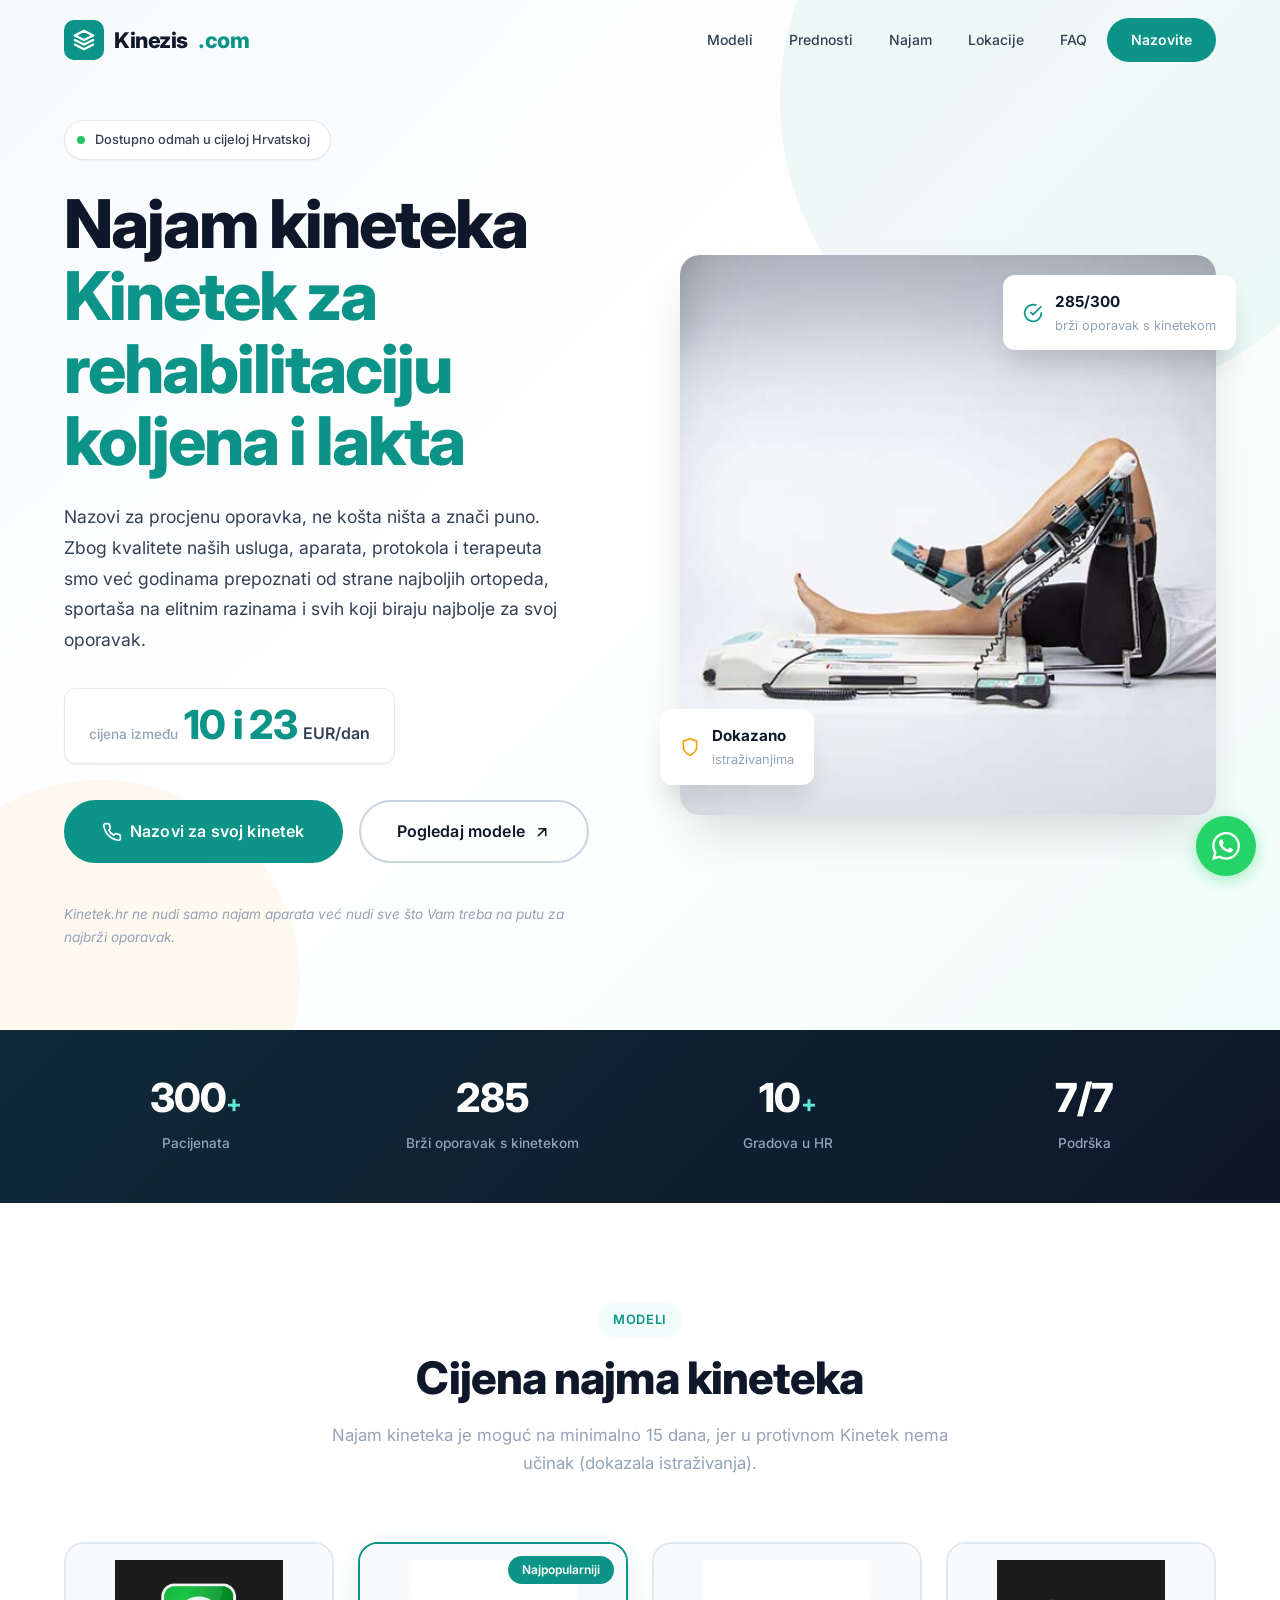
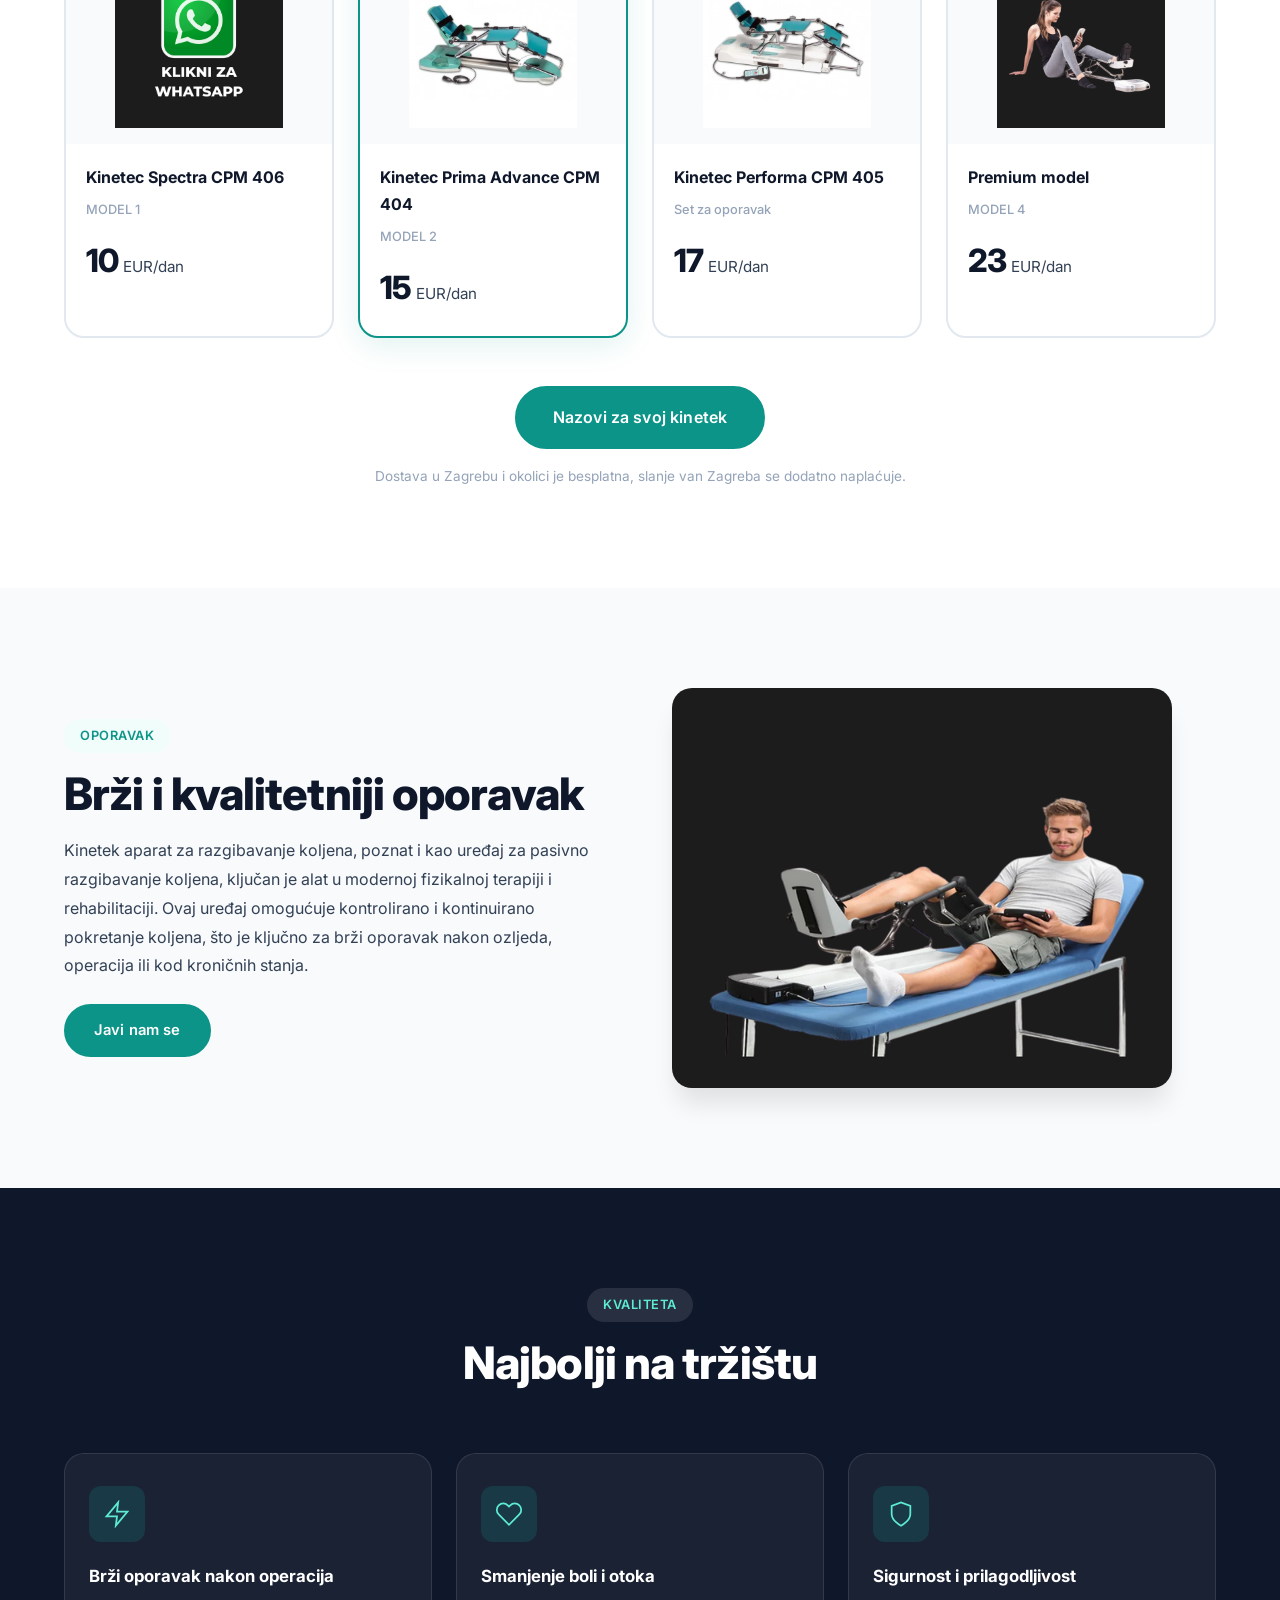
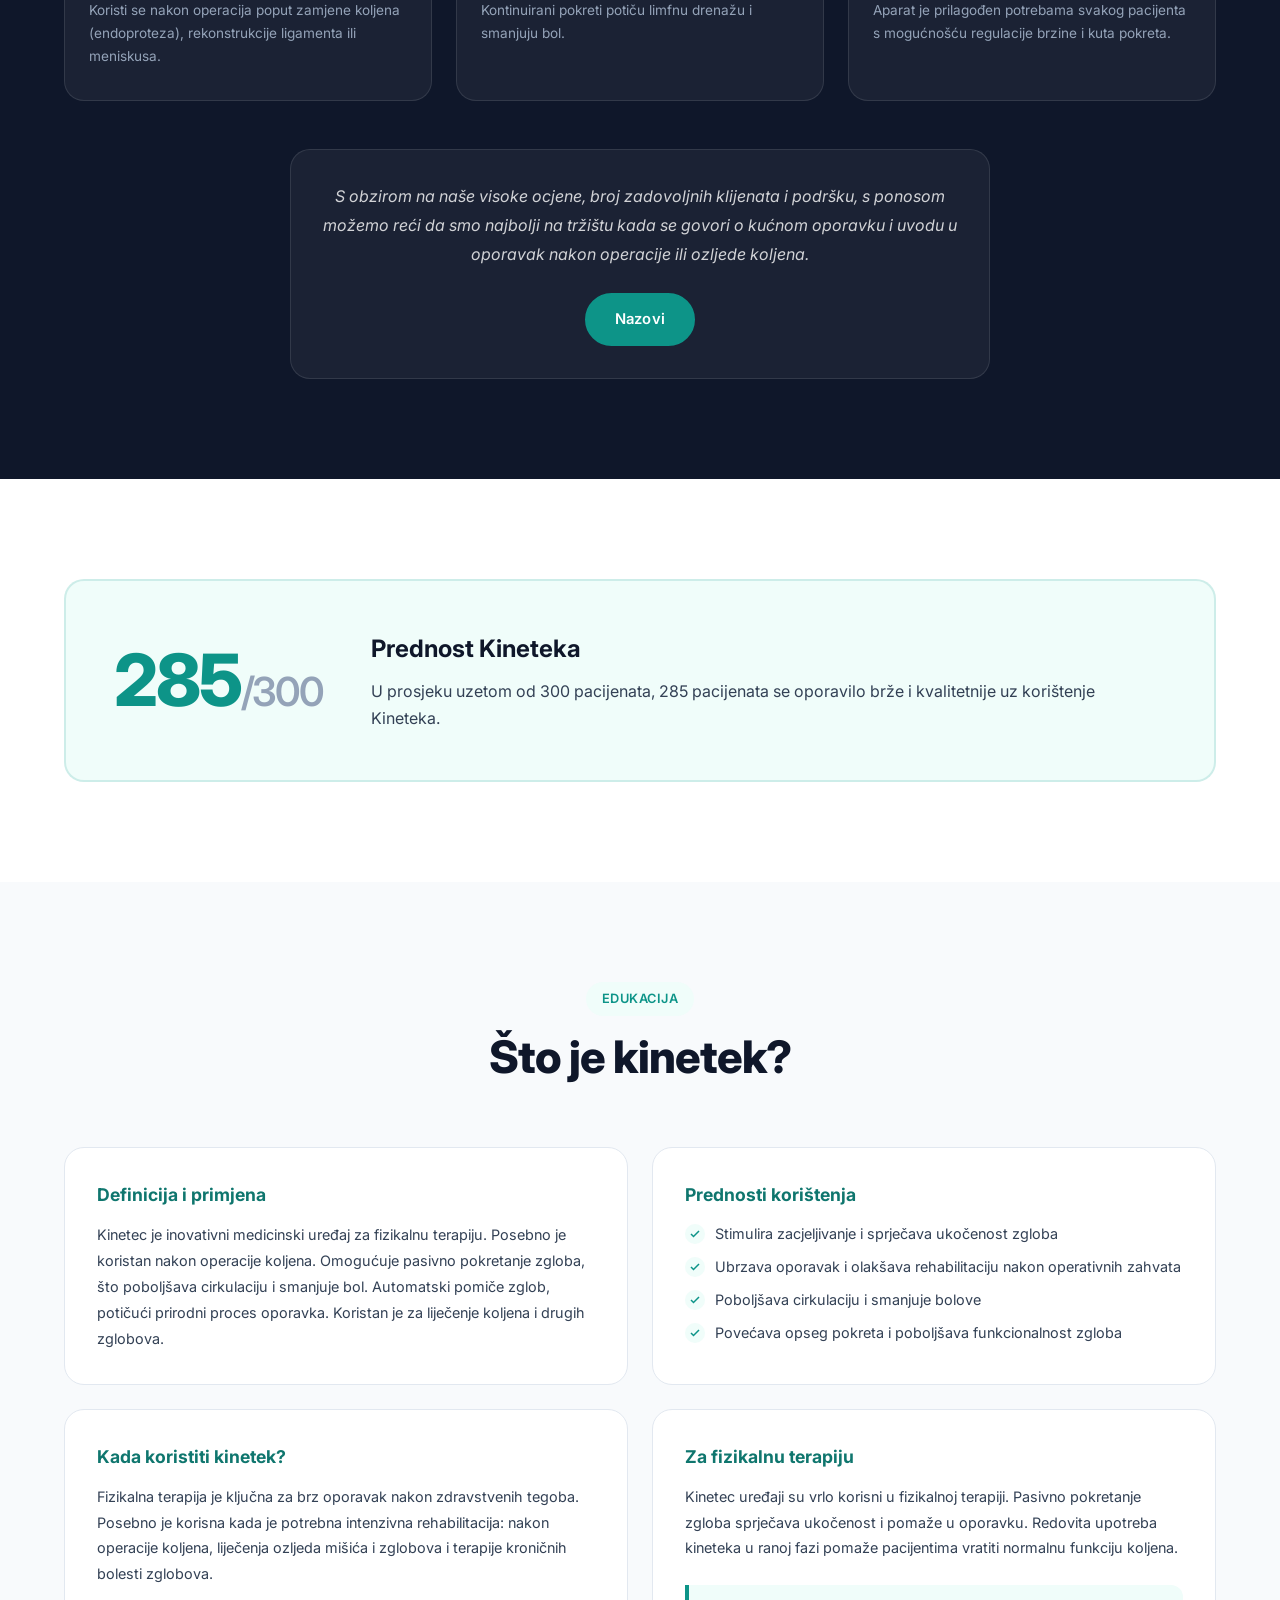
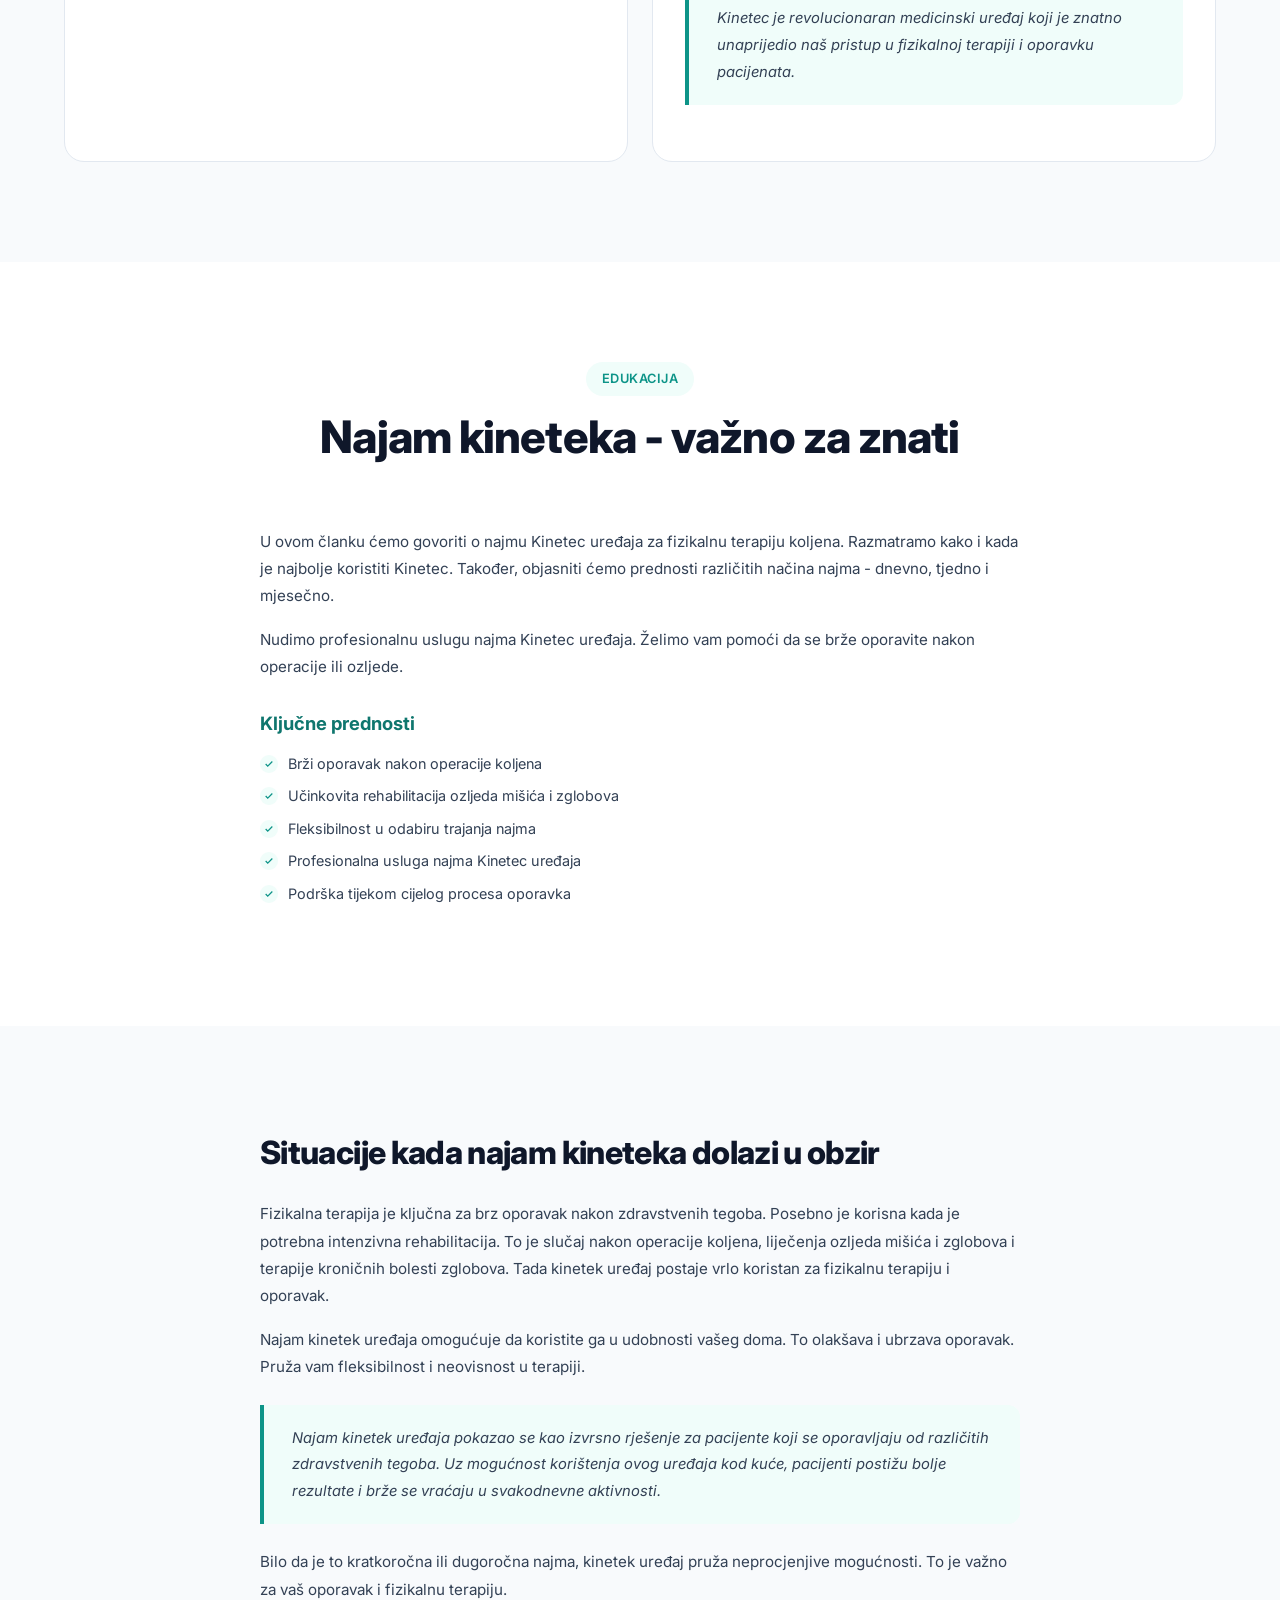
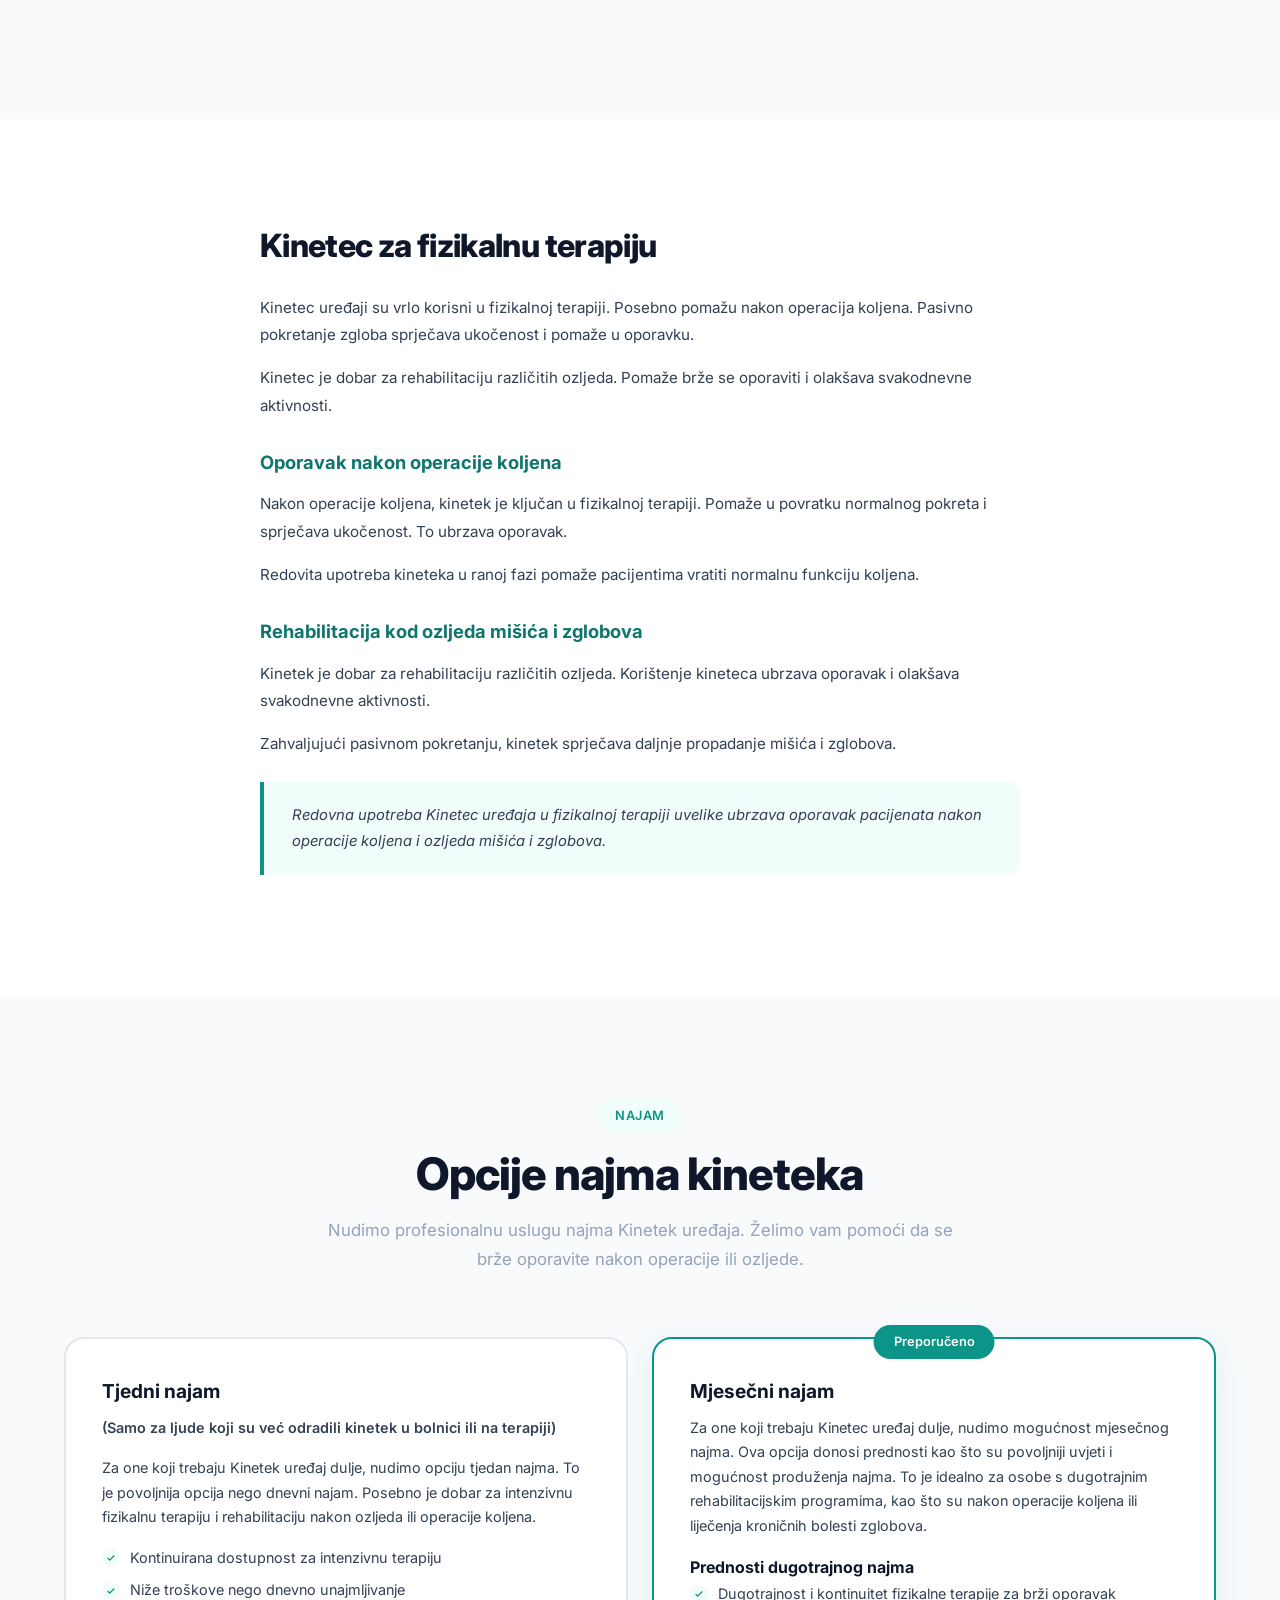
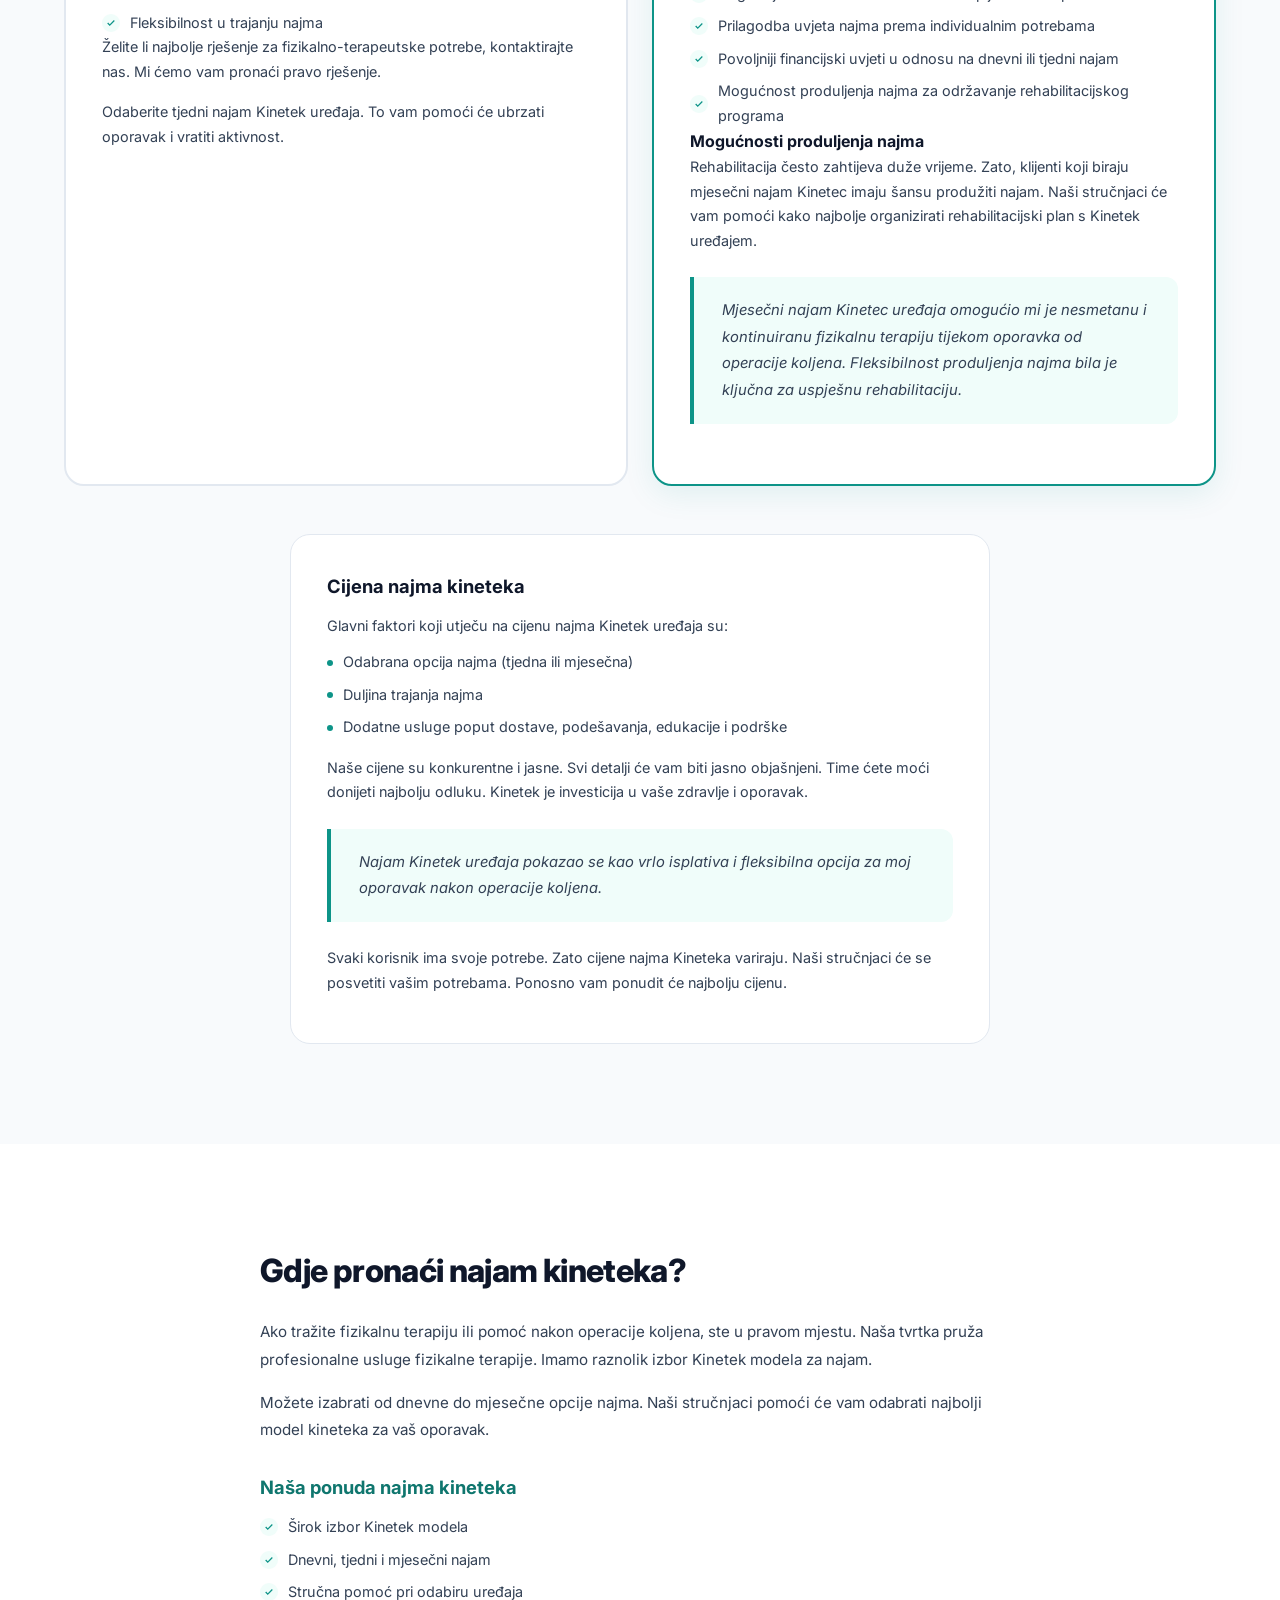
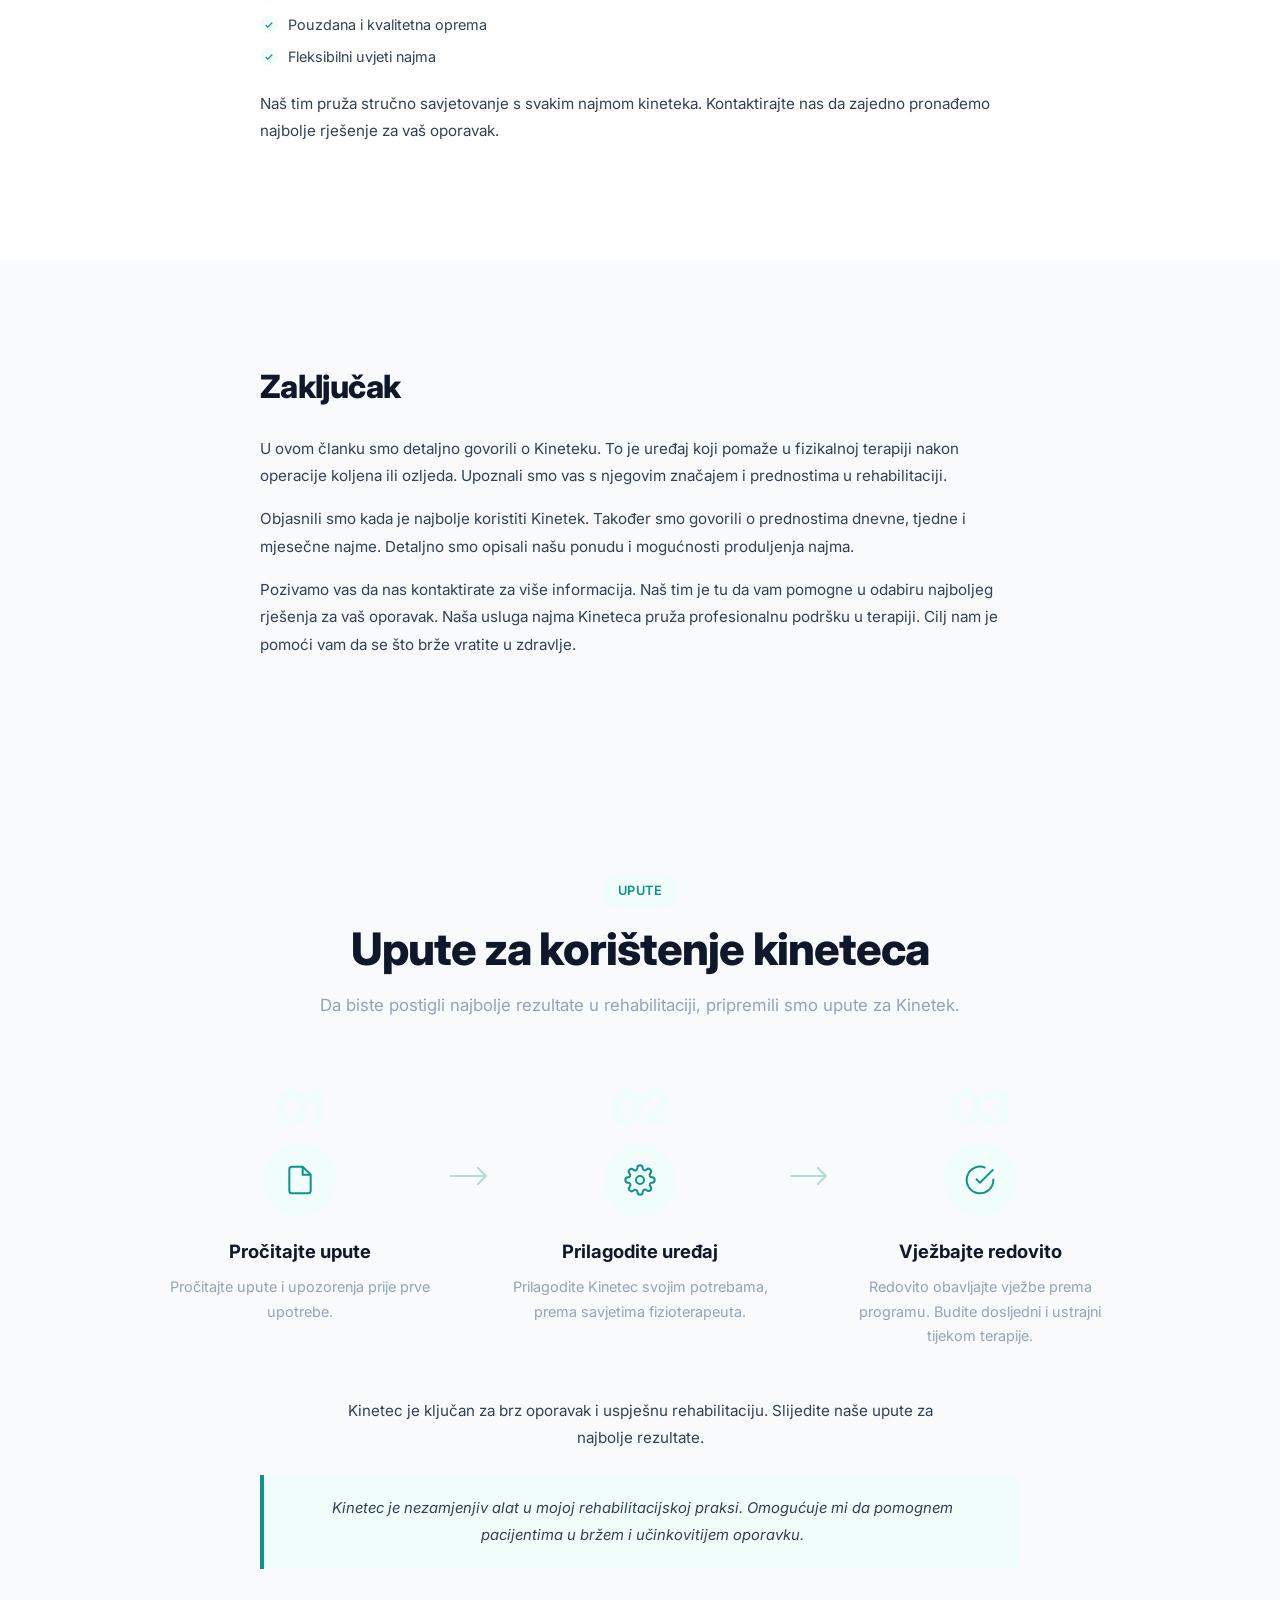
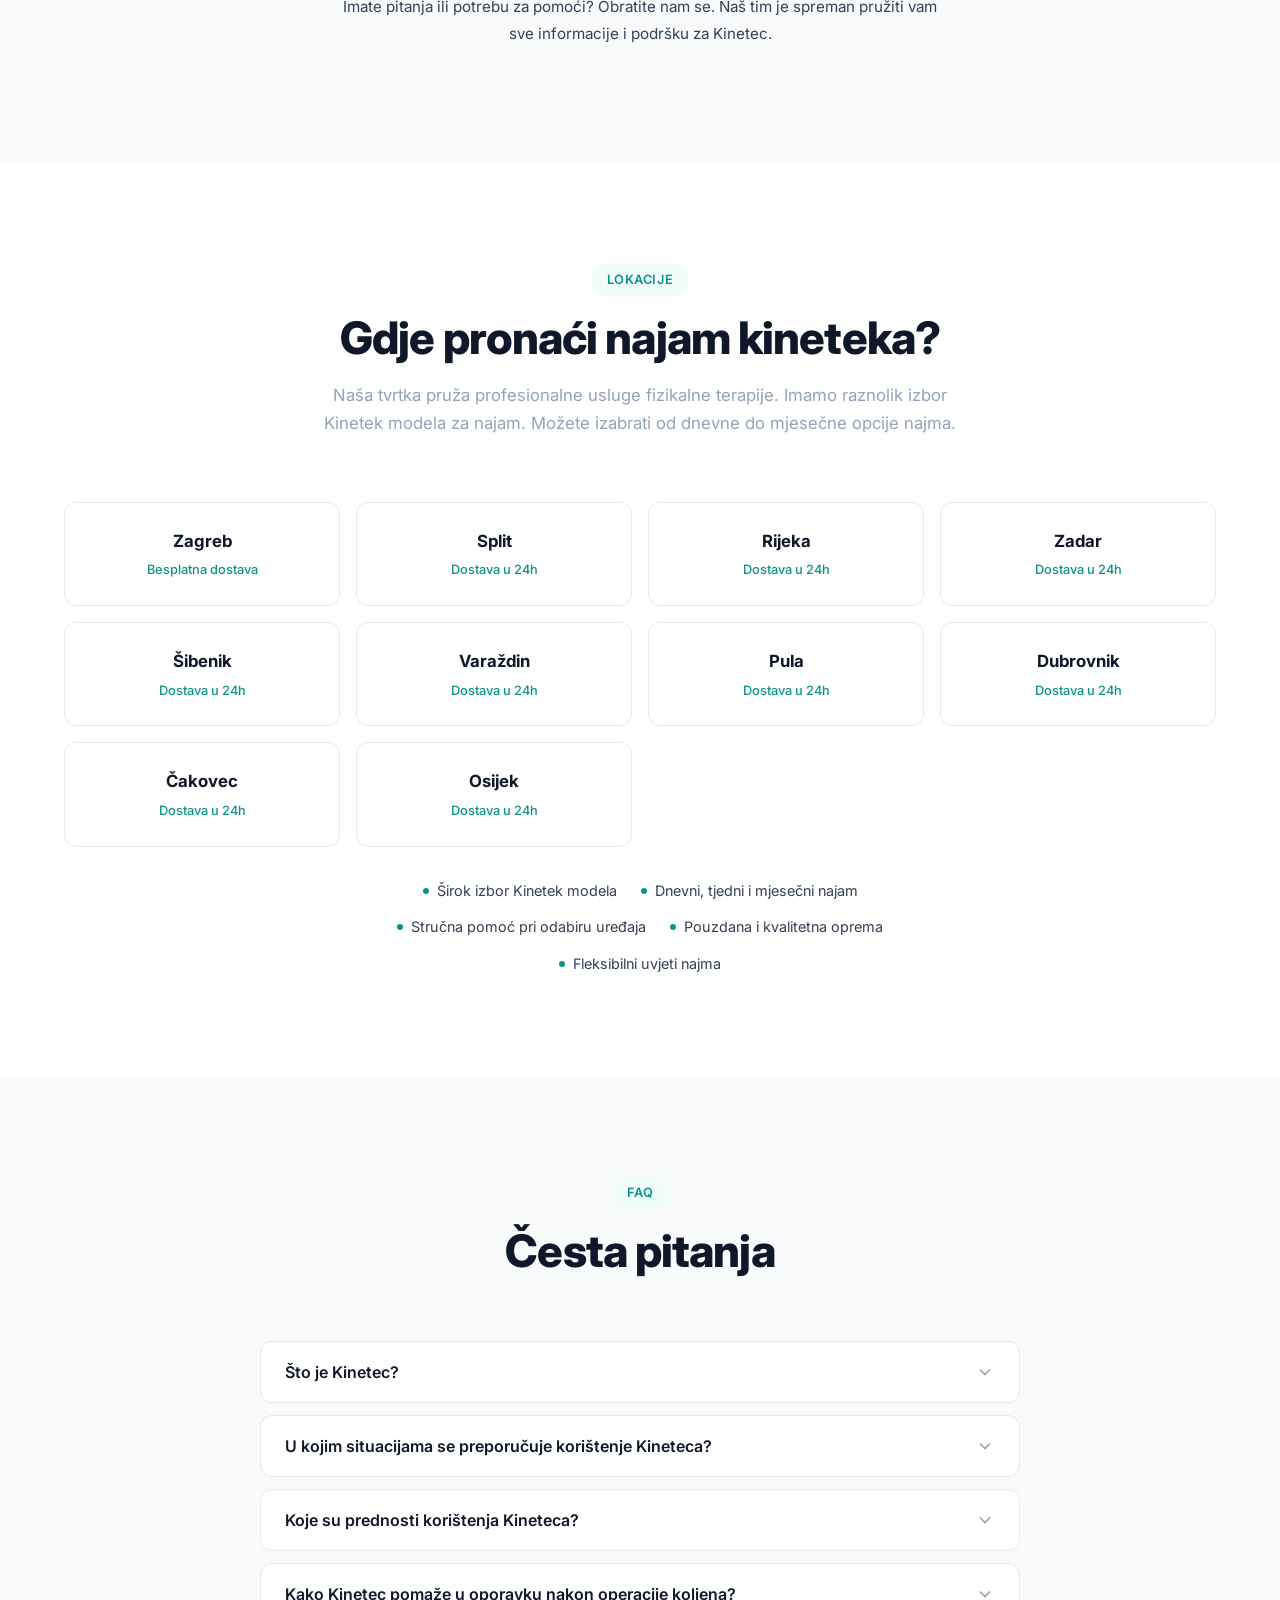
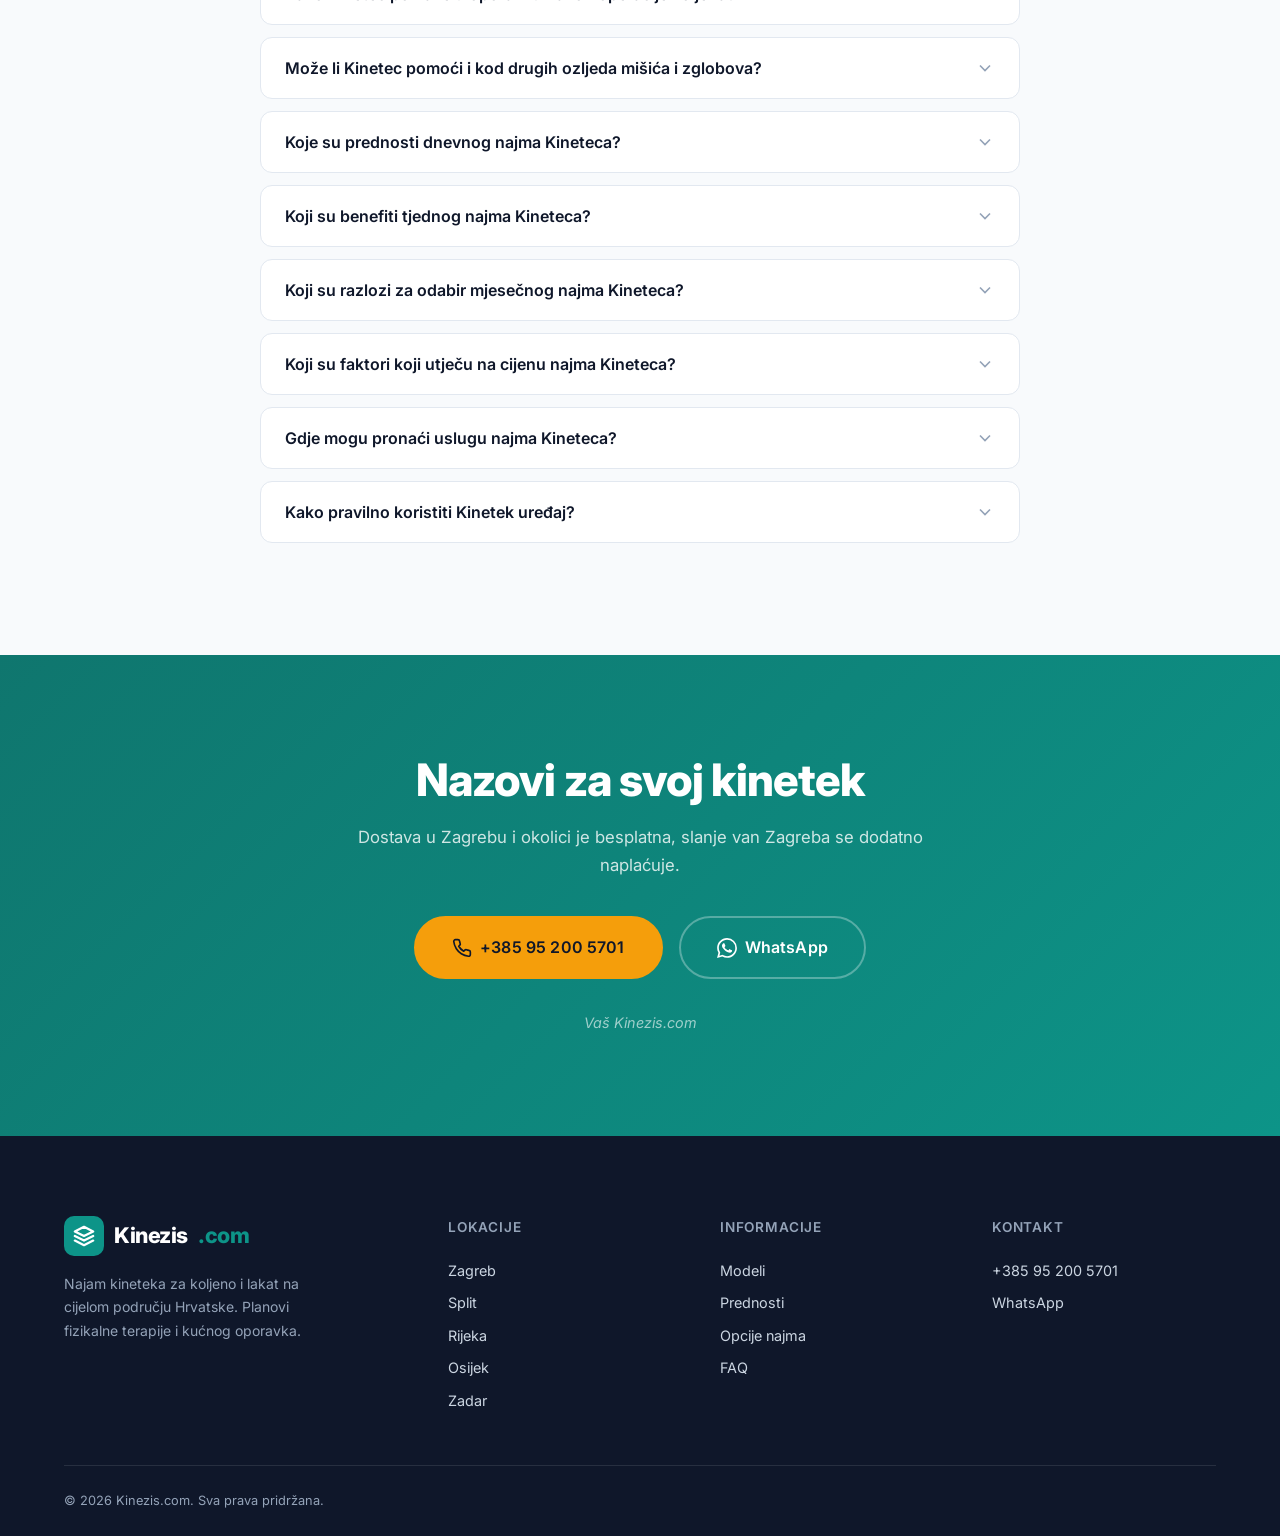
==== index.html @ 09c08151 "Kinezis.com - moderna kopija kinetek.hr: homepage, 10 gradskih stranica, FAQ, Schema markup" ====
<!DOCTYPE html>
<html lang="hr">
<head>
    <meta charset="UTF-8">
    <meta name="viewport" content="width=device-width, initial-scale=1.0">
    <title>Kinezis.com | Najam kineteka za koljeno i lakat po cijeloj Hrvatskoj</title>
    <meta name="description" content="Pronađite svoj kinetek za najam. Vršimo najam kineteka za koljeno i lakat na cijelom području republike Hrvatske. Uz najam kineteka radimo i planove fizikalne terapije i kućnog oporavka.">
    <meta name="keywords" content="kinetek, najam kineteka, CPM uređaj, rehabilitacija koljena, kinetek Zagreb, kinetek Split, kinetek Rijeka, najam kineteka cijena, fizikalna terapija">
    <meta name="robots" content="index, follow, max-snippet:-1, max-image-preview:large, max-video-preview:-1">
    <meta name="geo.region" content="HR">
    <meta name="geo.placename" content="Zagreb">
    <meta name="language" content="hr">
    <link rel="canonical" href="https://kinezis.com/">

    <meta property="og:type" content="website">
    <meta property="og:url" content="https://kinezis.com/">
    <meta property="og:title" content="Kinezis.com | Najam kineteka za koljeno i lakat po cijeloj Hrvatskoj">
    <meta property="og:description" content="Pronađite svoj kinetek za najam. Najam kineteka za koljeno i lakat na cijelom području Hrvatske. Planovi fizikalne terapije i kućnog oporavka.">
    <meta property="og:image" content="https://kinezis.com/assets/images/kinetek-hero.jpg">
    <meta property="og:locale" content="hr_HR">
    <meta property="og:site_name" content="Kinezis.com">

    <meta name="twitter:card" content="summary_large_image">
    <meta name="twitter:title" content="Kinezis.com | Najam kineteka za koljeno i lakat">
    <meta name="twitter:description" content="Najam kineteka za koljeno i lakat po cijeloj Hrvatskoj. Od 10 EUR/dan.">
    <meta name="twitter:image" content="https://kinezis.com/assets/images/kinetek-hero.jpg">

    <link rel="icon" type="image/svg+xml" href="/favicon.svg">
    <link rel="apple-touch-icon" href="/favicon.svg">

    <style>
        *,*::before,*::after{margin:0;padding:0;box-sizing:border-box}
        :root{--primary:#0d9488;--primary-dark:#0f766e;--primary-light:#5eead4;--primary-50:#f0fdfa;--accent:#f59e0b;--dark:#0f172a;--dark-600:#334155;--dark-400:#94a3b8;--gray-50:#f8fafc;--gray-100:#f1f5f9;--gray-200:#e2e8f0;--white:#fff;--font:'Inter',system-ui,sans-serif;--ease:cubic-bezier(.22,1,.36,1);--shadow-sm:0 1px 2px rgba(0,0,0,.05);--shadow-md:0 4px 6px -1px rgba(0,0,0,.1);--shadow-lg:0 20px 25px -5px rgba(0,0,0,.1);--shadow-xl:0 25px 50px -12px rgba(0,0,0,.15);--radius:12px;--radius-lg:20px;--radius-full:9999px}
        html{scroll-behavior:smooth;scroll-padding-top:80px}
        body{font-family:var(--font);color:var(--dark);line-height:1.7;background:var(--white);-webkit-font-smoothing:antialiased;overflow-x:hidden}
        a{text-decoration:none;color:inherit}img,video,svg{max-width:100%;display:block}
        .container{max-width:1200px;margin:0 auto;padding:0 24px}
        .header{position:fixed;top:0;left:0;right:0;z-index:1000;background:rgba(255,255,255,0);backdrop-filter:blur(0);transition:all .4s var(--ease)}
        .header.scrolled{background:rgba(255,255,255,.95);backdrop-filter:blur(16px);box-shadow:var(--shadow-sm)}
        .header__inner{display:flex;align-items:center;justify-content:space-between;height:80px}
        .logo{display:flex;align-items:center;gap:10px;font-weight:800;font-size:1.35rem;letter-spacing:-.02em}
        .logo__icon{width:40px;height:40px;background:var(--primary);border-radius:10px;display:flex;align-items:center;justify-content:center}
        .logo__icon svg{width:22px;height:22px}
        .logo span{color:var(--primary)}
        .nav{display:flex;align-items:center;gap:4px}
        .nav a{padding:8px 16px;border-radius:var(--radius-full);font-size:.875rem;font-weight:500;color:var(--dark-600);transition:all .2s}
        .nav a:hover{color:var(--primary);background:var(--gray-100)}
        .nav__cta{background:var(--primary)!important;color:var(--white)!important;padding:10px 24px!important;font-weight:600!important}
        .nav__cta:hover{background:var(--primary-dark)!important}
        .hamburger{display:none;flex-direction:column;gap:5px;background:none;border:none;cursor:pointer;padding:8px;z-index:1001}
        .hamburger span{display:block;width:22px;height:2px;background:var(--dark);border-radius:2px;transition:all .3s}
        .hero{position:relative;min-height:100vh;display:flex;align-items:center;padding:120px 0 80px;background:linear-gradient(135deg,var(--gray-50) 0%,var(--white) 50%,var(--primary-50) 100%);overflow:hidden}
        @media(max-width:768px){.nav{position:fixed;top:0;right:0;bottom:0;width:300px;background:var(--white);flex-direction:column;padding:100px 32px 32px;transform:translateX(100%);transition:transform .4s var(--ease);box-shadow:var(--shadow-xl);z-index:999}.nav.open{transform:translateX(0)}.nav a{padding:14px 20px;font-size:1rem;width:100%;border-radius:var(--radius)}.hamburger{display:flex}.hero{min-height:auto;padding:120px 0 60px}}
    </style>

    <link rel="preload" as="image" href="/assets/images/kinetek-hero.jpg">
    <link rel="preconnect" href="https://fonts.googleapis.com">
    <link rel="preconnect" href="https://fonts.gstatic.com" crossorigin>
    <link rel="preload" as="style" href="https://fonts.googleapis.com/css2?family=Inter:wght@400;500;600;700;800&display=swap" onload="this.onload=null;this.rel='stylesheet'">
    <noscript><link rel="stylesheet" href="https://fonts.googleapis.com/css2?family=Inter:wght@400;500;600;700;800&display=swap"></noscript>
    <link rel="stylesheet" href="/style.css" media="print" onload="this.media='all'">
    <noscript><link rel="stylesheet" href="/style.css"></noscript>

    <script type="application/ld+json">
    {"@context":"https://schema.org","@type":["MedicalBusiness","LocalBusiness"],"name":"Kinezis.com","description":"Najam kineteka za koljeno i lakat na cijelom području Hrvatske. Planovi fizikalne terapije i kućnog oporavka.","url":"https://kinezis.com","telephone":"+385952005701","address":{"@type":"PostalAddress","addressLocality":"Zagreb","addressCountry":"HR"},"areaServed":[{"@type":"Country","name":"Hrvatska"}],"priceRange":"10-23 EUR/dan","aggregateRating":{"@type":"AggregateRating","ratingValue":"4.9","reviewCount":"300","bestRating":"5"},"openingHoursSpecification":{"@type":"OpeningHoursSpecification","dayOfWeek":["Monday","Tuesday","Wednesday","Thursday","Friday","Saturday","Sunday"],"opens":"07:00","closes":"21:00"}}
    </script>
    <script type="application/ld+json">
    {"@context":"https://schema.org","@type":"FAQPage","mainEntity":[{"@type":"Question","name":"Što je Kinetec?","acceptedAnswer":{"@type":"Answer","text":"Kinetec je medicinski uređaj za fizikalnu terapiju. Posebno je koristan za koljeno. Pomaže u cirkulaciji krvi, smanjuje bol i poboljšava pokret."}},{"@type":"Question","name":"U kojim situacijama se preporučuje korištenje Kineteca?","acceptedAnswer":{"@type":"Answer","text":"Kinetec je koristan kada je potrebna intenzivna terapija. Posebno je dobar nakon operacije koljena ili kod ozljeda mišića i zglobova."}},{"@type":"Question","name":"Koje su prednosti korištenja Kineteca?","acceptedAnswer":{"@type":"Answer","text":"Kinetec stimulira zacjeljivanje i sprječava ukočenost. Pomaže u bržem oporavku i olakšava rehabilitaciju."}},{"@type":"Question","name":"Kako Kinetec pomaže u oporavku nakon operacije koljena?","acceptedAnswer":{"@type":"Answer","text":"Kinetec pomaže u povratku punog opsega pokreta. Sprječava ukočenost nakon operacije koljena."}},{"@type":"Question","name":"Može li Kinetec pomoći i kod drugih ozljeda mišića i zglobova?","acceptedAnswer":{"@type":"Answer","text":"Da, Kinetec je koristan i za druge ozljede. Pomaže u oporavku i olakšava svakodnevne aktivnosti."}},{"@type":"Question","name":"Koje su prednosti dnevnog najma Kineteca?","acceptedAnswer":{"@type":"Answer","text":"Dnevni najam omogućuje fleksibilnost. Prilagođen je vašim potrebama. Jednostavan je i prilagodljiv vašem rasporedu."}},{"@type":"Question","name":"Koji su benefiti tjednog najma Kineteca?","acceptedAnswer":{"@type":"Answer","text":"Tjedni najam je idealan za intenzivnu terapiju. Pogodan je za zahtjevnije ozljede ili nakon operacije koljena."}},{"@type":"Question","name":"Koji su razlozi za odabir mjesečnog najma Kineteca?","acceptedAnswer":{"@type":"Answer","text":"Mjesečni najam je dobar za dugotrajne rehabilitacijske planove. Nudi dodatne pogodnosti i povoljne uvjete."}},{"@type":"Question","name":"Koji su faktori koji utječu na cijenu najma Kineteca?","acceptedAnswer":{"@type":"Answer","text":"Cijena ovisi o opciji najma i duljini. Naši stručnjaci će vam pomoći pronaći najbolju opciju."}},{"@type":"Question","name":"Gdje mogu pronaći uslugu najma Kineteca?","acceptedAnswer":{"@type":"Answer","text":"Kinezis.com nudi Kinetek uređaje za najam. Imamo širok izbor modela i fleksibilne opcije najma."}},{"@type":"Question","name":"Kako pravilno koristiti Kinetek uređaj?","acceptedAnswer":{"@type":"Answer","text":"Pravilna upotreba Kineteca je ključna za dobre rezultate. Našim korisnicima pružamo upute i podršku."}}]}
    </script>
</head>
<body>

    <!-- HEADER -->
    <header class="header" id="header">
        <div class="container">
            <div class="header__inner">
                <a href="/" class="logo">
                    <div class="logo__icon"><svg viewBox="0 0 24 24" fill="none" stroke="white" stroke-width="2.5" stroke-linecap="round" stroke-linejoin="round"><path d="M12 2L2 7l10 5 10-5-10-5z"/><path d="M2 17l10 5 10-5"/><path d="M2 12l10 5 10-5"/></svg></div>
                    Kinezis<span>.com</span>
                </a>
                <nav class="nav" id="nav">
                    <a href="#modeli">Modeli</a>
                    <a href="#prednosti">Prednosti</a>
                    <a href="#najam">Najam</a>
                    <a href="#lokacije">Lokacije</a>
                    <a href="#faq">FAQ</a>
                    <a href="tel:+385952005701" class="nav__cta">Nazovite</a>
                </nav>
                <button class="hamburger" id="hamburger" aria-label="Izbornik"><span></span><span></span><span></span></button>
            </div>
        </div>
    </header>
    <div class="nav-overlay" id="navOverlay"></div>

    <!-- HERO -->
    <section class="hero" id="hero">
        <div class="hero__bg-shapes"><div class="hero__circle hero__circle--1"></div><div class="hero__circle hero__circle--2"></div></div>
        <div class="container">
            <div class="hero__grid">
                <div class="hero__content" data-animate="fade-right">
                    <div class="hero__badge"><span class="hero__badge-dot"></span>Dostupno odmah u cijeloj Hrvatskoj</div>
                    <h1 class="hero__title">Najam kineteka<br><span class="hero__title--accent">Kinetek za rehabilitaciju koljena i lakta</span></h1>
                    <p class="hero__subtitle">Nazovi za procjenu oporavka, ne košta ništa a znači puno. Zbog kvalitete naših usluga, aparata, protokola i terapeuta smo već godinama prepoznati od strane najboljih ortopeda, sportaša na elitnim razinama i svih koji biraju najbolje za svoj oporavak.</p>
                    <div class="hero__price">
                        <span class="hero__price-from">cijena između</span>
                        <span class="hero__price-amount">10 i 23</span>
                        <span class="hero__price-unit">EUR/dan</span>
                    </div>
                    <div class="hero__actions">
                        <a href="tel:+385952005701" class="btn btn--primary btn--lg">
                            <svg width="20" height="20" viewBox="0 0 24 24" fill="none" stroke="currentColor" stroke-width="2" stroke-linecap="round" stroke-linejoin="round"><path d="M22 16.92v3a2 2 0 01-2.18 2 19.79 19.79 0 01-8.63-3.07 19.5 19.5 0 01-6-6 19.79 19.79 0 01-3.07-8.67A2 2 0 014.11 2h3a2 2 0 012 1.72c.127.96.361 1.903.7 2.81a2 2 0 01-.45 2.11L8.09 9.91a16 16 0 006 6l1.27-1.27a2 2 0 012.11-.45c.907.339 1.85.573 2.81.7A2 2 0 0122 16.92z"/></svg>
                            Nazovi za svoj kinetek
                        </a>
                        <a href="#modeli" class="btn btn--outline btn--lg">Pogledaj modele <svg width="18" height="18" viewBox="0 0 24 24" fill="none" stroke="currentColor" stroke-width="2" stroke-linecap="round"><path d="M7 17l9.2-9.2M17 17V7.8H7.8"/></svg></a>
                    </div>
                    <p class="hero__note">Kinetek.hr ne nudi samo najam aparata već nudi sve što Vam treba na putu za najbrži oporavak.</p>
                </div>
                <div class="hero__visual" data-animate="fade-left">
                    <div class="hero__image-wrapper">
                        <img src="/assets/images/kinetek-hero.jpg" alt="Kinetek CPM uređaj za rehabilitaciju koljena" width="560" height="560" class="hero__image" fetchpriority="high">
                        <div class="hero__image-badge hero__image-badge--top">
                            <svg width="20" height="20" viewBox="0 0 24 24" fill="none" stroke="var(--primary)" stroke-width="2"><path d="M22 11.08V12a10 10 0 11-5.93-9.14"/><path d="M22 4L12 14.01l-3-3"/></svg>
                            <div><strong>285/300</strong><span>brži oporavak s kinetekom</span></div>
                        </div>
                        <div class="hero__image-badge hero__image-badge--bottom">
                            <svg width="20" height="20" viewBox="0 0 24 24" fill="none" stroke="var(--accent)" stroke-width="2"><path d="M12 22s8-4 8-10V5l-8-3-8 3v7c0 6 8 10 8 10z"/></svg>
                            <div><strong>Dokazano</strong><span>istraživanjima</span></div>
                        </div>
                    </div>
                </div>
            </div>
        </div>
    </section>

    <!-- STATS -->
    <section class="stats">
        <div class="container">
            <div class="stats__grid">
                <div class="stats__item" data-animate="fade-up"><span class="stats__number" data-count="300">0</span><span class="stats__plus">+</span><span class="stats__label">Pacijenata</span></div>
                <div class="stats__item" data-animate="fade-up"><span class="stats__number" data-count="285">0</span><span class="stats__plus"></span><span class="stats__label">Brži oporavak s kinetekom</span></div>
                <div class="stats__item" data-animate="fade-up"><span class="stats__number" data-count="10">0</span><span class="stats__plus">+</span><span class="stats__label">Gradova u HR</span></div>
                <div class="stats__item" data-animate="fade-up"><span class="stats__number">7/7</span><span class="stats__plus"></span><span class="stats__label">Podrška</span></div>
            </div>
        </div>
    </section>

    <!-- MODELI / CIJENE -->
    <section class="section" id="modeli">
        <div class="container">
            <div class="section__header" data-animate="fade-up">
                <span class="section__tag">Modeli</span>
                <h2 class="section__title">Cijena najma kineteka</h2>
                <p class="section__subtitle">Najam kineteka je moguć na minimalno 15 dana, jer u protivnom Kinetek nema učinak (dokazala istraživanja).</p>
            </div>
            <div class="models__grid" data-animate="fade-up">
                <div class="model__card">
                    <img src="/assets/images/kinetek-koljeno.png" alt="Kinetec Spectra CPM 406" width="400" height="300" loading="lazy">
                    <div class="model__info">
                        <h3>Kinetec Spectra CPM 406</h3>
                        <span class="model__label">MODEL 1</span>
                        <div class="model__price"><span>10</span> EUR/dan</div>
                    </div>
                </div>
                <div class="model__card model__card--popular">
                    <div class="model__badge">Najpopularniji</div>
                    <img src="/assets/images/model-prima.jpg" alt="Kinetec Prima Advance CPM 404" width="400" height="300" loading="lazy">
                    <div class="model__info">
                        <h3>Kinetec Prima Advance CPM 404</h3>
                        <span class="model__label">MODEL 2</span>
                        <div class="model__price"><span>15</span> EUR/dan</div>
                    </div>
                </div>
                <div class="model__card">
                    <img src="/assets/images/model-performa.jpg" alt="Kinetec Performa CPM 405" width="400" height="300" loading="lazy">
                    <div class="model__info">
                        <h3>Kinetec Performa CPM 405</h3>
                        <span class="model__label">Set za oporavak</span>
                        <div class="model__price"><span>17</span> EUR/dan</div>
                    </div>
                </div>
                <div class="model__card">
                    <img src="/assets/images/kinetek-web.png" alt="Kinetek Premium model" width="400" height="300" loading="lazy">
                    <div class="model__info">
                        <h3>Premium model</h3>
                        <span class="model__label">MODEL 4</span>
                        <div class="model__price"><span>23</span> EUR/dan</div>
                    </div>
                </div>
            </div>
            <div class="models__cta" data-animate="fade-up">
                <a href="tel:+385952005701" class="btn btn--primary btn--lg">Nazovi za svoj kinetek</a>
                <p class="models__note">Dostava u Zagrebu i okolici je besplatna, slanje van Zagreba se dodatno naplaćuje.</p>
            </div>
        </div>
    </section>

    <!-- BRŽI OPORAVAK -->
    <section class="section section--gray" id="prednosti">
        <div class="container">
            <div class="content__layout" data-animate="fade-up">
                <div class="content__text">
                    <span class="section__tag">Oporavak</span>
                    <h2 class="section__title">Brži i kvalitetniji oporavak</h2>
                    <p>Kinetek aparat za razgibavanje koljena, poznat i kao uređaj za pasivno razgibavanje koljena, ključan je alat u modernoj fizikalnoj terapiji i rehabilitaciji. Ovaj uređaj omogućuje kontrolirano i kontinuirano pokretanje koljena, što je ključno za brži oporavak nakon ozljeda, operacija ili kod kroničnih stanja.</p>
                    <a href="tel:+385952005701" class="btn btn--primary">Javi nam se</a>
                </div>
                <div class="content__visual">
                    <img src="/assets/images/kinetek-zagreb.png" alt="Kinetek uređaj za rehabilitaciju" width="500" height="400" loading="lazy">
                </div>
            </div>
        </div>
    </section>

    <!-- NAJBOLJI NA TRŽIŠTU -->
    <section class="section section--dark" id="najbolji">
        <div class="container">
            <div class="section__header" data-animate="fade-up">
                <span class="section__tag section__tag--light">Kvaliteta</span>
                <h2 class="section__title section__title--light">Najbolji na tržištu</h2>
            </div>
            <div class="benefits__grid" data-animate="fade-up">
                <div class="benefit__card">
                    <div class="benefit__icon"><svg width="28" height="28" viewBox="0 0 24 24" fill="none" stroke="currentColor" stroke-width="1.5"><path d="M13 2L3 14h9l-1 8 10-12h-9l1-8z"/></svg></div>
                    <h3>Brži oporavak nakon operacija</h3>
                    <p>Koristi se nakon operacija poput zamjene koljena (endoproteza), rekonstrukcije ligamenta ili meniskusa.</p>
                </div>
                <div class="benefit__card">
                    <div class="benefit__icon"><svg width="28" height="28" viewBox="0 0 24 24" fill="none" stroke="currentColor" stroke-width="1.5"><path d="M20.84 4.61a5.5 5.5 0 00-7.78 0L12 5.67l-1.06-1.06a5.5 5.5 0 00-7.78 7.78l1.06 1.06L12 21.23l7.78-7.78 1.06-1.06a5.5 5.5 0 000-7.78z"/></svg></div>
                    <h3>Smanjenje boli i otoka</h3>
                    <p>Kontinuirani pokreti potiču limfnu drenažu i smanjuju bol.</p>
                </div>
                <div class="benefit__card">
                    <div class="benefit__icon"><svg width="28" height="28" viewBox="0 0 24 24" fill="none" stroke="currentColor" stroke-width="1.5"><path d="M12 22s8-4 8-10V5l-8-3-8 3v7c0 6 8 10 8 10z"/></svg></div>
                    <h3>Sigurnost i prilagodljivost</h3>
                    <p>Aparat je prilagođen potrebama svakog pacijenta s mogućnošću regulacije brzine i kuta pokreta.</p>
                </div>
            </div>
            <div class="best__quote" data-animate="fade-up">
                <p>S obzirom na naše visoke ocjene, broj zadovoljnih klijenata i podršku, s ponosom možemo reći da smo najbolji na tržištu kada se govori o kućnom oporavku i uvodu u oporavak nakon operacije ili ozljede koljena.</p>
                <a href="tel:+385952005701" class="btn btn--primary">Nazovi</a>
            </div>
        </div>
    </section>

    <!-- PREDNOST KINETEKA -->
    <section class="section">
        <div class="container">
            <div class="highlight" data-animate="fade-up">
                <div class="highlight__number">285<span>/300</span></div>
                <div class="highlight__text">
                    <h2>Prednost Kineteka</h2>
                    <p>U prosjeku uzetom od 300 pacijenata, 285 pacijenata se oporavilo brže i kvalitetnije uz korištenje Kineteka.</p>
                </div>
            </div>
        </div>
    </section>

    <!-- ŠTO JE KINETEK -->
    <section class="section section--gray" id="sto-je">
        <div class="container">
            <div class="section__header" data-animate="fade-up">
                <span class="section__tag">Edukacija</span>
                <h2 class="section__title">Što je kinetek?</h2>
            </div>
            <div class="info__grid" data-animate="fade-up">
                <div class="info__card">
                    <h3>Definicija i primjena</h3>
                    <p>Kinetec je inovativni medicinski uređaj za fizikalnu terapiju. Posebno je koristan nakon operacije koljena. Omogućuje pasivno pokretanje zgloba, što poboljšava cirkulaciju i smanjuje bol. Automatski pomiče zglob, potičući prirodni proces oporavka. Koristan je za liječenje koljena i drugih zglobova.</p>
                </div>
                <div class="info__card">
                    <h3>Prednosti korištenja</h3>
                    <ul>
                        <li>Stimulira zacjeljivanje i sprječava ukočenost zgloba</li>
                        <li>Ubrzava oporavak i olakšava rehabilitaciju nakon operativnih zahvata</li>
                        <li>Poboljšava cirkulaciju i smanjuje bolove</li>
                        <li>Povećava opseg pokreta i poboljšava funkcionalnost zgloba</li>
                    </ul>
                </div>
                <div class="info__card">
                    <h3>Kada koristiti kinetek?</h3>
                    <p>Fizikalna terapija je ključna za brz oporavak nakon zdravstvenih tegoba. Posebno je korisna kada je potrebna intenzivna rehabilitacija: nakon operacije koljena, liječenja ozljeda mišića i zglobova i terapije kroničnih bolesti zglobova.</p>
                </div>
                <div class="info__card">
                    <h3>Za fizikalnu terapiju</h3>
                    <p>Kinetec uređaji su vrlo korisni u fizikalnoj terapiji. Pasivno pokretanje zgloba sprječava ukočenost i pomaže u oporavku. Redovita upotreba kineteka u ranoj fazi pomaže pacijentima vratiti normalnu funkciju koljena.</p>
                    <blockquote>Kinetec je revolucionaran medicinski uređaj koji je znatno unaprijedio naš pristup u fizikalnoj terapiji i oporavku pacijenata.</blockquote>
                </div>
            </div>
        </div>
    </section>

    <!-- VAŽNO ZA ZNATI - UVOD -->
    <section class="section" id="vazno">
        <div class="container">
            <div class="section__header" data-animate="fade-up">
                <span class="section__tag">Edukacija</span>
                <h2 class="section__title">Najam kineteka - važno za znati</h2>
            </div>
            <div class="article" data-animate="fade-up">
                <p>U ovom članku ćemo govoriti o najmu Kinetec uređaja za fizikalnu terapiju koljena. Razmatramo kako i kada je najbolje koristiti Kinetec. Također, objasniti ćemo prednosti različitih načina najma - dnevno, tjedno i mjesečno.</p>
                <p>Nudimo profesionalnu uslugu najma Kinetec uređaja. Želimo vam pomoći da se brže oporavite nakon operacije ili ozljede.</p>
                <h3>Ključne prednosti</h3>
                <ul>
                    <li>Brži oporavak nakon operacije koljena</li>
                    <li>Učinkovita rehabilitacija ozljeda mišića i zglobova</li>
                    <li>Fleksibilnost u odabiru trajanja najma</li>
                    <li>Profesionalna usluga najma Kinetec uređaja</li>
                    <li>Podrška tijekom cijelog procesa oporavka</li>
                </ul>
            </div>
        </div>
    </section>

    <!-- SITUACIJE KADA NAJAM DOLAZI U OBZIR -->
    <section class="section section--gray">
        <div class="container">
            <div class="article" data-animate="fade-up">
                <h2>Situacije kada najam kineteka dolazi u obzir</h2>
                <p>Fizikalna terapija je ključna za brz oporavak nakon zdravstvenih tegoba. Posebno je korisna kada je potrebna intenzivna rehabilitacija. To je slučaj nakon operacije koljena, liječenja ozljeda mišića i zglobova i terapije kroničnih bolesti zglobova. Tada kinetek uređaj postaje vrlo koristan za fizikalnu terapiju i oporavak.</p>
                <p>Najam kinetek uređaja omogućuje da koristite ga u udobnosti vašeg doma. To olakšava i ubrzava oporavak. Pruža vam fleksibilnost i neovisnost u terapiji.</p>
                <blockquote>Najam kinetek uređaja pokazao se kao izvrsno rješenje za pacijente koji se oporavljaju od različitih zdravstvenih tegoba. Uz mogućnost korištenja ovog uređaja kod kuće, pacijenti postižu bolje rezultate i brže se vraćaju u svakodnevne aktivnosti.</blockquote>
                <p>Bilo da je to kratkoročna ili dugoročna najma, kinetek uređaj pruža neprocjenjive mogućnosti. To je važno za vaš oporavak i fizikalnu terapiju.</p>
            </div>
        </div>
    </section>

    <!-- KINETEC ZA FIZIKALNU TERAPIJU -->
    <section class="section">
        <div class="container">
            <div class="article" data-animate="fade-up">
                <h2>Kinetec za fizikalnu terapiju</h2>
                <p>Kinetec uređaji su vrlo korisni u fizikalnoj terapiji. Posebno pomažu nakon operacija koljena. Pasivno pokretanje zgloba sprječava ukočenost i pomaže u oporavku.</p>
                <p>Kinetec je dobar za rehabilitaciju različitih ozljeda. Pomaže brže se oporaviti i olakšava svakodnevne aktivnosti.</p>
                <h3>Oporavak nakon operacije koljena</h3>
                <p>Nakon operacije koljena, kinetek je ključan u fizikalnoj terapiji. Pomaže u povratku normalnog pokreta i sprječava ukočenost. To ubrzava oporavak.</p>
                <p>Redovita upotreba kineteka u ranoj fazi pomaže pacijentima vratiti normalnu funkciju koljena.</p>
                <h3>Rehabilitacija kod ozljeda mišića i zglobova</h3>
                <p>Kinetek je dobar za rehabilitaciju različitih ozljeda. Korištenje kineteca ubrzava oporavak i olakšava svakodnevne aktivnosti.</p>
                <p>Zahvaljujući pasivnom pokretanju, kinetek sprječava daljnje propadanje mišića i zglobova.</p>
                <blockquote>Redovna upotreba Kinetec uređaja u fizikalnoj terapiji uvelike ubrzava oporavak pacijenata nakon operacije koljena i ozljeda mišića i zglobova.</blockquote>
            </div>
        </div>
    </section>

    <!-- OPCIJE NAJMA -->
    <section class="section section--gray" id="najam">
        <div class="container">
            <div class="section__header" data-animate="fade-up">
                <span class="section__tag">Najam</span>
                <h2 class="section__title">Opcije najma kineteka</h2>
                <p class="section__subtitle">Nudimo profesionalnu uslugu najma Kinetek uređaja. Želimo vam pomoći da se brže oporavite nakon operacije ili ozljede.</p>
            </div>
            <div class="rental__grid" data-animate="fade-up">
                <div class="rental__card">
                    <h3>Tjedni najam</h3>
                    <p class="rental__note">(Samo za ljude koji su već odradili kinetek u bolnici ili na terapiji)</p>
                    <p>Za one koji trebaju Kinetek uređaj dulje, nudimo opciju tjedan najma. To je povoljnija opcija nego dnevni najam. Posebno je dobar za intenzivnu fizikalnu terapiju i rehabilitaciju nakon ozljeda ili operacije koljena.</p>
                    <ul>
                        <li>Kontinuirana dostupnost za intenzivnu terapiju</li>
                        <li>Niže troškove nego dnevno unajmljivanje</li>
                        <li>Fleksibilnost u trajanju najma</li>
                    </ul>
                    <p>Želite li najbolje rješenje za fizikalno-terapeutske potrebe, kontaktirajte nas. Mi ćemo vam pronaći pravo rješenje.</p>
                    <p>Odaberite tjedni najam Kinetek uređaja. To vam pomoći će ubrzati oporavak i vratiti aktivnost.</p>
                </div>
                <div class="rental__card rental__card--popular">
                    <div class="rental__badge">Preporučeno</div>
                    <h3>Mjesečni najam</h3>
                    <p>Za one koji trebaju Kinetec uređaj dulje, nudimo mogućnost mjesečnog najma. Ova opcija donosi prednosti kao što su povoljniji uvjeti i mogućnost produženja najma. To je idealno za osobe s dugotrajnim rehabilitacijskim programima, kao što su nakon operacije koljena ili liječenja kroničnih bolesti zglobova.</p>
                    <h4>Prednosti dugotrajnog najma</h4>
                    <ul>
                        <li>Dugotrajnost i kontinuitet fizikalne terapije za brži oporavak</li>
                        <li>Prilagodba uvjeta najma prema individualnim potrebama</li>
                        <li>Povoljniji financijski uvjeti u odnosu na dnevni ili tjedni najam</li>
                        <li>Mogućnost produljenja najma za održavanje rehabilitacijskog programa</li>
                    </ul>
                    <h4>Mogućnosti produljenja najma</h4>
                    <p>Rehabilitacija često zahtijeva duže vrijeme. Zato, klijenti koji biraju mjesečni najam Kinetec imaju šansu produžiti najam. Naši stručnjaci će vam pomoći kako najbolje organizirati rehabilitacijski plan s Kinetek uređajem.</p>
                    <blockquote class="rental__quote">Mjesečni najam Kinetec uređaja omogućio mi je nesmetanu i kontinuiranu fizikalnu terapiju tijekom oporavka od operacije koljena. Fleksibilnost produljenja najma bila je ključna za uspješnu rehabilitaciju.</blockquote>
                </div>
            </div>
            <div class="rental__pricing" data-animate="fade-up">
                <h3>Cijena najma kineteka</h3>
                <p>Glavni faktori koji utječu na cijenu najma Kinetek uređaja su:</p>
                <ul>
                    <li>Odabrana opcija najma (tjedna ili mjesečna)</li>
                    <li>Duljina trajanja najma</li>
                    <li>Dodatne usluge poput dostave, podešavanja, edukacije i podrške</li>
                </ul>
                <p>Naše cijene su konkurentne i jasne. Svi detalji će vam biti jasno objašnjeni. Time ćete moći donijeti najbolju odluku. Kinetek je investicija u vaše zdravlje i oporavak.</p>
                <blockquote>Najam Kinetek uređaja pokazao se kao vrlo isplativa i fleksibilna opcija za moj oporavak nakon operacije koljena.</blockquote>
                <p>Svaki korisnik ima svoje potrebe. Zato cijene najma Kineteka variraju. Naši stručnjaci će se posvetiti vašim potrebama. Ponosno vam ponudit će najbolju cijenu.</p>
            </div>
        </div>
    </section>

    <!-- GDJE PRONAĆI -->
    <section class="section">
        <div class="container">
            <div class="article" data-animate="fade-up">
                <h2>Gdje pronaći najam kineteka?</h2>
                <p>Ako tražite fizikalnu terapiju ili pomoć nakon operacije koljena, ste u pravom mjestu. Naša tvrtka pruža profesionalne usluge fizikalne terapije. Imamo raznolik izbor Kinetek modela za najam.</p>
                <p>Možete izabrati od dnevne do mjesečne opcije najma. Naši stručnjaci pomoći će vam odabrati najbolji model kineteka za vaš oporavak.</p>
                <h3>Naša ponuda najma kineteka</h3>
                <ul>
                    <li>Širok izbor Kinetek modela</li>
                    <li>Dnevni, tjedni i mjesečni najam</li>
                    <li>Stručna pomoć pri odabiru uređaja</li>
                    <li>Pouzdana i kvalitetna oprema</li>
                    <li>Fleksibilni uvjeti najma</li>
                </ul>
                <p>Naš tim pruža stručno savjetovanje s svakim najmom kineteka. Kontaktirajte nas da zajedno pronađemo najbolje rješenje za vaš oporavak.</p>
            </div>
        </div>
    </section>

    <!-- ZAKLJUČAK -->
    <section class="section section--gray">
        <div class="container">
            <div class="article" data-animate="fade-up">
                <h2>Zaključak</h2>
                <p>U ovom članku smo detaljno govorili o Kineteku. To je uređaj koji pomaže u fizikalnoj terapiji nakon operacije koljena ili ozljeda. Upoznali smo vas s njegovim značajem i prednostima u rehabilitaciji.</p>
                <p>Objasnili smo kada je najbolje koristiti Kinetek. Također smo govorili o prednostima dnevne, tjedne i mjesečne najme. Detaljno smo opisali našu ponudu i mogućnosti produljenja najma.</p>
                <p>Pozivamo vas da nas kontaktirate za više informacija. Naš tim je tu da vam pomogne u odabiru najboljeg rješenja za vaš oporavak. Naša usluga najma Kineteca pruža profesionalnu podršku u terapiji. Cilj nam je pomoći vam da se što brže vratite u zdravlje.</p>
            </div>
        </div>
    </section>

    <!-- UPUTE -->
    <section class="section section--gray">
        <div class="container">
            <div class="section__header" data-animate="fade-up">
                <span class="section__tag">Upute</span>
                <h2 class="section__title">Upute za korištenje kineteca</h2>
                <p class="section__subtitle">Da biste postigli najbolje rezultate u rehabilitaciji, pripremili smo upute za Kinetek.</p>
            </div>
            <div class="steps__grid" data-animate="fade-up">
                <div class="step"><div class="step__number">01</div><div class="step__icon"><svg width="32" height="32" viewBox="0 0 24 24" fill="none" stroke="var(--primary)" stroke-width="1.5"><path d="M14 2H6a2 2 0 00-2 2v16a2 2 0 002 2h12a2 2 0 002-2V8z"/><path d="M14 2v6h6"/></svg></div><h3 class="step__title">Pročitajte upute</h3><p class="step__desc">Pročitajte upute i upozorenja prije prve upotrebe.</p></div>
                <div class="step__connector"><svg width="40" height="24" viewBox="0 0 40 24" fill="none"><path d="M0 12h36M28 4l8 8-8 8" stroke="var(--primary)" stroke-width="2" stroke-linecap="round" opacity="0.3"/></svg></div>
                <div class="step"><div class="step__number">02</div><div class="step__icon"><svg width="32" height="32" viewBox="0 0 24 24" fill="none" stroke="var(--primary)" stroke-width="1.5"><circle cx="12" cy="12" r="3"/><path d="M19.4 15a1.65 1.65 0 00.33 1.82l.06.06a2 2 0 010 2.83 2 2 0 01-2.83 0l-.06-.06a1.65 1.65 0 00-1.82-.33 1.65 1.65 0 00-1 1.51V21a2 2 0 01-4 0v-.09A1.65 1.65 0 009 19.4a1.65 1.65 0 00-1.82.33l-.06.06a2 2 0 01-2.83-2.83l.06-.06A1.65 1.65 0 004.68 15a1.65 1.65 0 00-1.51-1H3a2 2 0 010-4h.09A1.65 1.65 0 004.6 9a1.65 1.65 0 00-.33-1.82l-.06-.06a2 2 0 012.83-2.83l.06.06A1.65 1.65 0 009 4.68a1.65 1.65 0 001-1.51V3a2 2 0 014 0v.09a1.65 1.65 0 001 1.51 1.65 1.65 0 001.82-.33l.06-.06a2 2 0 012.83 2.83l-.06.06A1.65 1.65 0 0019.4 9a1.65 1.65 0 001.51 1H21a2 2 0 010 4h-.09a1.65 1.65 0 00-1.51 1z"/></svg></div><h3 class="step__title">Prilagodite uređaj</h3><p class="step__desc">Prilagodite Kinetec svojim potrebama, prema savjetima fizioterapeuta.</p></div>
                <div class="step__connector"><svg width="40" height="24" viewBox="0 0 40 24" fill="none"><path d="M0 12h36M28 4l8 8-8 8" stroke="var(--primary)" stroke-width="2" stroke-linecap="round" opacity="0.3"/></svg></div>
                <div class="step"><div class="step__number">03</div><div class="step__icon"><svg width="32" height="32" viewBox="0 0 24 24" fill="none" stroke="var(--primary)" stroke-width="1.5"><path d="M22 11.08V12a10 10 0 11-5.93-9.14"/><path d="M22 4L12 14.01l-3-3"/></svg></div><h3 class="step__title">Vježbajte redovito</h3><p class="step__desc">Redovito obavljajte vježbe prema programu. Budite dosljedni i ustrajni tijekom terapije.</p></div>
            </div>
            <div class="article article--center" data-animate="fade-up">
                <p>Kinetec je ključan za brz oporavak i uspješnu rehabilitaciju. Slijedite naše upute za najbolje rezultate.</p>
                <blockquote>Kinetec je nezamjenjiv alat u mojoj rehabilitacijskoj praksi. Omogućuje mi da pomognem pacijentima u bržem i učinkovitijem oporavku.</blockquote>
                <p>Imate pitanja ili potrebu za pomoći? Obratite nam se. Naš tim je spreman pružiti vam sve informacije i podršku za Kinetec.</p>
            </div>
        </div>
    </section>

    <!-- LOKACIJE -->
    <section class="section" id="lokacije">
        <div class="container">
            <div class="section__header" data-animate="fade-up">
                <span class="section__tag">Lokacije</span>
                <h2 class="section__title">Gdje pronaći najam kineteka?</h2>
                <p class="section__subtitle">Naša tvrtka pruža profesionalne usluge fizikalne terapije. Imamo raznolik izbor Kinetek modela za najam. Možete izabrati od dnevne do mjesečne opcije najma.</p>
            </div>
            <div class="cities__grid" data-animate="fade-up">
                <a href="/najam-kineteka-zagreb/" class="city__card"><span class="city__name">Zagreb</span><span class="city__delivery">Besplatna dostava</span></a>
                <a href="/najam-kineteka-split/" class="city__card"><span class="city__name">Split</span><span class="city__delivery">Dostava u 24h</span></a>
                <a href="/najam-kineteka-rijeka/" class="city__card"><span class="city__name">Rijeka</span><span class="city__delivery">Dostava u 24h</span></a>
                <a href="/najam-kineteka-zadar/" class="city__card"><span class="city__name">Zadar</span><span class="city__delivery">Dostava u 24h</span></a>
                <a href="/najam-kineteka-sibenik/" class="city__card"><span class="city__name">Šibenik</span><span class="city__delivery">Dostava u 24h</span></a>
                <a href="/najam-kineteka-varazdin/" class="city__card"><span class="city__name">Varaždin</span><span class="city__delivery">Dostava u 24h</span></a>
                <a href="/najam-kineteka-pula/" class="city__card"><span class="city__name">Pula</span><span class="city__delivery">Dostava u 24h</span></a>
                <a href="/najam-kineteka-dubrovnik/" class="city__card"><span class="city__name">Dubrovnik</span><span class="city__delivery">Dostava u 24h</span></a>
                <a href="/najam-kineteka-cakovec/" class="city__card"><span class="city__name">Čakovec</span><span class="city__delivery">Dostava u 24h</span></a>
                <a href="/najam-kineteka-osijek/" class="city__card"><span class="city__name">Osijek</span><span class="city__delivery">Dostava u 24h</span></a>
            </div>
            <div class="cities__features" data-animate="fade-up">
                <ul>
                    <li>Širok izbor Kinetek modela</li>
                    <li>Dnevni, tjedni i mjesečni najam</li>
                    <li>Stručna pomoć pri odabiru uređaja</li>
                    <li>Pouzdana i kvalitetna oprema</li>
                    <li>Fleksibilni uvjeti najma</li>
                </ul>
            </div>
        </div>
    </section>

    <!-- FAQ -->
    <section class="section section--gray" id="faq">
        <div class="container">
            <div class="section__header" data-animate="fade-up">
                <span class="section__tag">FAQ</span>
                <h2 class="section__title">Česta pitanja</h2>
            </div>
            <div class="faq__list" data-animate="fade-up">
                <div class="faq__item"><button class="faq__question"><span>Što je Kinetec?</span><svg width="20" height="20" viewBox="0 0 24 24" fill="none" stroke="currentColor" stroke-width="2"><path d="M6 9l6 6 6-6"/></svg></button><div class="faq__answer"><p>Kinetec je medicinski uređaj za fizikalnu terapiju. Posebno je koristan za koljeno. Pomaže u cirkulaciji krvi, smanjuje bol i poboljšava pokret.</p></div></div>
                <div class="faq__item"><button class="faq__question"><span>U kojim situacijama se preporučuje korištenje Kineteca?</span><svg width="20" height="20" viewBox="0 0 24 24" fill="none" stroke="currentColor" stroke-width="2"><path d="M6 9l6 6 6-6"/></svg></button><div class="faq__answer"><p>Kinetec je koristan kada je potrebna intenzivna terapija. Posebno je dobar nakon operacije koljena ili kod ozljeda mišića i zglobova.</p></div></div>
                <div class="faq__item"><button class="faq__question"><span>Koje su prednosti korištenja Kineteca?</span><svg width="20" height="20" viewBox="0 0 24 24" fill="none" stroke="currentColor" stroke-width="2"><path d="M6 9l6 6 6-6"/></svg></button><div class="faq__answer"><p>Kinetec stimulira zacjeljivanje i sprječava ukočenost. Pomaže u bržem oporavku i olakšava rehabilitaciju.</p></div></div>
                <div class="faq__item"><button class="faq__question"><span>Kako Kinetec pomaže u oporavku nakon operacije koljena?</span><svg width="20" height="20" viewBox="0 0 24 24" fill="none" stroke="currentColor" stroke-width="2"><path d="M6 9l6 6 6-6"/></svg></button><div class="faq__answer"><p>Kinetec pomaže u povratku punog opsega pokreta. Sprječava ukočenost nakon operacije koljena.</p></div></div>
                <div class="faq__item"><button class="faq__question"><span>Može li Kinetec pomoći i kod drugih ozljeda mišića i zglobova?</span><svg width="20" height="20" viewBox="0 0 24 24" fill="none" stroke="currentColor" stroke-width="2"><path d="M6 9l6 6 6-6"/></svg></button><div class="faq__answer"><p>Da, Kinetec je koristan i za druge ozljede. Pomaže u oporavku i olakšava svakodnevne aktivnosti.</p></div></div>
                <div class="faq__item"><button class="faq__question"><span>Koje su prednosti dnevnog najma Kineteca?</span><svg width="20" height="20" viewBox="0 0 24 24" fill="none" stroke="currentColor" stroke-width="2"><path d="M6 9l6 6 6-6"/></svg></button><div class="faq__answer"><p>Dnevni najam omogućuje fleksibilnost. Prilagođen je vašim potrebama. Jednostavan je i prilagodljiv vašem rasporedu.</p></div></div>
                <div class="faq__item"><button class="faq__question"><span>Koji su benefiti tjednog najma Kineteca?</span><svg width="20" height="20" viewBox="0 0 24 24" fill="none" stroke="currentColor" stroke-width="2"><path d="M6 9l6 6 6-6"/></svg></button><div class="faq__answer"><p>Tjedni najam je idealan za intenzivnu terapiju. Pogodan je za zahtjevnije ozljede ili nakon operacije koljena.</p></div></div>
                <div class="faq__item"><button class="faq__question"><span>Koji su razlozi za odabir mjesečnog najma Kineteca?</span><svg width="20" height="20" viewBox="0 0 24 24" fill="none" stroke="currentColor" stroke-width="2"><path d="M6 9l6 6 6-6"/></svg></button><div class="faq__answer"><p>Mjesečni najam je dobar za dugotrajne rehabilitacijske planove. Nudi dodatne pogodnosti i povoljne uvjete.</p></div></div>
                <div class="faq__item"><button class="faq__question"><span>Koji su faktori koji utječu na cijenu najma Kineteca?</span><svg width="20" height="20" viewBox="0 0 24 24" fill="none" stroke="currentColor" stroke-width="2"><path d="M6 9l6 6 6-6"/></svg></button><div class="faq__answer"><p>Cijena ovisi o opciji najma i duljini. Naši stručnjaci će vam pomoći pronaći najbolju opciju.</p></div></div>
                <div class="faq__item"><button class="faq__question"><span>Gdje mogu pronaći uslugu najma Kineteca?</span><svg width="20" height="20" viewBox="0 0 24 24" fill="none" stroke="currentColor" stroke-width="2"><path d="M6 9l6 6 6-6"/></svg></button><div class="faq__answer"><p>Kinezis.com nudi Kinetek uređaje za najam. Imamo širok izbor modela i fleksibilne opcije najma.</p></div></div>
                <div class="faq__item"><button class="faq__question"><span>Kako pravilno koristiti Kinetek uređaj?</span><svg width="20" height="20" viewBox="0 0 24 24" fill="none" stroke="currentColor" stroke-width="2"><path d="M6 9l6 6 6-6"/></svg></button><div class="faq__answer"><p>Pravilna upotreba Kineteca je ključna za dobre rezultate. Našim korisnicima pružamo upute i podršku.</p></div></div>
            </div>
        </div>
    </section>

    <!-- CTA / KONTAKT -->
    <section class="section section--primary" id="kontakt">
        <div class="container">
            <div class="cta__center" data-animate="fade-up">
                <h2 class="section__title section__title--light">Nazovi za svoj kinetek</h2>
                <p class="cta__subtitle">Dostava u Zagrebu i okolici je besplatna, slanje van Zagreba se dodatno naplaćuje.</p>
                <div class="cta__actions">
                    <a href="tel:+385952005701" class="btn btn--accent btn--lg">
                        <svg width="20" height="20" viewBox="0 0 24 24" fill="none" stroke="currentColor" stroke-width="2" stroke-linecap="round" stroke-linejoin="round"><path d="M22 16.92v3a2 2 0 01-2.18 2 19.79 19.79 0 01-8.63-3.07 19.5 19.5 0 01-6-6 19.79 19.79 0 01-3.07-8.67A2 2 0 014.11 2h3a2 2 0 012 1.72c.127.96.361 1.903.7 2.81a2 2 0 01-.45 2.11L8.09 9.91a16 16 0 006 6l1.27-1.27a2 2 0 012.11-.45c.907.339 1.85.573 2.81.7A2 2 0 0122 16.92z"/></svg>
                        +385 95 200 5701
                    </a>
                    <a href="https://wa.me/385923238233" class="btn btn--outline btn--lg" style="border-color:rgba(255,255,255,.3);color:white" target="_blank" rel="noopener">
                        <svg width="20" height="20" viewBox="0 0 24 24" fill="currentColor"><path d="M17.472 14.382c-.297-.149-1.758-.867-2.03-.967-.273-.099-.471-.148-.67.15-.197.297-.767.966-.94 1.164-.173.199-.347.223-.644.075-.297-.15-1.255-.463-2.39-1.475-.883-.788-1.48-1.761-1.653-2.059-.173-.297-.018-.458.13-.606.134-.133.298-.347.446-.52.149-.174.198-.298.298-.497.099-.198.05-.371-.025-.52-.075-.149-.669-1.612-.916-2.207-.242-.579-.487-.5-.669-.51-.173-.008-.371-.01-.57-.01-.198 0-.52.074-.792.372-.272.297-1.04 1.016-1.04 2.479 0 1.462 1.065 2.875 1.213 3.074.149.198 2.096 3.2 5.077 4.487.709.306 1.262.489 1.694.625.712.227 1.36.195 1.871.118.571-.085 1.758-.719 2.006-1.413.248-.694.248-1.289.173-1.413-.074-.124-.272-.198-.57-.347m-5.421 7.403h-.004a9.87 9.87 0 01-5.031-1.378l-.361-.214-3.741.982.998-3.648-.235-.374a9.86 9.86 0 01-1.51-5.26c.001-5.45 4.436-9.884 9.888-9.884 2.64 0 5.122 1.03 6.988 2.898a9.825 9.825 0 012.893 6.994c-.003 5.45-4.437 9.884-9.885 9.884m8.413-18.297A11.815 11.815 0 0012.05 0C5.495 0 .16 5.335.157 11.892c0 2.096.547 4.142 1.588 5.945L.057 24l6.305-1.654a11.882 11.882 0 005.683 1.448h.005c6.554 0 11.89-5.335 11.893-11.893a11.821 11.821 0 00-3.48-8.413z"/></svg>
                        WhatsApp
                    </a>
                </div>
                <p class="cta__sign">Vaš Kinezis.com</p>
            </div>
        </div>
    </section>

    <!-- FOOTER -->
    <footer class="footer">
        <div class="container">
            <div class="footer__grid">
                <div class="footer__brand">
                    <a href="/" class="logo"><div class="logo__icon"><svg viewBox="0 0 24 24" fill="none" stroke="white" stroke-width="2.5" stroke-linecap="round" stroke-linejoin="round"><path d="M12 2L2 7l10 5 10-5-10-5z"/><path d="M2 17l10 5 10-5"/><path d="M2 12l10 5 10-5"/></svg></div>Kinezis<span>.com</span></a>
                    <p>Najam kineteka za koljeno i lakat na cijelom području Hrvatske. Planovi fizikalne terapije i kućnog oporavka.</p>
                </div>
                <div class="footer__col"><h4>Lokacije</h4><a href="/najam-kineteka-zagreb/">Zagreb</a><a href="/najam-kineteka-split/">Split</a><a href="/najam-kineteka-rijeka/">Rijeka</a><a href="/najam-kineteka-osijek/">Osijek</a><a href="/najam-kineteka-zadar/">Zadar</a></div>
                <div class="footer__col"><h4>Informacije</h4><a href="#modeli">Modeli</a><a href="#prednosti">Prednosti</a><a href="#najam">Opcije najma</a><a href="#faq">FAQ</a></div>
                <div class="footer__col"><h4>Kontakt</h4><a href="tel:+385952005701">+385 95 200 5701</a><a href="https://wa.me/385923238233" target="_blank" rel="noopener">WhatsApp</a></div>
            </div>
            <div class="footer__bottom"><p>&copy; 2026 Kinezis.com. Sva prava pridržana.</p></div>
        </div>
    </footer>

    <!-- WHATSAPP FLOATING -->
    <a href="https://wa.me/385923238233" class="whatsapp-float" target="_blank" rel="noopener" aria-label="WhatsApp"><svg width="28" height="28" viewBox="0 0 24 24" fill="white"><path d="M17.472 14.382c-.297-.149-1.758-.867-2.03-.967-.273-.099-.471-.148-.67.15-.197.297-.767.966-.94 1.164-.173.199-.347.223-.644.075-.297-.15-1.255-.463-2.39-1.475-.883-.788-1.48-1.761-1.653-2.059-.173-.297-.018-.458.13-.606.134-.133.298-.347.446-.52.149-.174.198-.298.298-.497.099-.198.05-.371-.025-.52-.075-.149-.669-1.612-.916-2.207-.242-.579-.487-.5-.669-.51-.173-.008-.371-.01-.57-.01-.198 0-.52.074-.792.372-.272.297-1.04 1.016-1.04 2.479 0 1.462 1.065 2.875 1.213 3.074.149.198 2.096 3.2 5.077 4.487.709.306 1.262.489 1.694.625.712.227 1.36.195 1.871.118.571-.085 1.758-.719 2.006-1.413.248-.694.248-1.289.173-1.413-.074-.124-.272-.198-.57-.347m-5.421 7.403h-.004a9.87 9.87 0 01-5.031-1.378l-.361-.214-3.741.982.998-3.648-.235-.374a9.86 9.86 0 01-1.51-5.26c.001-5.45 4.436-9.884 9.888-9.884 2.64 0 5.122 1.03 6.988 2.898a9.825 9.825 0 012.893 6.994c-.003 5.45-4.437 9.884-9.885 9.884m8.413-18.297A11.815 11.815 0 0012.05 0C5.495 0 .16 5.335.157 11.892c0 2.096.547 4.142 1.588 5.945L.057 24l6.305-1.654a11.882 11.882 0 005.683 1.448h.005c6.554 0 11.89-5.335 11.893-11.893a11.821 11.821 0 00-3.48-8.413z"/></svg></a>
    <a href="tel:+385952005701" class="phone-float" aria-label="Nazovite"><svg width="24" height="24" viewBox="0 0 24 24" fill="none" stroke="white" stroke-width="2" stroke-linecap="round" stroke-linejoin="round"><path d="M22 16.92v3a2 2 0 01-2.18 2 19.79 19.79 0 01-8.63-3.07 19.5 19.5 0 01-6-6 19.79 19.79 0 01-3.07-8.67A2 2 0 014.11 2h3a2 2 0 012 1.72c.127.96.361 1.903.7 2.81a2 2 0 01-.45 2.11L8.09 9.91a16 16 0 006 6l1.27-1.27a2 2 0 012.11-.45c.907.339 1.85.573 2.81.7A2 2 0 0122 16.92z"/></svg></a>

    <script src="/script.js" defer></script>
</body>
</html>
---- style.css ----
/* ========== RESET & BASE ========== */
*,*::before,*::after{margin:0;padding:0;box-sizing:border-box}
:root{--primary:#0d9488;--primary-dark:#0f766e;--primary-light:#5eead4;--primary-50:#f0fdfa;--accent:#f59e0b;--accent-light:#fbbf24;--dark:#0f172a;--dark-600:#334155;--dark-400:#94a3b8;--gray-50:#f8fafc;--gray-100:#f1f5f9;--gray-200:#e2e8f0;--gray-300:#cbd5e1;--white:#ffffff;--font:'Inter',system-ui,-apple-system,sans-serif;--ease:cubic-bezier(.22,1,.36,1);--shadow-sm:0 1px 2px rgba(0,0,0,.05);--shadow-md:0 4px 6px -1px rgba(0,0,0,.1);--shadow-lg:0 20px 25px -5px rgba(0,0,0,.1);--shadow-xl:0 25px 50px -12px rgba(0,0,0,.15);--radius:12px;--radius-lg:20px;--radius-full:9999px}
html{scroll-behavior:smooth;scroll-padding-top:80px}
body{font-family:var(--font);color:var(--dark);line-height:1.7;background:var(--white);-webkit-font-smoothing:antialiased;overflow-x:hidden}
a{text-decoration:none;color:inherit;transition:color .2s}
img,video,svg{max-width:100%;display:block}
.container{max-width:1200px;margin:0 auto;padding:0 24px}

/* ========== BUTTONS ========== */
.btn{display:inline-flex;align-items:center;gap:8px;padding:12px 28px;border-radius:var(--radius-full);font-weight:600;font-size:.925rem;letter-spacing:.01em;cursor:pointer;transition:all .3s var(--ease);border:2px solid transparent;text-align:center;justify-content:center}
.btn--primary{background:var(--primary);color:var(--white);border-color:var(--primary)}
.btn--primary:hover{background:var(--primary-dark);border-color:var(--primary-dark);transform:translateY(-2px);box-shadow:0 8px 25px rgba(13,148,136,.3)}
.btn--outline{background:transparent;color:var(--dark);border-color:var(--gray-300)}
.btn--outline:hover{border-color:var(--primary);color:var(--primary);transform:translateY(-2px)}
.btn--accent{background:var(--accent);color:var(--dark);border-color:var(--accent)}
.btn--accent:hover{background:var(--accent-light);transform:translateY(-2px);box-shadow:0 8px 25px rgba(245,158,11,.3)}
.btn--lg{padding:16px 36px;font-size:1rem}
.btn--sm{padding:10px 20px;font-size:.85rem}
.btn--full{width:100%}

/* ========== HEADER ========== */
.header{position:fixed;top:0;left:0;right:0;z-index:1000;background:rgba(255,255,255,0);backdrop-filter:blur(0);transition:all .4s var(--ease)}
.header.scrolled{background:rgba(255,255,255,.95);backdrop-filter:blur(16px);box-shadow:var(--shadow-sm)}
.header__inner{display:flex;align-items:center;justify-content:space-between;height:80px}
.logo{display:flex;align-items:center;gap:10px;font-weight:800;font-size:1.35rem;letter-spacing:-.02em}
.logo__icon{width:40px;height:40px;background:var(--primary);border-radius:10px;display:flex;align-items:center;justify-content:center;flex-shrink:0}
.logo__icon svg{width:22px;height:22px}
.logo span{color:var(--primary)}
.nav{display:flex;align-items:center;gap:4px}
.nav a{padding:8px 16px;border-radius:var(--radius-full);font-size:.875rem;font-weight:500;color:var(--dark-600);transition:all .2s}
.nav a:hover{color:var(--primary);background:var(--gray-100)}
.nav__cta{background:var(--primary)!important;color:var(--white)!important;padding:10px 24px!important;font-weight:600!important}
.nav__cta:hover{background:var(--primary-dark)!important;transform:translateY(-1px)}
.hamburger{display:none;flex-direction:column;gap:5px;background:none;border:none;cursor:pointer;padding:8px;z-index:1001}
.hamburger span{display:block;width:22px;height:2px;background:var(--dark);border-radius:2px;transition:all .3s}
.hamburger.active span:nth-child(1){transform:rotate(45deg) translateY(5px)}
.hamburger.active span:nth-child(2){opacity:0}
.hamburger.active span:nth-child(3){transform:rotate(-45deg) translateY(-5px)}
.nav-overlay{position:fixed;inset:0;background:rgba(0,0,0,.4);z-index:998;opacity:0;pointer-events:none;transition:opacity .3s}
.nav-overlay.active{opacity:1;pointer-events:auto}

/* ========== HERO ========== */
.hero{position:relative;min-height:100vh;display:flex;align-items:center;padding:120px 0 80px;background:linear-gradient(135deg,var(--gray-50) 0%,var(--white) 50%,var(--primary-50) 100%);overflow:hidden}
.hero__bg-shapes{position:absolute;inset:0;pointer-events:none;overflow:hidden}
.hero__circle{position:absolute;border-radius:50%;opacity:.06}
.hero__circle--1{width:600px;height:600px;background:var(--primary);top:-200px;right:-100px}
.hero__circle--2{width:400px;height:400px;background:var(--accent);bottom:-150px;left:-100px}
.hero__grid{display:grid;grid-template-columns:1fr 1fr;gap:80px;align-items:center}
.hero__badge{display:inline-flex;align-items:center;gap:10px;padding:8px 20px 8px 12px;background:var(--white);border:1px solid var(--gray-200);border-radius:var(--radius-full);font-size:.8rem;font-weight:500;color:var(--dark-600);margin-bottom:28px;box-shadow:var(--shadow-sm)}
.hero__badge-dot{width:8px;height:8px;border-radius:50%;background:#22c55e;animation:pulse 2s infinite}
@keyframes pulse{0%,100%{opacity:1}50%{opacity:.5}}
.hero__title{font-size:clamp(2.5rem,5.5vw,4.2rem);font-weight:800;line-height:1.08;letter-spacing:-.03em;margin-bottom:24px}
.hero__title--accent{color:var(--primary)}
.hero__subtitle{font-size:1.1rem;color:var(--dark-600);line-height:1.75;margin-bottom:32px;max-width:500px}
.hero__price{display:flex;align-items:baseline;gap:6px;margin-bottom:36px;padding:16px 24px;background:var(--white);border:1px solid var(--gray-200);border-radius:var(--radius);display:inline-flex;box-shadow:var(--shadow-sm)}
.hero__price-from{font-size:.85rem;color:var(--dark-400);font-weight:500}
.hero__price-amount{font-size:2.5rem;font-weight:800;color:var(--primary);line-height:1;letter-spacing:-.02em}
.hero__price-unit{font-size:1rem;color:var(--dark-600);font-weight:600}
.hero__actions{display:flex;gap:16px;flex-wrap:wrap;margin-bottom:40px}
.hero__trust{display:flex;gap:24px;flex-wrap:wrap}
.hero__trust-item{display:flex;align-items:center;gap:6px;font-size:.85rem;color:var(--dark-600);font-weight:500}
.hero__visual{position:relative}
.hero__image-wrapper{position:relative}
.hero__image{width:100%;border-radius:var(--radius-lg);box-shadow:var(--shadow-xl)}
.hero__image-badge{position:absolute;display:flex;align-items:center;gap:12px;background:var(--white);padding:14px 20px;border-radius:var(--radius);box-shadow:var(--shadow-lg);font-size:.8rem}
.hero__image-badge strong{display:block;font-size:.95rem;color:var(--dark)}
.hero__image-badge span{color:var(--dark-400)}
.hero__image-badge--top{top:20px;right:-20px}
.hero__image-badge--bottom{bottom:30px;left:-20px}

/* ========== STATS ========== */
.stats{padding:48px 0;background:var(--dark);position:relative;overflow:hidden}
.stats::before{content:'';position:absolute;inset:0;background:linear-gradient(135deg,rgba(13,148,136,.15),transparent);pointer-events:none}
.stats__grid{display:grid;grid-template-columns:repeat(4,1fr);gap:32px;text-align:center;position:relative}
.stats__item{color:var(--white)}
.stats__number{font-size:2.5rem;font-weight:800;letter-spacing:-.02em;line-height:1}
.stats__plus{font-size:1.5rem;font-weight:700;color:var(--primary-light)}
.stats__label{display:block;margin-top:8px;font-size:.85rem;color:var(--dark-400);font-weight:500}

/* ========== SECTIONS ========== */
.section{padding:100px 0}
.section--gray{background:var(--gray-50)}
.section--dark{background:var(--dark);color:var(--white)}
.section--primary{background:linear-gradient(135deg,var(--primary-dark),var(--primary));color:var(--white)}
.section__header{text-align:center;max-width:640px;margin:0 auto 64px}
.section__tag{display:inline-block;padding:6px 16px;background:var(--primary-50);color:var(--primary);border-radius:var(--radius-full);font-size:.8rem;font-weight:600;letter-spacing:.04em;text-transform:uppercase;margin-bottom:16px}
.section__tag--light{background:rgba(255,255,255,.1);color:var(--primary-light)}
.section__title{font-size:clamp(1.8rem,4vw,2.8rem);font-weight:800;letter-spacing:-.02em;line-height:1.15;margin-bottom:16px}
.section__title--light{color:var(--white)}
.section__subtitle{font-size:1.05rem;color:var(--dark-400);line-height:1.7}

/* ========== BODY PART SELECTOR ========== */
.selector__grid{display:grid;grid-template-columns:1fr 1fr;gap:32px;max-width:800px;margin:0 auto}
.selector__card{display:flex;flex-direction:column;align-items:center;text-align:center;padding:48px 32px;background:var(--white);border:2px solid var(--gray-200);border-radius:var(--radius-lg);transition:all .4s var(--ease);cursor:pointer}
.selector__card:hover{border-color:var(--primary);transform:translateY(-4px);box-shadow:0 20px 40px rgba(13,148,136,.12)}
.selector__icon{width:120px;height:120px;margin-bottom:24px;color:var(--primary);transition:transform .4s var(--ease)}
.selector__card:hover .selector__icon{transform:scale(1.08)}
.selector__title{font-size:1.5rem;font-weight:700;margin-bottom:8px}
.selector__desc{color:var(--dark-400);font-size:.9rem;margin-bottom:20px}
.selector__link{display:inline-flex;align-items:center;gap:6px;color:var(--primary);font-weight:600;font-size:.9rem}

/* ========== STEPS ========== */
.steps__grid{display:flex;align-items:flex-start;justify-content:center;gap:0}
.step{flex:1;max-width:300px;text-align:center;padding:0 20px}
.step__number{font-size:3rem;font-weight:800;color:var(--primary-50);letter-spacing:-.03em;line-height:1;margin-bottom:12px}
.step__icon{width:72px;height:72px;background:var(--primary-50);border-radius:50%;display:flex;align-items:center;justify-content:center;margin:0 auto 20px}
.step__title{font-size:1.15rem;font-weight:700;margin-bottom:8px}
.step__desc{color:var(--dark-400);font-size:.9rem;line-height:1.7}
.step__connector{display:flex;align-items:center;padding-top:80px;flex-shrink:0}

/* ========== VIDEO ========== */
.video__layout{display:grid;grid-template-columns:1fr 1.2fr;gap:64px;align-items:center}
.video__features{list-style:none;margin-top:24px;display:flex;flex-direction:column;gap:14px}
.video__features li{display:flex;align-items:center;gap:12px;font-size:.95rem;color:var(--dark-600)}
.video__player{border-radius:var(--radius-lg);overflow:hidden;box-shadow:var(--shadow-xl)}
.video__player video{width:100%;display:block;border-radius:var(--radius-lg)}

/* ========== INDICATIONS ========== */
.indications__grid{display:grid;grid-template-columns:repeat(4,1fr);gap:24px}
.indication{padding:32px 24px;background:rgba(255,255,255,.05);border:1px solid rgba(255,255,255,.1);border-radius:var(--radius-lg);transition:all .3s}
.indication:hover{background:rgba(255,255,255,.1);transform:translateY(-2px)}
.indication__icon{width:56px;height:56px;background:rgba(13,148,136,.2);border-radius:var(--radius);display:flex;align-items:center;justify-content:center;margin-bottom:20px;color:var(--primary-light)}
.indication h3{font-size:1.05rem;font-weight:700;margin-bottom:8px}
.indication p{font-size:.85rem;color:var(--dark-400);line-height:1.7}

/* ========== PRICING ========== */
.calculator{max-width:560px;margin:0 auto 64px;background:var(--white);border:2px solid var(--gray-200);border-radius:var(--radius-lg);overflow:hidden}
.calculator__header{display:flex;align-items:center;gap:12px;padding:20px 28px;background:var(--gray-50);font-weight:600;font-size:1rem;border-bottom:1px solid var(--gray-200)}
.calculator__body{padding:28px}
.calculator__label{display:block;font-weight:600;margin-bottom:16px;font-size:.95rem}
.calculator__slider-wrap{position:relative;margin-bottom:24px}
.calculator__slider{width:100%;height:6px;border-radius:3px;outline:none;appearance:none;-webkit-appearance:none;background:var(--gray-200);cursor:pointer}
.calculator__slider::-webkit-slider-thumb{-webkit-appearance:none;width:24px;height:24px;border-radius:50%;background:var(--primary);cursor:pointer;box-shadow:0 2px 8px rgba(13,148,136,.3)}
.calculator__slider::-moz-range-thumb{width:24px;height:24px;border-radius:50%;background:var(--primary);cursor:pointer;border:none}
.calculator__days{text-align:center;margin-top:12px;font-size:1.1rem;font-weight:700;color:var(--primary)}
.calculator__result{padding:20px;background:var(--gray-50);border-radius:var(--radius);margin-bottom:20px}
.calculator__result-row{display:flex;justify-content:space-between;padding:8px 0;font-size:.95rem}
.calculator__result-row--total{border-top:1px solid var(--gray-200);margin-top:8px;padding-top:16px;font-size:1.15rem}

.pricing__grid{display:grid;grid-template-columns:repeat(3,1fr);gap:24px}
.pricing__card{background:var(--white);border:2px solid var(--gray-200);border-radius:var(--radius-lg);padding:40px 32px;text-align:center;transition:all .3s var(--ease);position:relative}
.pricing__card:hover{transform:translateY(-4px);box-shadow:var(--shadow-lg)}
.pricing__card--popular{border-color:var(--primary);box-shadow:0 8px 30px rgba(13,148,136,.15)}
.pricing__badge{position:absolute;top:-14px;left:50%;transform:translateX(-50%);background:var(--primary);color:var(--white);padding:6px 20px;border-radius:var(--radius-full);font-size:.8rem;font-weight:600;white-space:nowrap}
.pricing__duration{font-size:1.1rem;font-weight:600;color:var(--dark-400);margin-bottom:12px}
.pricing__price{font-size:1rem;color:var(--dark-600);margin-bottom:4px}
.pricing__price span{font-size:3rem;font-weight:800;color:var(--dark);letter-spacing:-.03em}
.pricing__total{font-size:.9rem;color:var(--dark-400);margin-bottom:28px;padding-bottom:28px;border-bottom:1px solid var(--gray-200)}
.pricing__features{list-style:none;margin-bottom:32px;text-align:left}
.pricing__features li{padding:8px 0;font-size:.9rem;color:var(--dark-600);display:flex;align-items:center;gap:10px}
.pricing__features li::before{content:'';width:20px;height:20px;background:var(--primary-50);border-radius:50%;flex-shrink:0;background-image:url("data:image/svg+xml,%3Csvg width='12' height='12' viewBox='0 0 24 24' fill='none' stroke='%230d9488' stroke-width='3' xmlns='http://www.w3.org/2000/svg'%3E%3Cpath d='M20 6L9 17l-5-5'/%3E%3C/svg%3E");background-repeat:no-repeat;background-position:center;background-size:12px}

/* ========== HZZO INFO ========== */
.hzzo-info{display:flex;gap:20px;align-items:flex-start;padding:24px 28px;background:var(--primary-50);border:1px solid rgba(13,148,136,.15);border-radius:var(--radius);margin-top:48px}
.hzzo-info__icon{flex-shrink:0;margin-top:2px}
.hzzo-info strong{display:block;margin-bottom:4px;font-size:.95rem}
.hzzo-info p{font-size:.875rem;color:var(--dark-600);line-height:1.7}

/* ========== TESTIMONIALS ========== */
.testimonials__grid{display:grid;grid-template-columns:repeat(2,1fr);gap:24px}
.testimonial{background:var(--white);border:1px solid var(--gray-200);border-radius:var(--radius-lg);padding:32px;transition:all .3s}
.testimonial:hover{box-shadow:var(--shadow-md);transform:translateY(-2px)}
.testimonial__stars{display:flex;gap:2px;margin-bottom:16px}
.testimonial__text{font-size:.95rem;color:var(--dark-600);line-height:1.75;margin-bottom:20px;font-style:italic}
.testimonial__author{display:flex;align-items:center;gap:12px}
.testimonial__avatar{width:44px;height:44px;border-radius:50%;background:var(--primary);color:var(--white);display:flex;align-items:center;justify-content:center;font-weight:700;font-size:.85rem;flex-shrink:0}
.testimonial__author strong{display:block;font-size:.9rem}
.testimonial__author span{font-size:.8rem;color:var(--dark-400)}

/* ========== COLLAB ========== */
.collab__grid{display:grid;grid-template-columns:repeat(3,1fr);gap:24px}
.collab__card{background:var(--white);border:1px solid var(--gray-200);border-radius:var(--radius-lg);padding:40px 28px;text-align:center;transition:all .3s}
.collab__card:hover{border-color:var(--primary);box-shadow:var(--shadow-md);transform:translateY(-2px)}
.collab__icon{width:64px;height:64px;background:var(--primary-50);border-radius:50%;display:flex;align-items:center;justify-content:center;margin:0 auto 20px}
.collab__card h3{font-size:1.1rem;font-weight:700;margin-bottom:10px}
.collab__card p{font-size:.875rem;color:var(--dark-400);line-height:1.7;margin-bottom:20px}

/* ========== FAQ ========== */
.faq__list{max-width:760px;margin:0 auto}
.faq__item{border:1px solid var(--gray-200);border-radius:var(--radius);margin-bottom:12px;overflow:hidden;background:var(--white);transition:all .3s}
.faq__item.active{border-color:var(--primary);box-shadow:0 4px 12px rgba(13,148,136,.08)}
.faq__question{width:100%;display:flex;align-items:center;justify-content:space-between;padding:20px 24px;background:none;border:none;cursor:pointer;font-size:1rem;font-weight:600;color:var(--dark);text-align:left;font-family:var(--font);gap:16px}
.faq__question svg{flex-shrink:0;transition:transform .3s;color:var(--dark-400)}
.faq__item.active .faq__question svg{transform:rotate(180deg);color:var(--primary)}
.faq__answer{max-height:0;overflow:hidden;transition:max-height .4s var(--ease)}
.faq__answer p{padding:0 24px 20px;font-size:.925rem;color:var(--dark-600);line-height:1.75}

/* ========== CITIES ========== */
.cities__grid{display:grid;grid-template-columns:repeat(4,1fr);gap:16px}
.city__card{display:flex;flex-direction:column;align-items:center;padding:24px 16px;background:var(--white);border:1px solid var(--gray-200);border-radius:var(--radius);transition:all .3s;text-align:center}
.city__card:hover{border-color:var(--primary);box-shadow:var(--shadow-md);transform:translateY(-2px)}
.city__name{font-weight:700;font-size:1.05rem;margin-bottom:4px}
.city__delivery{font-size:.8rem;color:var(--primary);font-weight:500}

/* ========== CONTACT ========== */
.contact__grid{display:grid;grid-template-columns:1fr 1fr;gap:64px;align-items:start}
.contact__subtitle{color:rgba(255,255,255,.8);font-size:1.05rem;margin-top:16px;margin-bottom:36px;line-height:1.7}
.contact__methods{display:flex;flex-direction:column;gap:16px}
.contact__method{display:flex;align-items:center;gap:16px;padding:16px 20px;background:rgba(255,255,255,.1);border:1px solid rgba(255,255,255,.15);border-radius:var(--radius);transition:all .3s;color:var(--white)}
.contact__method:hover{background:rgba(255,255,255,.15);transform:translateX(4px)}
.contact__method-icon{width:48px;height:48px;background:rgba(255,255,255,.1);border-radius:var(--radius);display:flex;align-items:center;justify-content:center;flex-shrink:0}
.contact__method-icon--whatsapp{background:#25D366}
.contact__method strong{display:block;font-size:1rem}
.contact__method span{font-size:.8rem;opacity:.7}
.contact__form-wrap{background:var(--white);border-radius:var(--radius-lg);padding:36px;box-shadow:var(--shadow-xl)}
.contact__form{display:flex;flex-direction:column;gap:16px}
.form__input{width:100%;padding:14px 18px;border:2px solid var(--gray-200);border-radius:var(--radius);font-family:var(--font);font-size:.925rem;color:var(--dark);transition:border-color .2s;background:var(--white)}
.form__input:focus{outline:none;border-color:var(--primary)}
.form__input::placeholder{color:var(--dark-400)}
select.form__input{appearance:none;background-image:url("data:image/svg+xml,%3Csvg width='12' height='12' viewBox='0 0 24 24' fill='none' stroke='%2394a3b8' stroke-width='2' xmlns='http://www.w3.org/2000/svg'%3E%3Cpath d='M6 9l6 6 6-6'/%3E%3C/svg%3E");background-repeat:no-repeat;background-position:right 16px center}
textarea.form__input{resize:vertical;min-height:80px}

/* ========== FOOTER ========== */
.footer{background:var(--dark);color:var(--white);padding:80px 0 0}
.footer__grid{display:grid;grid-template-columns:1.5fr 1fr 1fr 1fr;gap:48px;padding-bottom:48px;border-bottom:1px solid rgba(255,255,255,.1)}
.footer__brand p{color:var(--dark-400);font-size:.875rem;margin-top:16px;line-height:1.7;max-width:280px}
.footer__col h4{font-size:.85rem;font-weight:600;text-transform:uppercase;letter-spacing:.06em;color:var(--dark-400);margin-bottom:16px}
.footer__col a{display:block;padding:4px 0;font-size:.9rem;color:var(--gray-300);transition:color .2s}
.footer__col a:hover{color:var(--primary-light)}
.footer__bottom{display:flex;align-items:center;justify-content:space-between;padding:24px 0;font-size:.8rem;color:var(--dark-400)}
.footer__links{display:flex;gap:24px}
.footer__links a{color:var(--dark-400);transition:color .2s}
.footer__links a:hover{color:var(--white)}

/* ========== FLOATING BUTTONS ========== */
.whatsapp-float{position:fixed;bottom:24px;right:24px;width:60px;height:60px;background:#25D366;border-radius:50%;display:flex;align-items:center;justify-content:center;box-shadow:0 4px 16px rgba(37,211,102,.4);z-index:900;transition:all .3s}
.whatsapp-float:hover{transform:scale(1.1);box-shadow:0 6px 20px rgba(37,211,102,.5)}
.phone-float{display:none;position:fixed;bottom:24px;left:24px;width:56px;height:56px;background:var(--primary);border-radius:50%;align-items:center;justify-content:center;box-shadow:0 4px 16px rgba(13,148,136,.4);z-index:900;transition:all .3s}
.phone-float:hover{transform:scale(1.1)}

/* ========== ANIMATIONS ========== */
[data-animate]{opacity:0;transform:translateY(30px);transition:opacity .7s var(--ease),transform .7s var(--ease)}
[data-animate="fade-right"]{transform:translateX(-30px)}
[data-animate="fade-left"]{transform:translateX(30px)}
[data-animate].animated{opacity:1;transform:translate(0)}

/* ========== RESPONSIVE ========== */
@media(max-width:1024px){
    .hero__grid{gap:48px}
    .hero__image-badge--top{right:10px}
    .hero__image-badge--bottom{left:10px}
    .indications__grid{grid-template-columns:repeat(2,1fr)}
    .pricing__grid{grid-template-columns:repeat(3,1fr);gap:16px}
    .pricing__card{padding:32px 20px}
}

@media(max-width:768px){
    .nav{position:fixed;top:0;right:0;bottom:0;width:300px;background:var(--white);flex-direction:column;padding:100px 32px 32px;transform:translateX(100%);transition:transform .4s var(--ease);box-shadow:var(--shadow-xl);z-index:999}
    .nav.open{transform:translateX(0)}
    .nav a{padding:14px 20px;font-size:1rem;width:100%;border-radius:var(--radius)}
    .hamburger{display:flex}
    .hero{min-height:auto;padding:120px 0 60px}
    .hero__grid{grid-template-columns:1fr;gap:48px;text-align:center}
    .hero__subtitle{margin-left:auto;margin-right:auto}
    .hero__price{margin-left:auto;margin-right:auto}
    .hero__actions{justify-content:center}
    .hero__trust{justify-content:center}
    .hero__image-wrapper{max-width:400px;margin:0 auto}
    .hero__image-badge{display:none}
    .stats__grid{grid-template-columns:repeat(2,1fr);gap:24px}
    .section{padding:72px 0}
    .section__header{margin-bottom:48px}
    .selector__grid{grid-template-columns:1fr;max-width:400px}
    .steps__grid{flex-direction:column;gap:32px;align-items:center}
    .step__connector{display:none}
    .video__layout{grid-template-columns:1fr}
    .indications__grid{grid-template-columns:1fr}
    .pricing__grid{grid-template-columns:1fr;max-width:400px;margin:0 auto}
    .testimonials__grid{grid-template-columns:1fr}
    .collab__grid{grid-template-columns:1fr}
    .cities__grid{grid-template-columns:repeat(2,1fr)}
    .contact__grid{grid-template-columns:1fr}
    .footer__grid{grid-template-columns:1fr 1fr;gap:32px}
    .footer__bottom{flex-direction:column;gap:12px;text-align:center}
    .phone-float{display:flex}
    .whatsapp-float{bottom:90px}
}

/* ========== MODELS GRID ========== */
.models__grid{display:grid;grid-template-columns:repeat(4,1fr);gap:24px}
.model__card{background:var(--white);border:2px solid var(--gray-200);border-radius:var(--radius-lg);overflow:hidden;transition:all .3s var(--ease);position:relative}
.model__card:hover{transform:translateY(-4px);box-shadow:var(--shadow-lg);border-color:var(--primary)}
.model__card--popular{border-color:var(--primary);box-shadow:0 8px 30px rgba(13,148,136,.12)}
.model__badge{position:absolute;top:12px;right:12px;background:var(--primary);color:var(--white);padding:4px 14px;border-radius:var(--radius-full);font-size:.75rem;font-weight:600;z-index:1}
.model__card img{width:100%;height:200px;object-fit:contain;padding:16px;background:var(--gray-50)}
.model__info{padding:20px}
.model__info h3{font-size:1rem;font-weight:700;margin-bottom:4px}
.model__label{font-size:.8rem;color:var(--dark-400);font-weight:500}
.model__price{margin-top:12px;font-size:.95rem;color:var(--dark-600)}
.model__price span{font-size:2rem;font-weight:800;color:var(--dark);letter-spacing:-.02em}
.models__cta{text-align:center;margin-top:48px}
.models__note{margin-top:16px;font-size:.85rem;color:var(--dark-400)}

/* ========== CONTENT LAYOUT ========== */
.content__layout{display:grid;grid-template-columns:1fr 1fr;gap:64px;align-items:center}
.content__text p{color:var(--dark-600);margin-bottom:24px;line-height:1.8}
.content__visual img{border-radius:var(--radius-lg);box-shadow:var(--shadow-lg)}

/* ========== BENEFITS GRID (dark) ========== */
.benefits__grid{display:grid;grid-template-columns:repeat(3,1fr);gap:24px;margin-bottom:48px}
.benefit__card{padding:32px 24px;background:rgba(255,255,255,.05);border:1px solid rgba(255,255,255,.1);border-radius:var(--radius-lg);transition:all .3s}
.benefit__card:hover{background:rgba(255,255,255,.1);transform:translateY(-2px)}
.benefit__icon{width:56px;height:56px;background:rgba(13,148,136,.2);border-radius:var(--radius);display:flex;align-items:center;justify-content:center;margin-bottom:20px;color:var(--primary-light)}
.benefit__card h3{font-size:1.05rem;font-weight:700;margin-bottom:8px;color:var(--white)}
.benefit__card p{font-size:.85rem;color:var(--dark-400);line-height:1.7}
.best__quote{text-align:center;max-width:700px;margin:0 auto;padding:32px;background:rgba(255,255,255,.05);border-radius:var(--radius-lg);border:1px solid rgba(255,255,255,.1)}
.best__quote p{color:rgba(255,255,255,.8);font-size:1rem;line-height:1.8;margin-bottom:24px;font-style:italic}

/* ========== HIGHLIGHT ========== */
.highlight{display:flex;align-items:center;gap:48px;padding:48px;background:var(--primary-50);border:2px solid rgba(13,148,136,.15);border-radius:var(--radius-lg)}
.highlight__number{font-size:4.5rem;font-weight:800;color:var(--primary);line-height:1;flex-shrink:0;letter-spacing:-.03em}
.highlight__number span{font-size:2.5rem;color:var(--dark-400);font-weight:600}
.highlight__text h2{font-size:1.5rem;font-weight:700;margin-bottom:8px}
.highlight__text p{color:var(--dark-600);font-size:1rem;line-height:1.7}

/* ========== INFO GRID ========== */
.info__grid{display:grid;grid-template-columns:repeat(2,1fr);gap:24px}
.info__card{background:var(--white);border:1px solid var(--gray-200);border-radius:var(--radius-lg);padding:32px;transition:all .3s}
.info__card:hover{box-shadow:var(--shadow-md);transform:translateY(-2px)}
.info__card h3{font-size:1.1rem;font-weight:700;margin-bottom:12px;color:var(--primary-dark)}
.info__card p{color:var(--dark-600);font-size:.9rem;line-height:1.8}
.info__card ul{list-style:none;display:flex;flex-direction:column;gap:10px}
.info__card li{display:flex;align-items:flex-start;gap:10px;font-size:.9rem;color:var(--dark-600);line-height:1.6}
.info__card li::before{content:'';width:20px;height:20px;flex-shrink:0;margin-top:2px;background:var(--primary-50);border-radius:50%;background-image:url("data:image/svg+xml,%3Csvg width='12' height='12' viewBox='0 0 24 24' fill='none' stroke='%230d9488' stroke-width='3' xmlns='http://www.w3.org/2000/svg'%3E%3Cpath d='M20 6L9 17l-5-5'/%3E%3C/svg%3E");background-repeat:no-repeat;background-position:center;background-size:12px}

/* ========== RENTAL GRID ========== */
.rental__grid{display:grid;grid-template-columns:repeat(2,1fr);gap:24px;margin-bottom:48px}
.rental__card{background:var(--white);border:2px solid var(--gray-200);border-radius:var(--radius-lg);padding:36px;position:relative;transition:all .3s}
.rental__card:hover{transform:translateY(-2px);box-shadow:var(--shadow-md)}
.rental__card--popular{border-color:var(--primary);box-shadow:0 8px 30px rgba(13,148,136,.1)}
.rental__badge{position:absolute;top:-14px;left:50%;transform:translateX(-50%);background:var(--primary);color:var(--white);padding:6px 20px;border-radius:var(--radius-full);font-size:.8rem;font-weight:600;white-space:nowrap}
.rental__card h3{font-size:1.2rem;font-weight:700;margin-bottom:8px}
.rental__note{font-size:.8rem;color:var(--accent);font-weight:600;margin-bottom:12px}
.rental__card p{color:var(--dark-600);font-size:.9rem;line-height:1.7;margin-bottom:16px}
.rental__card ul{list-style:none;display:flex;flex-direction:column;gap:8px}
.rental__card li{display:flex;align-items:center;gap:10px;font-size:.9rem;color:var(--dark-600)}
.rental__card li::before{content:'';width:18px;height:18px;flex-shrink:0;background:var(--primary-50);border-radius:50%;background-image:url("data:image/svg+xml,%3Csvg width='10' height='10' viewBox='0 0 24 24' fill='none' stroke='%230d9488' stroke-width='3' xmlns='http://www.w3.org/2000/svg'%3E%3Cpath d='M20 6L9 17l-5-5'/%3E%3C/svg%3E");background-repeat:no-repeat;background-position:center;background-size:10px}
.rental__pricing{max-width:700px;margin:0 auto;padding:36px;background:var(--white);border:1px solid var(--gray-200);border-radius:var(--radius-lg)}
.rental__pricing h3{font-size:1.15rem;font-weight:700;margin-bottom:12px}
.rental__pricing p{color:var(--dark-600);font-size:.9rem;line-height:1.7;margin-bottom:12px}
.rental__pricing ul{list-style:none;display:flex;flex-direction:column;gap:8px;margin-bottom:16px}
.rental__pricing li{display:flex;align-items:center;gap:10px;font-size:.9rem;color:var(--dark-600)}
.rental__pricing li::before{content:'';width:6px;height:6px;background:var(--primary);border-radius:50%;flex-shrink:0}

/* ========== CITIES FEATURES ========== */
.cities__features{max-width:600px;margin:32px auto 0;text-align:center}
.cities__features ul{list-style:none;display:flex;flex-wrap:wrap;justify-content:center;gap:12px 24px}
.cities__features li{font-size:.9rem;color:var(--dark-600);display:flex;align-items:center;gap:8px}
.cities__features li::before{content:'';width:6px;height:6px;background:var(--primary);border-radius:50%}

/* ========== CTA CENTER ========== */
.cta__center{text-align:center;max-width:600px;margin:0 auto}
.cta__subtitle{color:rgba(255,255,255,.8);font-size:1.05rem;margin-top:16px;margin-bottom:36px}
.cta__actions{display:flex;gap:16px;justify-content:center;flex-wrap:wrap;margin-bottom:32px}
.cta__sign{color:rgba(255,255,255,.6);font-size:.9rem;font-style:italic}

/* ========== ARTICLE ========== */
.article{max-width:760px;margin:0 auto}
.article h2{font-size:clamp(1.5rem,3vw,2rem);font-weight:800;letter-spacing:-.02em;margin-bottom:20px;color:var(--dark)}
.article h3{font-size:1.15rem;font-weight:700;margin:28px 0 12px;color:var(--primary-dark)}
.article h4{font-size:1rem;font-weight:700;margin:20px 0 8px;color:var(--dark)}
.article p{color:var(--dark-600);font-size:.95rem;line-height:1.8;margin-bottom:16px}
.article ul{list-style:none;display:flex;flex-direction:column;gap:8px;margin-bottom:20px;padding-left:0}
.article li{display:flex;align-items:flex-start;gap:10px;font-size:.9rem;color:var(--dark-600);line-height:1.7}
.article li::before{content:'';width:18px;height:18px;flex-shrink:0;margin-top:3px;background:var(--primary-50);border-radius:50%;background-image:url("data:image/svg+xml,%3Csvg width='10' height='10' viewBox='0 0 24 24' fill='none' stroke='%230d9488' stroke-width='3' xmlns='http://www.w3.org/2000/svg'%3E%3Cpath d='M20 6L9 17l-5-5'/%3E%3C/svg%3E");background-repeat:no-repeat;background-position:center;background-size:10px}
.article--center{text-align:center;margin-top:48px}
.article--center p{margin-left:auto;margin-right:auto;max-width:600px}
blockquote,.rental__quote{position:relative;padding:20px 28px;margin:24px 0;background:var(--primary-50);border-left:4px solid var(--primary);border-radius:0 var(--radius) var(--radius) 0;font-style:italic;color:var(--dark-600);font-size:.925rem;line-height:1.8}

/* ========== HERO NOTE ========== */
.hero__note{font-size:.85rem;color:var(--dark-400);margin-top:16px;font-style:italic}

/* ========== RESPONSIVE KINEZIS ========== */
@media(max-width:1024px){
    .models__grid{grid-template-columns:repeat(2,1fr)}
    .benefits__grid{grid-template-columns:repeat(2,1fr)}
}
@media(max-width:768px){
    .models__grid{grid-template-columns:1fr;max-width:400px;margin:0 auto}
    .content__layout{grid-template-columns:1fr}
    .benefits__grid{grid-template-columns:1fr}
    .info__grid{grid-template-columns:1fr}
    .rental__grid{grid-template-columns:1fr}
    .highlight{flex-direction:column;text-align:center;gap:24px;padding:32px}
    .highlight__number{font-size:3.5rem}
    .cities__grid{grid-template-columns:repeat(2,1fr)}
}
@media(max-width:480px){
    .container{padding:0 16px}
    .hero__title{font-size:2rem}
    .stats__grid{grid-template-columns:repeat(2,1fr)}
    .stats__number{font-size:2rem}
    .cities__grid{grid-template-columns:1fr 1fr}
    .footer__grid{grid-template-columns:1fr}
}
---- style.css ----
/* ========== RESET & BASE ========== */
*,*::before,*::after{margin:0;padding:0;box-sizing:border-box}
:root{--primary:#0d9488;--primary-dark:#0f766e;--primary-light:#5eead4;--primary-50:#f0fdfa;--accent:#f59e0b;--accent-light:#fbbf24;--dark:#0f172a;--dark-600:#334155;--dark-400:#94a3b8;--gray-50:#f8fafc;--gray-100:#f1f5f9;--gray-200:#e2e8f0;--gray-300:#cbd5e1;--white:#ffffff;--font:'Inter',system-ui,-apple-system,sans-serif;--ease:cubic-bezier(.22,1,.36,1);--shadow-sm:0 1px 2px rgba(0,0,0,.05);--shadow-md:0 4px 6px -1px rgba(0,0,0,.1);--shadow-lg:0 20px 25px -5px rgba(0,0,0,.1);--shadow-xl:0 25px 50px -12px rgba(0,0,0,.15);--radius:12px;--radius-lg:20px;--radius-full:9999px}
html{scroll-behavior:smooth;scroll-padding-top:80px}
body{font-family:var(--font);color:var(--dark);line-height:1.7;background:var(--white);-webkit-font-smoothing:antialiased;overflow-x:hidden}
a{text-decoration:none;color:inherit;transition:color .2s}
img,video,svg{max-width:100%;display:block}
.container{max-width:1200px;margin:0 auto;padding:0 24px}

/* ========== BUTTONS ========== */
.btn{display:inline-flex;align-items:center;gap:8px;padding:12px 28px;border-radius:var(--radius-full);font-weight:600;font-size:.925rem;letter-spacing:.01em;cursor:pointer;transition:all .3s var(--ease);border:2px solid transparent;text-align:center;justify-content:center}
.btn--primary{background:var(--primary);color:var(--white);border-color:var(--primary)}
.btn--primary:hover{background:var(--primary-dark);border-color:var(--primary-dark);transform:translateY(-2px);box-shadow:0 8px 25px rgba(13,148,136,.3)}
.btn--outline{background:transparent;color:var(--dark);border-color:var(--gray-300)}
.btn--outline:hover{border-color:var(--primary);color:var(--primary);transform:translateY(-2px)}
.btn--accent{background:var(--accent);color:var(--dark);border-color:var(--accent)}
.btn--accent:hover{background:var(--accent-light);transform:translateY(-2px);box-shadow:0 8px 25px rgba(245,158,11,.3)}
.btn--lg{padding:16px 36px;font-size:1rem}
.btn--sm{padding:10px 20px;font-size:.85rem}
.btn--full{width:100%}

/* ========== HEADER ========== */
.header{position:fixed;top:0;left:0;right:0;z-index:1000;background:rgba(255,255,255,0);backdrop-filter:blur(0);transition:all .4s var(--ease)}
.header.scrolled{background:rgba(255,255,255,.95);backdrop-filter:blur(16px);box-shadow:var(--shadow-sm)}
.header__inner{display:flex;align-items:center;justify-content:space-between;height:80px}
.logo{display:flex;align-items:center;gap:10px;font-weight:800;font-size:1.35rem;letter-spacing:-.02em}
.logo__icon{width:40px;height:40px;background:var(--primary);border-radius:10px;display:flex;align-items:center;justify-content:center;flex-shrink:0}
.logo__icon svg{width:22px;height:22px}
.logo span{color:var(--primary)}
.nav{display:flex;align-items:center;gap:4px}
.nav a{padding:8px 16px;border-radius:var(--radius-full);font-size:.875rem;font-weight:500;color:var(--dark-600);transition:all .2s}
.nav a:hover{color:var(--primary);background:var(--gray-100)}
.nav__cta{background:var(--primary)!important;color:var(--white)!important;padding:10px 24px!important;font-weight:600!important}
.nav__cta:hover{background:var(--primary-dark)!important;transform:translateY(-1px)}
.hamburger{display:none;flex-direction:column;gap:5px;background:none;border:none;cursor:pointer;padding:8px;z-index:1001}
.hamburger span{display:block;width:22px;height:2px;background:var(--dark);border-radius:2px;transition:all .3s}
.hamburger.active span:nth-child(1){transform:rotate(45deg) translateY(5px)}
.hamburger.active span:nth-child(2){opacity:0}
.hamburger.active span:nth-child(3){transform:rotate(-45deg) translateY(-5px)}
.nav-overlay{position:fixed;inset:0;background:rgba(0,0,0,.4);z-index:998;opacity:0;pointer-events:none;transition:opacity .3s}
.nav-overlay.active{opacity:1;pointer-events:auto}

/* ========== HERO ========== */
.hero{position:relative;min-height:100vh;display:flex;align-items:center;padding:120px 0 80px;background:linear-gradient(135deg,var(--gray-50) 0%,var(--white) 50%,var(--primary-50) 100%);overflow:hidden}
.hero__bg-shapes{position:absolute;inset:0;pointer-events:none;overflow:hidden}
.hero__circle{position:absolute;border-radius:50%;opacity:.06}
.hero__circle--1{width:600px;height:600px;background:var(--primary);top:-200px;right:-100px}
.hero__circle--2{width:400px;height:400px;background:var(--accent);bottom:-150px;left:-100px}
.hero__grid{display:grid;grid-template-columns:1fr 1fr;gap:80px;align-items:center}
.hero__badge{display:inline-flex;align-items:center;gap:10px;padding:8px 20px 8px 12px;background:var(--white);border:1px solid var(--gray-200);border-radius:var(--radius-full);font-size:.8rem;font-weight:500;color:var(--dark-600);margin-bottom:28px;box-shadow:var(--shadow-sm)}
.hero__badge-dot{width:8px;height:8px;border-radius:50%;background:#22c55e;animation:pulse 2s infinite}
@keyframes pulse{0%,100%{opacity:1}50%{opacity:.5}}
.hero__title{font-size:clamp(2.5rem,5.5vw,4.2rem);font-weight:800;line-height:1.08;letter-spacing:-.03em;margin-bottom:24px}
.hero__title--accent{color:var(--primary)}
.hero__subtitle{font-size:1.1rem;color:var(--dark-600);line-height:1.75;margin-bottom:32px;max-width:500px}
.hero__price{display:flex;align-items:baseline;gap:6px;margin-bottom:36px;padding:16px 24px;background:var(--white);border:1px solid var(--gray-200);border-radius:var(--radius);display:inline-flex;box-shadow:var(--shadow-sm)}
.hero__price-from{font-size:.85rem;color:var(--dark-400);font-weight:500}
.hero__price-amount{font-size:2.5rem;font-weight:800;color:var(--primary);line-height:1;letter-spacing:-.02em}
.hero__price-unit{font-size:1rem;color:var(--dark-600);font-weight:600}
.hero__actions{display:flex;gap:16px;flex-wrap:wrap;margin-bottom:40px}
.hero__trust{display:flex;gap:24px;flex-wrap:wrap}
.hero__trust-item{display:flex;align-items:center;gap:6px;font-size:.85rem;color:var(--dark-600);font-weight:500}
.hero__visual{position:relative}
.hero__image-wrapper{position:relative}
.hero__image{width:100%;border-radius:var(--radius-lg);box-shadow:var(--shadow-xl)}
.hero__image-badge{position:absolute;display:flex;align-items:center;gap:12px;background:var(--white);padding:14px 20px;border-radius:var(--radius);box-shadow:var(--shadow-lg);font-size:.8rem}
.hero__image-badge strong{display:block;font-size:.95rem;color:var(--dark)}
.hero__image-badge span{color:var(--dark-400)}
.hero__image-badge--top{top:20px;right:-20px}
.hero__image-badge--bottom{bottom:30px;left:-20px}

/* ========== STATS ========== */
.stats{padding:48px 0;background:var(--dark);position:relative;overflow:hidden}
.stats::before{content:'';position:absolute;inset:0;background:linear-gradient(135deg,rgba(13,148,136,.15),transparent);pointer-events:none}
.stats__grid{display:grid;grid-template-columns:repeat(4,1fr);gap:32px;text-align:center;position:relative}
.stats__item{color:var(--white)}
.stats__number{font-size:2.5rem;font-weight:800;letter-spacing:-.02em;line-height:1}
.stats__plus{font-size:1.5rem;font-weight:700;color:var(--primary-light)}
.stats__label{display:block;margin-top:8px;font-size:.85rem;color:var(--dark-400);font-weight:500}

/* ========== SECTIONS ========== */
.section{padding:100px 0}
.section--gray{background:var(--gray-50)}
.section--dark{background:var(--dark);color:var(--white)}
.section--primary{background:linear-gradient(135deg,var(--primary-dark),var(--primary));color:var(--white)}
.section__header{text-align:center;max-width:640px;margin:0 auto 64px}
.section__tag{display:inline-block;padding:6px 16px;background:var(--primary-50);color:var(--primary);border-radius:var(--radius-full);font-size:.8rem;font-weight:600;letter-spacing:.04em;text-transform:uppercase;margin-bottom:16px}
.section__tag--light{background:rgba(255,255,255,.1);color:var(--primary-light)}
.section__title{font-size:clamp(1.8rem,4vw,2.8rem);font-weight:800;letter-spacing:-.02em;line-height:1.15;margin-bottom:16px}
.section__title--light{color:var(--white)}
.section__subtitle{font-size:1.05rem;color:var(--dark-400);line-height:1.7}

/* ========== BODY PART SELECTOR ========== */
.selector__grid{display:grid;grid-template-columns:1fr 1fr;gap:32px;max-width:800px;margin:0 auto}
.selector__card{display:flex;flex-direction:column;align-items:center;text-align:center;padding:48px 32px;background:var(--white);border:2px solid var(--gray-200);border-radius:var(--radius-lg);transition:all .4s var(--ease);cursor:pointer}
.selector__card:hover{border-color:var(--primary);transform:translateY(-4px);box-shadow:0 20px 40px rgba(13,148,136,.12)}
.selector__icon{width:120px;height:120px;margin-bottom:24px;color:var(--primary);transition:transform .4s var(--ease)}
.selector__card:hover .selector__icon{transform:scale(1.08)}
.selector__title{font-size:1.5rem;font-weight:700;margin-bottom:8px}
.selector__desc{color:var(--dark-400);font-size:.9rem;margin-bottom:20px}
.selector__link{display:inline-flex;align-items:center;gap:6px;color:var(--primary);font-weight:600;font-size:.9rem}

/* ========== STEPS ========== */
.steps__grid{display:flex;align-items:flex-start;justify-content:center;gap:0}
.step{flex:1;max-width:300px;text-align:center;padding:0 20px}
.step__number{font-size:3rem;font-weight:800;color:var(--primary-50);letter-spacing:-.03em;line-height:1;margin-bottom:12px}
.step__icon{width:72px;height:72px;background:var(--primary-50);border-radius:50%;display:flex;align-items:center;justify-content:center;margin:0 auto 20px}
.step__title{font-size:1.15rem;font-weight:700;margin-bottom:8px}
.step__desc{color:var(--dark-400);font-size:.9rem;line-height:1.7}
.step__connector{display:flex;align-items:center;padding-top:80px;flex-shrink:0}

/* ========== VIDEO ========== */
.video__layout{display:grid;grid-template-columns:1fr 1.2fr;gap:64px;align-items:center}
.video__features{list-style:none;margin-top:24px;display:flex;flex-direction:column;gap:14px}
.video__features li{display:flex;align-items:center;gap:12px;font-size:.95rem;color:var(--dark-600)}
.video__player{border-radius:var(--radius-lg);overflow:hidden;box-shadow:var(--shadow-xl)}
.video__player video{width:100%;display:block;border-radius:var(--radius-lg)}

/* ========== INDICATIONS ========== */
.indications__grid{display:grid;grid-template-columns:repeat(4,1fr);gap:24px}
.indication{padding:32px 24px;background:rgba(255,255,255,.05);border:1px solid rgba(255,255,255,.1);border-radius:var(--radius-lg);transition:all .3s}
.indication:hover{background:rgba(255,255,255,.1);transform:translateY(-2px)}
.indication__icon{width:56px;height:56px;background:rgba(13,148,136,.2);border-radius:var(--radius);display:flex;align-items:center;justify-content:center;margin-bottom:20px;color:var(--primary-light)}
.indication h3{font-size:1.05rem;font-weight:700;margin-bottom:8px}
.indication p{font-size:.85rem;color:var(--dark-400);line-height:1.7}

/* ========== PRICING ========== */
.calculator{max-width:560px;margin:0 auto 64px;background:var(--white);border:2px solid var(--gray-200);border-radius:var(--radius-lg);overflow:hidden}
.calculator__header{display:flex;align-items:center;gap:12px;padding:20px 28px;background:var(--gray-50);font-weight:600;font-size:1rem;border-bottom:1px solid var(--gray-200)}
.calculator__body{padding:28px}
.calculator__label{display:block;font-weight:600;margin-bottom:16px;font-size:.95rem}
.calculator__slider-wrap{position:relative;margin-bottom:24px}
.calculator__slider{width:100%;height:6px;border-radius:3px;outline:none;appearance:none;-webkit-appearance:none;background:var(--gray-200);cursor:pointer}
.calculator__slider::-webkit-slider-thumb{-webkit-appearance:none;width:24px;height:24px;border-radius:50%;background:var(--primary);cursor:pointer;box-shadow:0 2px 8px rgba(13,148,136,.3)}
.calculator__slider::-moz-range-thumb{width:24px;height:24px;border-radius:50%;background:var(--primary);cursor:pointer;border:none}
.calculator__days{text-align:center;margin-top:12px;font-size:1.1rem;font-weight:700;color:var(--primary)}
.calculator__result{padding:20px;background:var(--gray-50);border-radius:var(--radius);margin-bottom:20px}
.calculator__result-row{display:flex;justify-content:space-between;padding:8px 0;font-size:.95rem}
.calculator__result-row--total{border-top:1px solid var(--gray-200);margin-top:8px;padding-top:16px;font-size:1.15rem}

.pricing__grid{display:grid;grid-template-columns:repeat(3,1fr);gap:24px}
.pricing__card{background:var(--white);border:2px solid var(--gray-200);border-radius:var(--radius-lg);padding:40px 32px;text-align:center;transition:all .3s var(--ease);position:relative}
.pricing__card:hover{transform:translateY(-4px);box-shadow:var(--shadow-lg)}
.pricing__card--popular{border-color:var(--primary);box-shadow:0 8px 30px rgba(13,148,136,.15)}
.pricing__badge{position:absolute;top:-14px;left:50%;transform:translateX(-50%);background:var(--primary);color:var(--white);padding:6px 20px;border-radius:var(--radius-full);font-size:.8rem;font-weight:600;white-space:nowrap}
.pricing__duration{font-size:1.1rem;font-weight:600;color:var(--dark-400);margin-bottom:12px}
.pricing__price{font-size:1rem;color:var(--dark-600);margin-bottom:4px}
.pricing__price span{font-size:3rem;font-weight:800;color:var(--dark);letter-spacing:-.03em}
.pricing__total{font-size:.9rem;color:var(--dark-400);margin-bottom:28px;padding-bottom:28px;border-bottom:1px solid var(--gray-200)}
.pricing__features{list-style:none;margin-bottom:32px;text-align:left}
.pricing__features li{padding:8px 0;font-size:.9rem;color:var(--dark-600);display:flex;align-items:center;gap:10px}
.pricing__features li::before{content:'';width:20px;height:20px;background:var(--primary-50);border-radius:50%;flex-shrink:0;background-image:url("data:image/svg+xml,%3Csvg width='12' height='12' viewBox='0 0 24 24' fill='none' stroke='%230d9488' stroke-width='3' xmlns='http://www.w3.org/2000/svg'%3E%3Cpath d='M20 6L9 17l-5-5'/%3E%3C/svg%3E");background-repeat:no-repeat;background-position:center;background-size:12px}

/* ========== HZZO INFO ========== */
.hzzo-info{display:flex;gap:20px;align-items:flex-start;padding:24px 28px;background:var(--primary-50);border:1px solid rgba(13,148,136,.15);border-radius:var(--radius);margin-top:48px}
.hzzo-info__icon{flex-shrink:0;margin-top:2px}
.hzzo-info strong{display:block;margin-bottom:4px;font-size:.95rem}
.hzzo-info p{font-size:.875rem;color:var(--dark-600);line-height:1.7}

/* ========== TESTIMONIALS ========== */
.testimonials__grid{display:grid;grid-template-columns:repeat(2,1fr);gap:24px}
.testimonial{background:var(--white);border:1px solid var(--gray-200);border-radius:var(--radius-lg);padding:32px;transition:all .3s}
.testimonial:hover{box-shadow:var(--shadow-md);transform:translateY(-2px)}
.testimonial__stars{display:flex;gap:2px;margin-bottom:16px}
.testimonial__text{font-size:.95rem;color:var(--dark-600);line-height:1.75;margin-bottom:20px;font-style:italic}
.testimonial__author{display:flex;align-items:center;gap:12px}
.testimonial__avatar{width:44px;height:44px;border-radius:50%;background:var(--primary);color:var(--white);display:flex;align-items:center;justify-content:center;font-weight:700;font-size:.85rem;flex-shrink:0}
.testimonial__author strong{display:block;font-size:.9rem}
.testimonial__author span{font-size:.8rem;color:var(--dark-400)}

/* ========== COLLAB ========== */
.collab__grid{display:grid;grid-template-columns:repeat(3,1fr);gap:24px}
.collab__card{background:var(--white);border:1px solid var(--gray-200);border-radius:var(--radius-lg);padding:40px 28px;text-align:center;transition:all .3s}
.collab__card:hover{border-color:var(--primary);box-shadow:var(--shadow-md);transform:translateY(-2px)}
.collab__icon{width:64px;height:64px;background:var(--primary-50);border-radius:50%;display:flex;align-items:center;justify-content:center;margin:0 auto 20px}
.collab__card h3{font-size:1.1rem;font-weight:700;margin-bottom:10px}
.collab__card p{font-size:.875rem;color:var(--dark-400);line-height:1.7;margin-bottom:20px}

/* ========== FAQ ========== */
.faq__list{max-width:760px;margin:0 auto}
.faq__item{border:1px solid var(--gray-200);border-radius:var(--radius);margin-bottom:12px;overflow:hidden;background:var(--white);transition:all .3s}
.faq__item.active{border-color:var(--primary);box-shadow:0 4px 12px rgba(13,148,136,.08)}
.faq__question{width:100%;display:flex;align-items:center;justify-content:space-between;padding:20px 24px;background:none;border:none;cursor:pointer;font-size:1rem;font-weight:600;color:var(--dark);text-align:left;font-family:var(--font);gap:16px}
.faq__question svg{flex-shrink:0;transition:transform .3s;color:var(--dark-400)}
.faq__item.active .faq__question svg{transform:rotate(180deg);color:var(--primary)}
.faq__answer{max-height:0;overflow:hidden;transition:max-height .4s var(--ease)}
.faq__answer p{padding:0 24px 20px;font-size:.925rem;color:var(--dark-600);line-height:1.75}

/* ========== CITIES ========== */
.cities__grid{display:grid;grid-template-columns:repeat(4,1fr);gap:16px}
.city__card{display:flex;flex-direction:column;align-items:center;padding:24px 16px;background:var(--white);border:1px solid var(--gray-200);border-radius:var(--radius);transition:all .3s;text-align:center}
.city__card:hover{border-color:var(--primary);box-shadow:var(--shadow-md);transform:translateY(-2px)}
.city__name{font-weight:700;font-size:1.05rem;margin-bottom:4px}
.city__delivery{font-size:.8rem;color:var(--primary);font-weight:500}

/* ========== CONTACT ========== */
.contact__grid{display:grid;grid-template-columns:1fr 1fr;gap:64px;align-items:start}
.contact__subtitle{color:rgba(255,255,255,.8);font-size:1.05rem;margin-top:16px;margin-bottom:36px;line-height:1.7}
.contact__methods{display:flex;flex-direction:column;gap:16px}
.contact__method{display:flex;align-items:center;gap:16px;padding:16px 20px;background:rgba(255,255,255,.1);border:1px solid rgba(255,255,255,.15);border-radius:var(--radius);transition:all .3s;color:var(--white)}
.contact__method:hover{background:rgba(255,255,255,.15);transform:translateX(4px)}
.contact__method-icon{width:48px;height:48px;background:rgba(255,255,255,.1);border-radius:var(--radius);display:flex;align-items:center;justify-content:center;flex-shrink:0}
.contact__method-icon--whatsapp{background:#25D366}
.contact__method strong{display:block;font-size:1rem}
.contact__method span{font-size:.8rem;opacity:.7}
.contact__form-wrap{background:var(--white);border-radius:var(--radius-lg);padding:36px;box-shadow:var(--shadow-xl)}
.contact__form{display:flex;flex-direction:column;gap:16px}
.form__input{width:100%;padding:14px 18px;border:2px solid var(--gray-200);border-radius:var(--radius);font-family:var(--font);font-size:.925rem;color:var(--dark);transition:border-color .2s;background:var(--white)}
.form__input:focus{outline:none;border-color:var(--primary)}
.form__input::placeholder{color:var(--dark-400)}
select.form__input{appearance:none;background-image:url("data:image/svg+xml,%3Csvg width='12' height='12' viewBox='0 0 24 24' fill='none' stroke='%2394a3b8' stroke-width='2' xmlns='http://www.w3.org/2000/svg'%3E%3Cpath d='M6 9l6 6 6-6'/%3E%3C/svg%3E");background-repeat:no-repeat;background-position:right 16px center}
textarea.form__input{resize:vertical;min-height:80px}

/* ========== FOOTER ========== */
.footer{background:var(--dark);color:var(--white);padding:80px 0 0}
.footer__grid{display:grid;grid-template-columns:1.5fr 1fr 1fr 1fr;gap:48px;padding-bottom:48px;border-bottom:1px solid rgba(255,255,255,.1)}
.footer__brand p{color:var(--dark-400);font-size:.875rem;margin-top:16px;line-height:1.7;max-width:280px}
.footer__col h4{font-size:.85rem;font-weight:600;text-transform:uppercase;letter-spacing:.06em;color:var(--dark-400);margin-bottom:16px}
.footer__col a{display:block;padding:4px 0;font-size:.9rem;color:var(--gray-300);transition:color .2s}
.footer__col a:hover{color:var(--primary-light)}
.footer__bottom{display:flex;align-items:center;justify-content:space-between;padding:24px 0;font-size:.8rem;color:var(--dark-400)}
.footer__links{display:flex;gap:24px}
.footer__links a{color:var(--dark-400);transition:color .2s}
.footer__links a:hover{color:var(--white)}

/* ========== FLOATING BUTTONS ========== */
.whatsapp-float{position:fixed;bottom:24px;right:24px;width:60px;height:60px;background:#25D366;border-radius:50%;display:flex;align-items:center;justify-content:center;box-shadow:0 4px 16px rgba(37,211,102,.4);z-index:900;transition:all .3s}
.whatsapp-float:hover{transform:scale(1.1);box-shadow:0 6px 20px rgba(37,211,102,.5)}
.phone-float{display:none;position:fixed;bottom:24px;left:24px;width:56px;height:56px;background:var(--primary);border-radius:50%;align-items:center;justify-content:center;box-shadow:0 4px 16px rgba(13,148,136,.4);z-index:900;transition:all .3s}
.phone-float:hover{transform:scale(1.1)}

/* ========== ANIMATIONS ========== */
[data-animate]{opacity:0;transform:translateY(30px);transition:opacity .7s var(--ease),transform .7s var(--ease)}
[data-animate="fade-right"]{transform:translateX(-30px)}
[data-animate="fade-left"]{transform:translateX(30px)}
[data-animate].animated{opacity:1;transform:translate(0)}

/* ========== RESPONSIVE ========== */
@media(max-width:1024px){
    .hero__grid{gap:48px}
    .hero__image-badge--top{right:10px}
    .hero__image-badge--bottom{left:10px}
    .indications__grid{grid-template-columns:repeat(2,1fr)}
    .pricing__grid{grid-template-columns:repeat(3,1fr);gap:16px}
    .pricing__card{padding:32px 20px}
}

@media(max-width:768px){
    .nav{position:fixed;top:0;right:0;bottom:0;width:300px;background:var(--white);flex-direction:column;padding:100px 32px 32px;transform:translateX(100%);transition:transform .4s var(--ease);box-shadow:var(--shadow-xl);z-index:999}
    .nav.open{transform:translateX(0)}
    .nav a{padding:14px 20px;font-size:1rem;width:100%;border-radius:var(--radius)}
    .hamburger{display:flex}
    .hero{min-height:auto;padding:120px 0 60px}
    .hero__grid{grid-template-columns:1fr;gap:48px;text-align:center}
    .hero__subtitle{margin-left:auto;margin-right:auto}
    .hero__price{margin-left:auto;margin-right:auto}
    .hero__actions{justify-content:center}
    .hero__trust{justify-content:center}
    .hero__image-wrapper{max-width:400px;margin:0 auto}
    .hero__image-badge{display:none}
    .stats__grid{grid-template-columns:repeat(2,1fr);gap:24px}
    .section{padding:72px 0}
    .section__header{margin-bottom:48px}
    .selector__grid{grid-template-columns:1fr;max-width:400px}
    .steps__grid{flex-direction:column;gap:32px;align-items:center}
    .step__connector{display:none}
    .video__layout{grid-template-columns:1fr}
    .indications__grid{grid-template-columns:1fr}
    .pricing__grid{grid-template-columns:1fr;max-width:400px;margin:0 auto}
    .testimonials__grid{grid-template-columns:1fr}
    .collab__grid{grid-template-columns:1fr}
    .cities__grid{grid-template-columns:repeat(2,1fr)}
    .contact__grid{grid-template-columns:1fr}
    .footer__grid{grid-template-columns:1fr 1fr;gap:32px}
    .footer__bottom{flex-direction:column;gap:12px;text-align:center}
    .phone-float{display:flex}
    .whatsapp-float{bottom:90px}
}

/* ========== MODELS GRID ========== */
.models__grid{display:grid;grid-template-columns:repeat(4,1fr);gap:24px}
.model__card{background:var(--white);border:2px solid var(--gray-200);border-radius:var(--radius-lg);overflow:hidden;transition:all .3s var(--ease);position:relative}
.model__card:hover{transform:translateY(-4px);box-shadow:var(--shadow-lg);border-color:var(--primary)}
.model__card--popular{border-color:var(--primary);box-shadow:0 8px 30px rgba(13,148,136,.12)}
.model__badge{position:absolute;top:12px;right:12px;background:var(--primary);color:var(--white);padding:4px 14px;border-radius:var(--radius-full);font-size:.75rem;font-weight:600;z-index:1}
.model__card img{width:100%;height:200px;object-fit:contain;padding:16px;background:var(--gray-50)}
.model__info{padding:20px}
.model__info h3{font-size:1rem;font-weight:700;margin-bottom:4px}
.model__label{font-size:.8rem;color:var(--dark-400);font-weight:500}
.model__price{margin-top:12px;font-size:.95rem;color:var(--dark-600)}
.model__price span{font-size:2rem;font-weight:800;color:var(--dark);letter-spacing:-.02em}
.models__cta{text-align:center;margin-top:48px}
.models__note{margin-top:16px;font-size:.85rem;color:var(--dark-400)}

/* ========== CONTENT LAYOUT ========== */
.content__layout{display:grid;grid-template-columns:1fr 1fr;gap:64px;align-items:center}
.content__text p{color:var(--dark-600);margin-bottom:24px;line-height:1.8}
.content__visual img{border-radius:var(--radius-lg);box-shadow:var(--shadow-lg)}

/* ========== BENEFITS GRID (dark) ========== */
.benefits__grid{display:grid;grid-template-columns:repeat(3,1fr);gap:24px;margin-bottom:48px}
.benefit__card{padding:32px 24px;background:rgba(255,255,255,.05);border:1px solid rgba(255,255,255,.1);border-radius:var(--radius-lg);transition:all .3s}
.benefit__card:hover{background:rgba(255,255,255,.1);transform:translateY(-2px)}
.benefit__icon{width:56px;height:56px;background:rgba(13,148,136,.2);border-radius:var(--radius);display:flex;align-items:center;justify-content:center;margin-bottom:20px;color:var(--primary-light)}
.benefit__card h3{font-size:1.05rem;font-weight:700;margin-bottom:8px;color:var(--white)}
.benefit__card p{font-size:.85rem;color:var(--dark-400);line-height:1.7}
.best__quote{text-align:center;max-width:700px;margin:0 auto;padding:32px;background:rgba(255,255,255,.05);border-radius:var(--radius-lg);border:1px solid rgba(255,255,255,.1)}
.best__quote p{color:rgba(255,255,255,.8);font-size:1rem;line-height:1.8;margin-bottom:24px;font-style:italic}

/* ========== HIGHLIGHT ========== */
.highlight{display:flex;align-items:center;gap:48px;padding:48px;background:var(--primary-50);border:2px solid rgba(13,148,136,.15);border-radius:var(--radius-lg)}
.highlight__number{font-size:4.5rem;font-weight:800;color:var(--primary);line-height:1;flex-shrink:0;letter-spacing:-.03em}
.highlight__number span{font-size:2.5rem;color:var(--dark-400);font-weight:600}
.highlight__text h2{font-size:1.5rem;font-weight:700;margin-bottom:8px}
.highlight__text p{color:var(--dark-600);font-size:1rem;line-height:1.7}

/* ========== INFO GRID ========== */
.info__grid{display:grid;grid-template-columns:repeat(2,1fr);gap:24px}
.info__card{background:var(--white);border:1px solid var(--gray-200);border-radius:var(--radius-lg);padding:32px;transition:all .3s}
.info__card:hover{box-shadow:var(--shadow-md);transform:translateY(-2px)}
.info__card h3{font-size:1.1rem;font-weight:700;margin-bottom:12px;color:var(--primary-dark)}
.info__card p{color:var(--dark-600);font-size:.9rem;line-height:1.8}
.info__card ul{list-style:none;display:flex;flex-direction:column;gap:10px}
.info__card li{display:flex;align-items:flex-start;gap:10px;font-size:.9rem;color:var(--dark-600);line-height:1.6}
.info__card li::before{content:'';width:20px;height:20px;flex-shrink:0;margin-top:2px;background:var(--primary-50);border-radius:50%;background-image:url("data:image/svg+xml,%3Csvg width='12' height='12' viewBox='0 0 24 24' fill='none' stroke='%230d9488' stroke-width='3' xmlns='http://www.w3.org/2000/svg'%3E%3Cpath d='M20 6L9 17l-5-5'/%3E%3C/svg%3E");background-repeat:no-repeat;background-position:center;background-size:12px}

/* ========== RENTAL GRID ========== */
.rental__grid{display:grid;grid-template-columns:repeat(2,1fr);gap:24px;margin-bottom:48px}
.rental__card{background:var(--white);border:2px solid var(--gray-200);border-radius:var(--radius-lg);padding:36px;position:relative;transition:all .3s}
.rental__card:hover{transform:translateY(-2px);box-shadow:var(--shadow-md)}
.rental__card--popular{border-color:var(--primary);box-shadow:0 8px 30px rgba(13,148,136,.1)}
.rental__badge{position:absolute;top:-14px;left:50%;transform:translateX(-50%);background:var(--primary);color:var(--white);padding:6px 20px;border-radius:var(--radius-full);font-size:.8rem;font-weight:600;white-space:nowrap}
.rental__card h3{font-size:1.2rem;font-weight:700;margin-bottom:8px}
.rental__note{font-size:.8rem;color:var(--accent);font-weight:600;margin-bottom:12px}
.rental__card p{color:var(--dark-600);font-size:.9rem;line-height:1.7;margin-bottom:16px}
.rental__card ul{list-style:none;display:flex;flex-direction:column;gap:8px}
.rental__card li{display:flex;align-items:center;gap:10px;font-size:.9rem;color:var(--dark-600)}
.rental__card li::before{content:'';width:18px;height:18px;flex-shrink:0;background:var(--primary-50);border-radius:50%;background-image:url("data:image/svg+xml,%3Csvg width='10' height='10' viewBox='0 0 24 24' fill='none' stroke='%230d9488' stroke-width='3' xmlns='http://www.w3.org/2000/svg'%3E%3Cpath d='M20 6L9 17l-5-5'/%3E%3C/svg%3E");background-repeat:no-repeat;background-position:center;background-size:10px}
.rental__pricing{max-width:700px;margin:0 auto;padding:36px;background:var(--white);border:1px solid var(--gray-200);border-radius:var(--radius-lg)}
.rental__pricing h3{font-size:1.15rem;font-weight:700;margin-bottom:12px}
.rental__pricing p{color:var(--dark-600);font-size:.9rem;line-height:1.7;margin-bottom:12px}
.rental__pricing ul{list-style:none;display:flex;flex-direction:column;gap:8px;margin-bottom:16px}
.rental__pricing li{display:flex;align-items:center;gap:10px;font-size:.9rem;color:var(--dark-600)}
.rental__pricing li::before{content:'';width:6px;height:6px;background:var(--primary);border-radius:50%;flex-shrink:0}

/* ========== CITIES FEATURES ========== */
.cities__features{max-width:600px;margin:32px auto 0;text-align:center}
.cities__features ul{list-style:none;display:flex;flex-wrap:wrap;justify-content:center;gap:12px 24px}
.cities__features li{font-size:.9rem;color:var(--dark-600);display:flex;align-items:center;gap:8px}
.cities__features li::before{content:'';width:6px;height:6px;background:var(--primary);border-radius:50%}

/* ========== CTA CENTER ========== */
.cta__center{text-align:center;max-width:600px;margin:0 auto}
.cta__subtitle{color:rgba(255,255,255,.8);font-size:1.05rem;margin-top:16px;margin-bottom:36px}
.cta__actions{display:flex;gap:16px;justify-content:center;flex-wrap:wrap;margin-bottom:32px}
.cta__sign{color:rgba(255,255,255,.6);font-size:.9rem;font-style:italic}

/* ========== ARTICLE ========== */
.article{max-width:760px;margin:0 auto}
.article h2{font-size:clamp(1.5rem,3vw,2rem);font-weight:800;letter-spacing:-.02em;margin-bottom:20px;color:var(--dark)}
.article h3{font-size:1.15rem;font-weight:700;margin:28px 0 12px;color:var(--primary-dark)}
.article h4{font-size:1rem;font-weight:700;margin:20px 0 8px;color:var(--dark)}
.article p{color:var(--dark-600);font-size:.95rem;line-height:1.8;margin-bottom:16px}
.article ul{list-style:none;display:flex;flex-direction:column;gap:8px;margin-bottom:20px;padding-left:0}
.article li{display:flex;align-items:flex-start;gap:10px;font-size:.9rem;color:var(--dark-600);line-height:1.7}
.article li::before{content:'';width:18px;height:18px;flex-shrink:0;margin-top:3px;background:var(--primary-50);border-radius:50%;background-image:url("data:image/svg+xml,%3Csvg width='10' height='10' viewBox='0 0 24 24' fill='none' stroke='%230d9488' stroke-width='3' xmlns='http://www.w3.org/2000/svg'%3E%3Cpath d='M20 6L9 17l-5-5'/%3E%3C/svg%3E");background-repeat:no-repeat;background-position:center;background-size:10px}
.article--center{text-align:center;margin-top:48px}
.article--center p{margin-left:auto;margin-right:auto;max-width:600px}
blockquote,.rental__quote{position:relative;padding:20px 28px;margin:24px 0;background:var(--primary-50);border-left:4px solid var(--primary);border-radius:0 var(--radius) var(--radius) 0;font-style:italic;color:var(--dark-600);font-size:.925rem;line-height:1.8}

/* ========== HERO NOTE ========== */
.hero__note{font-size:.85rem;color:var(--dark-400);margin-top:16px;font-style:italic}

/* ========== RESPONSIVE KINEZIS ========== */
@media(max-width:1024px){
    .models__grid{grid-template-columns:repeat(2,1fr)}
    .benefits__grid{grid-template-columns:repeat(2,1fr)}
}
@media(max-width:768px){
    .models__grid{grid-template-columns:1fr;max-width:400px;margin:0 auto}
    .content__layout{grid-template-columns:1fr}
    .benefits__grid{grid-template-columns:1fr}
    .info__grid{grid-template-columns:1fr}
    .rental__grid{grid-template-columns:1fr}
    .highlight{flex-direction:column;text-align:center;gap:24px;padding:32px}
    .highlight__number{font-size:3.5rem}
    .cities__grid{grid-template-columns:repeat(2,1fr)}
}
@media(max-width:480px){
    .container{padding:0 16px}
    .hero__title{font-size:2rem}
    .stats__grid{grid-template-columns:repeat(2,1fr)}
    .stats__number{font-size:2rem}
    .cities__grid{grid-template-columns:1fr 1fr}
    .footer__grid{grid-template-columns:1fr}
}
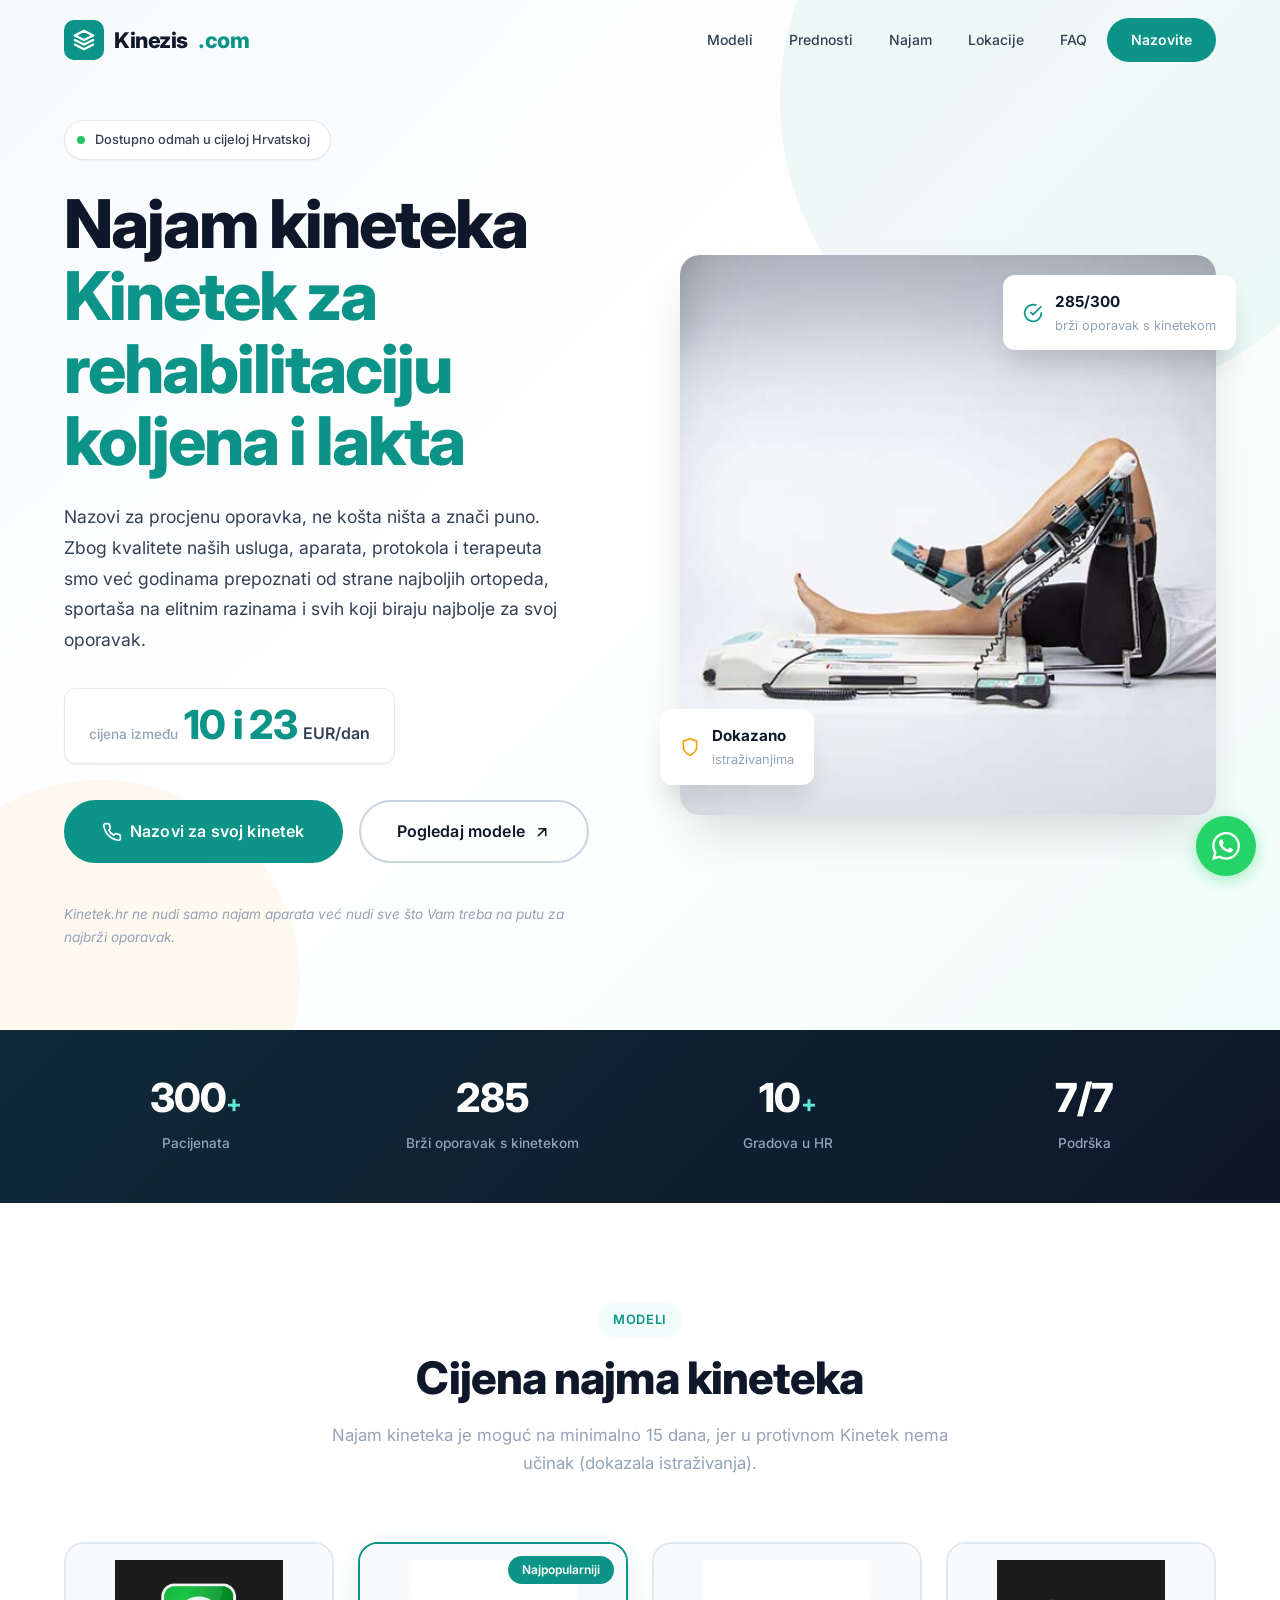
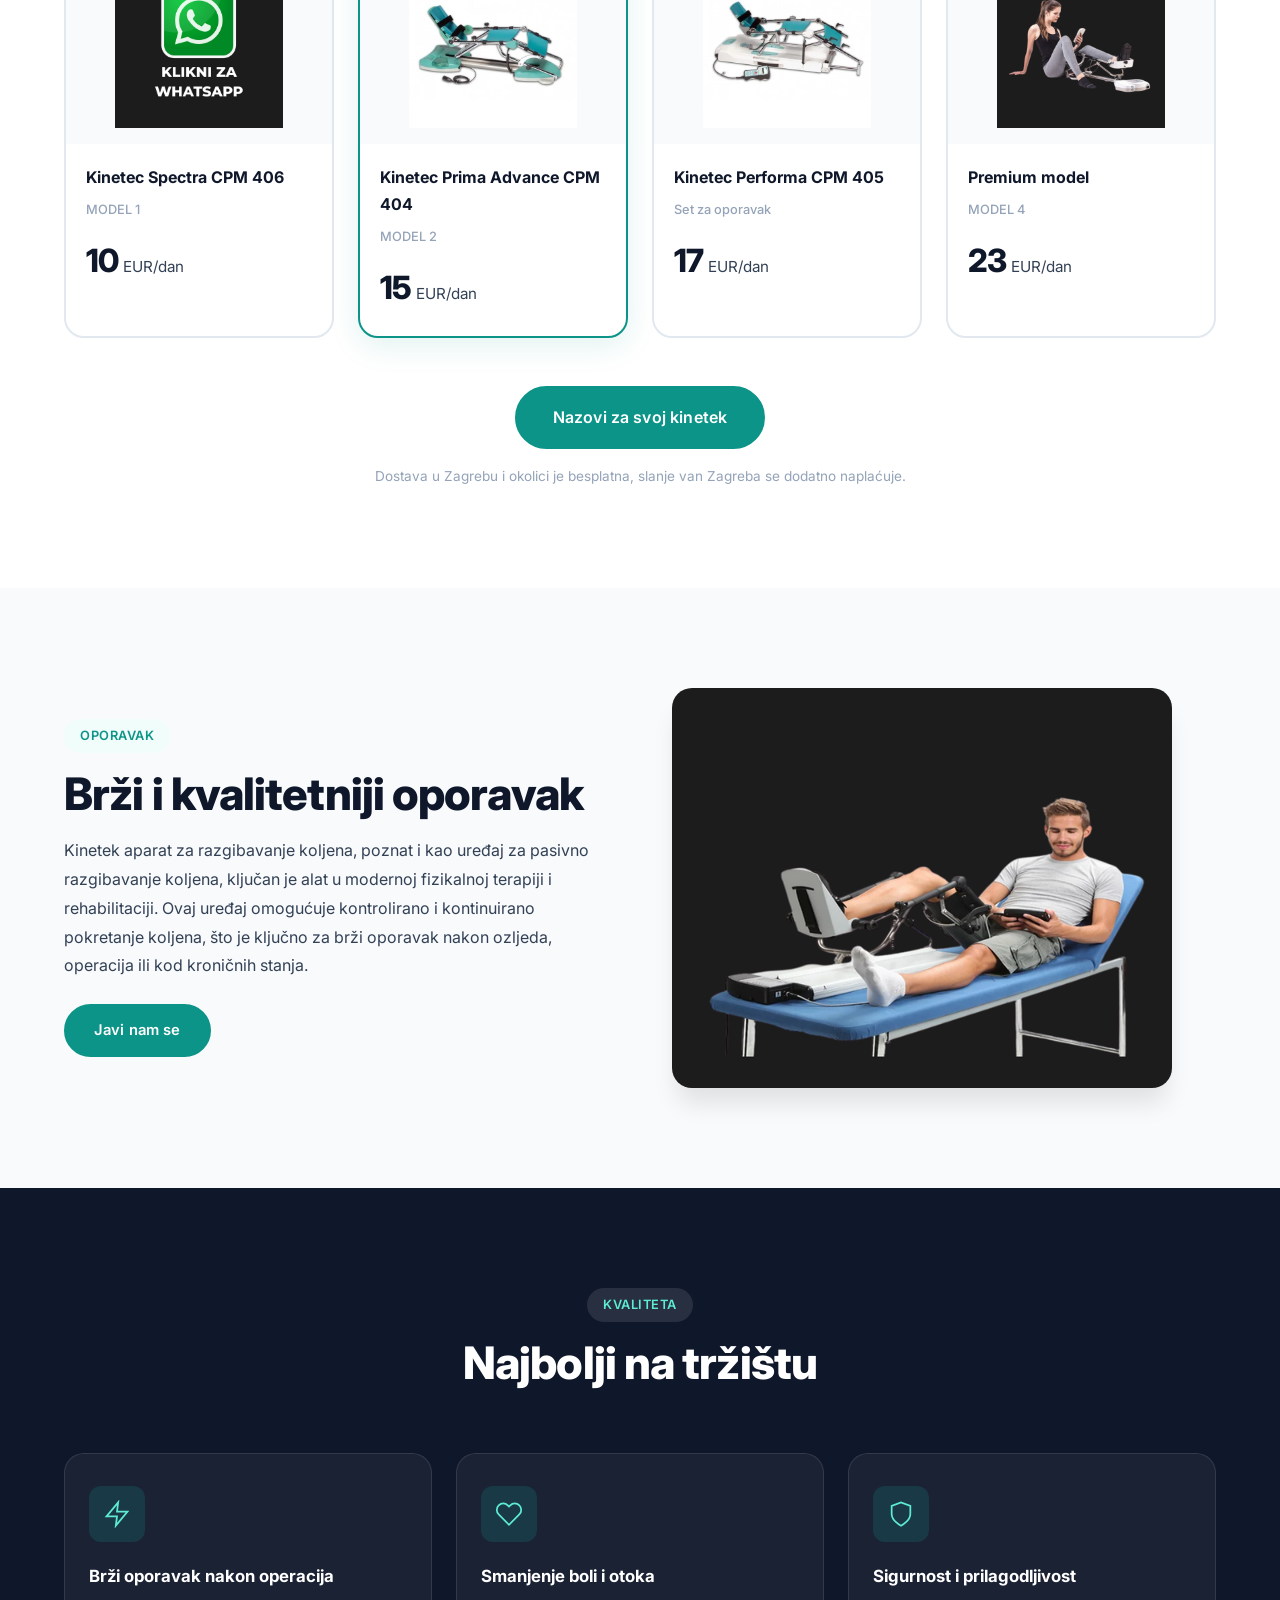
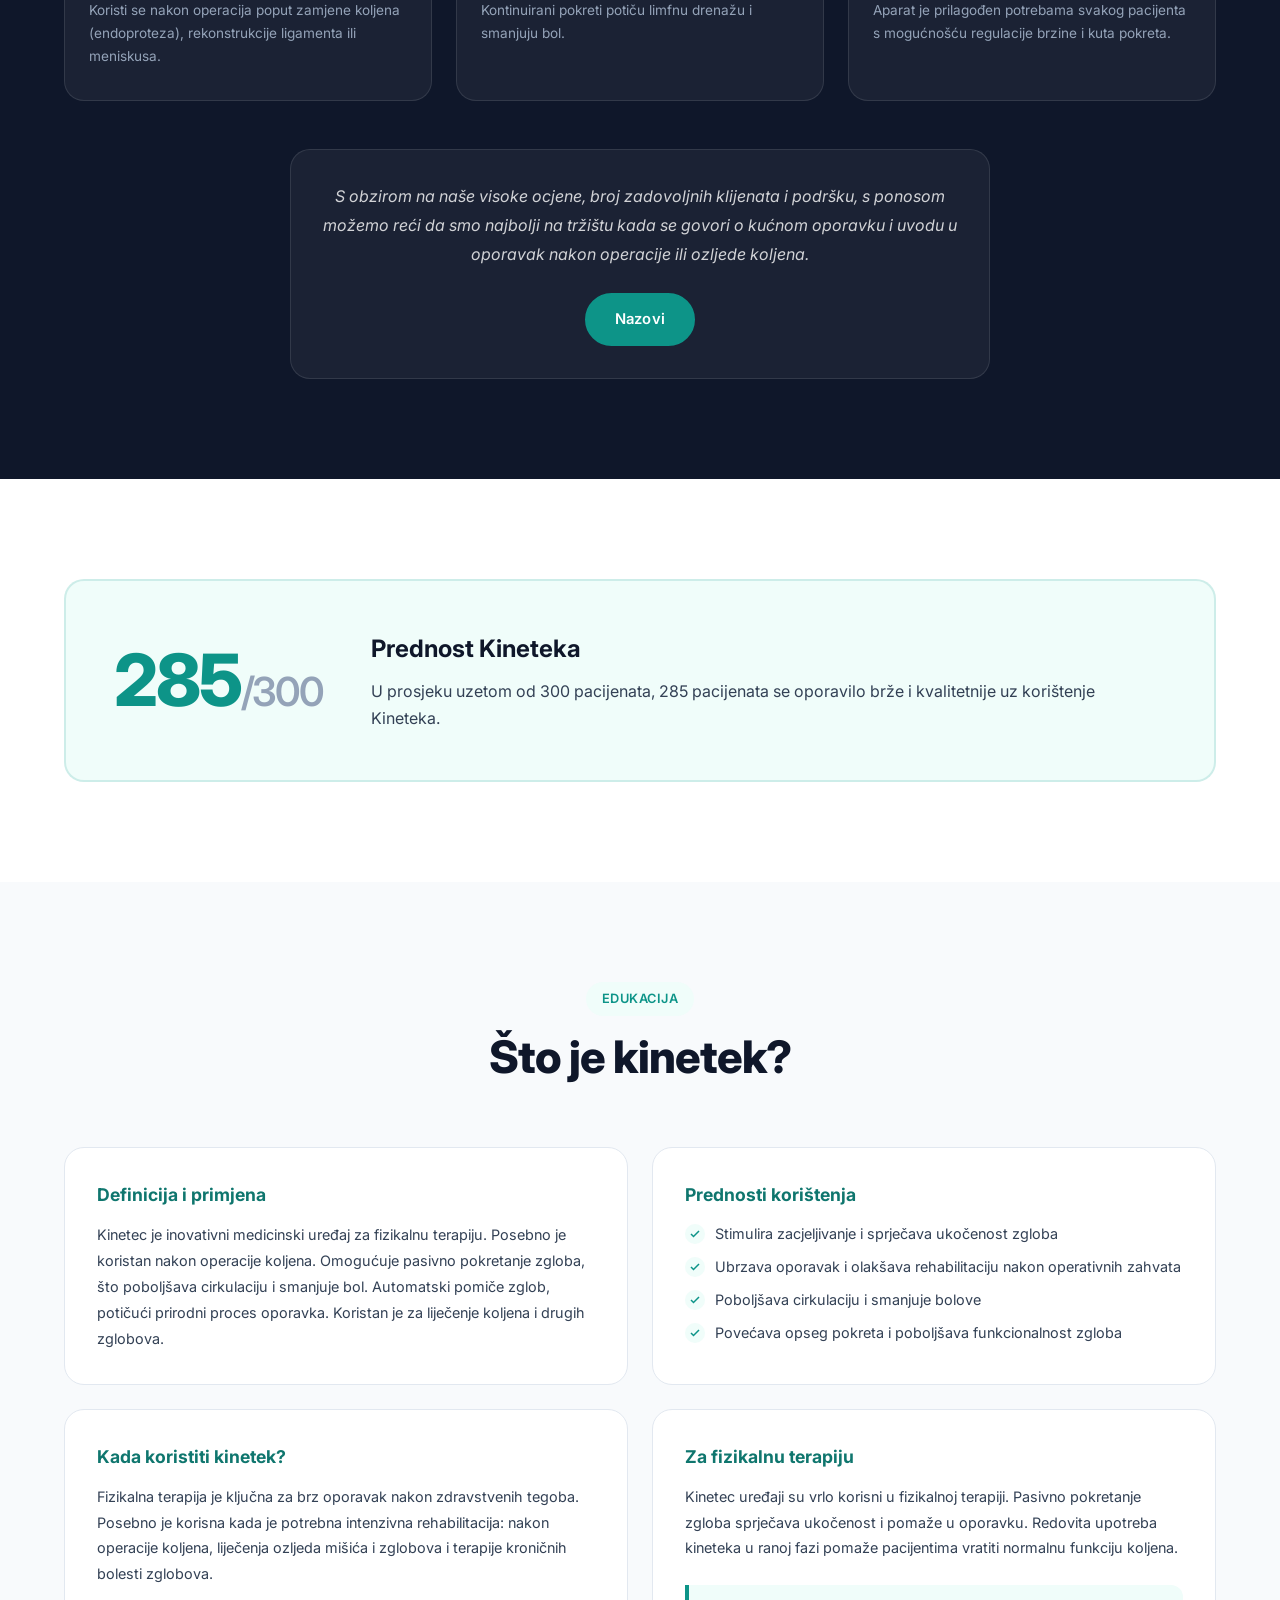
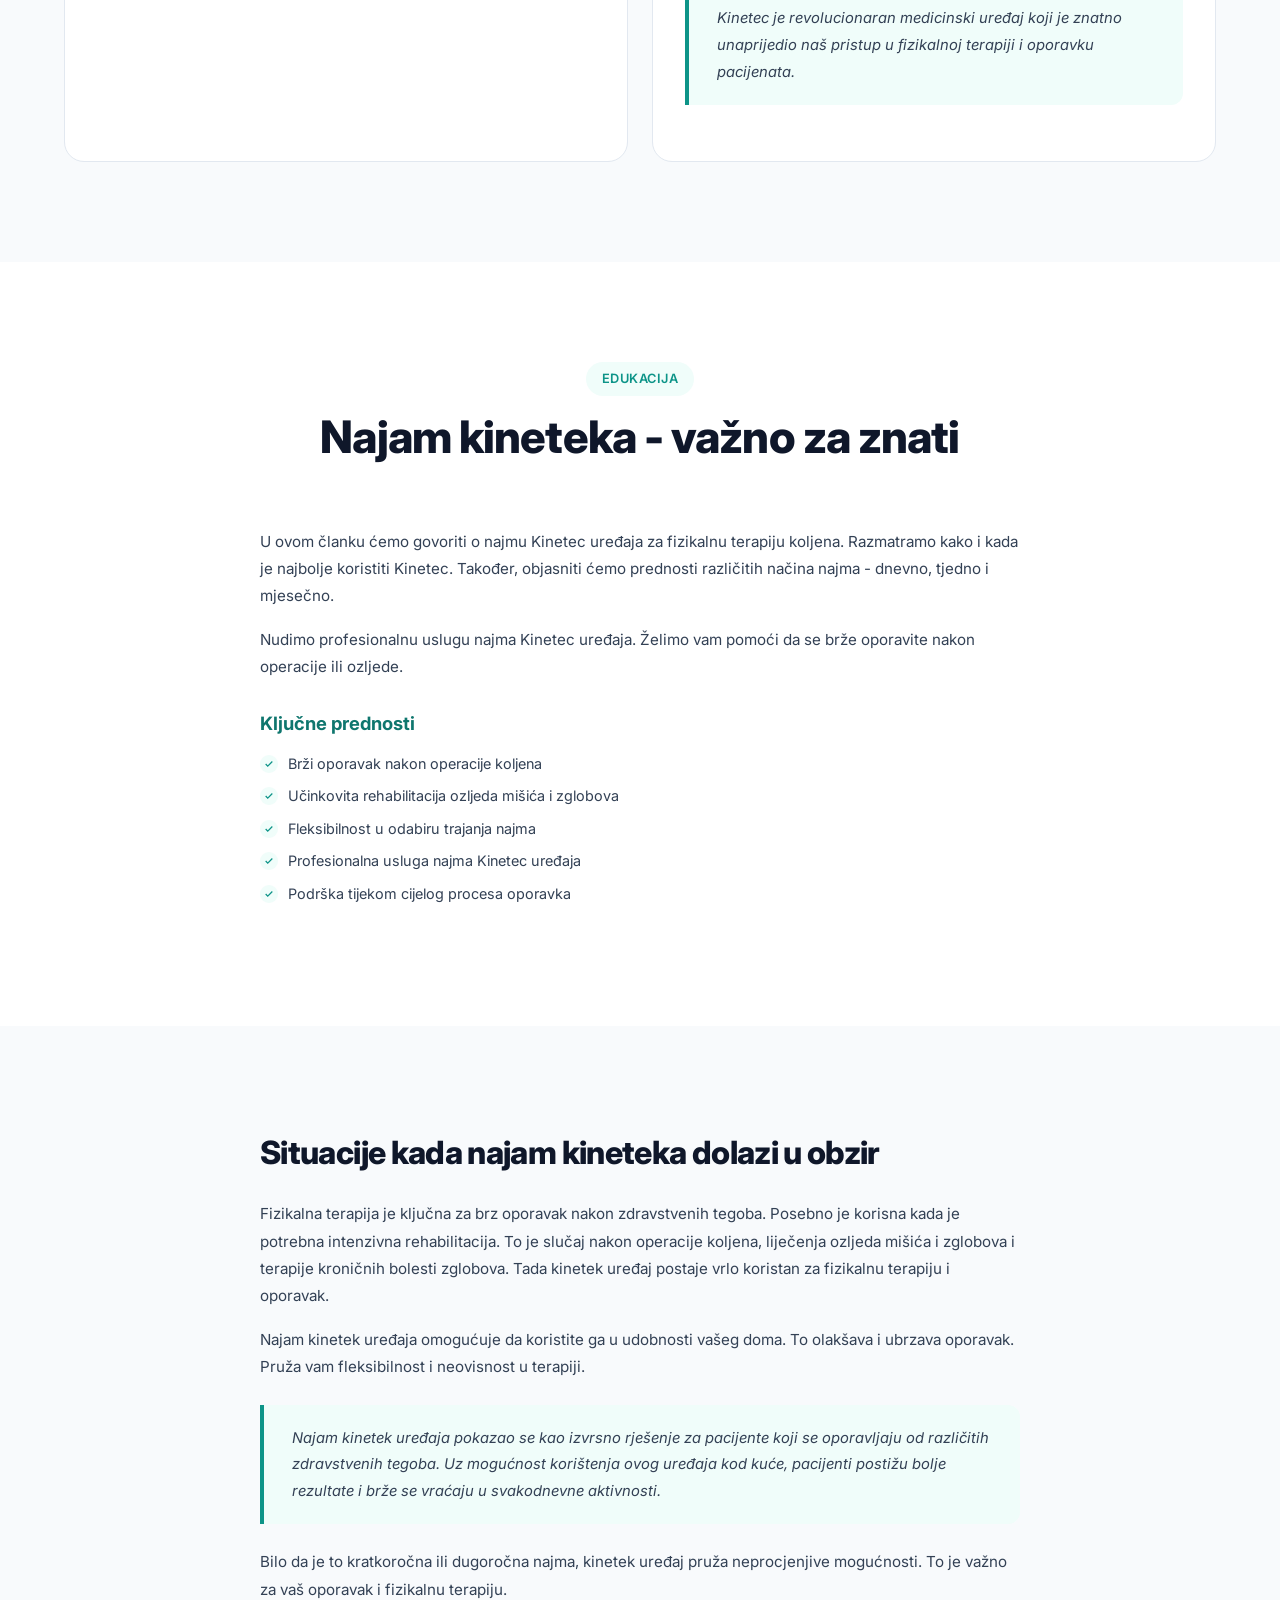
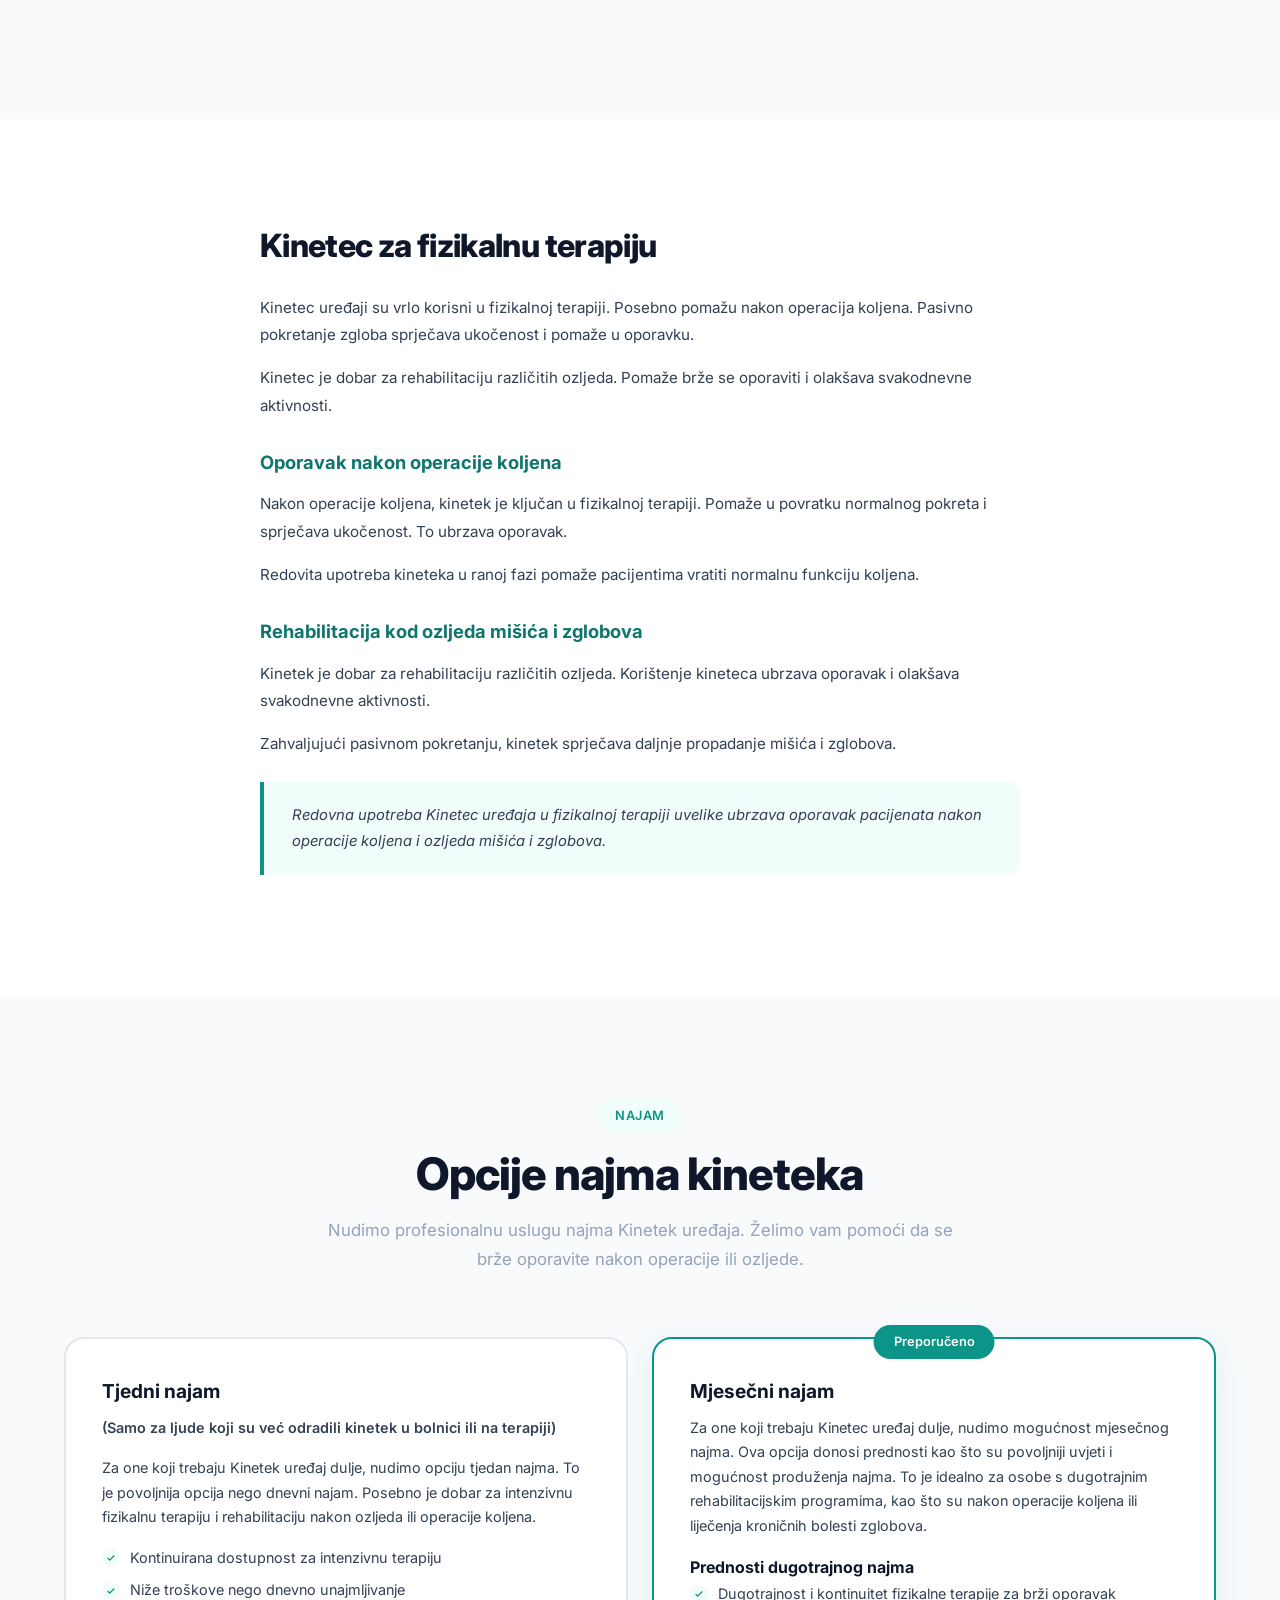
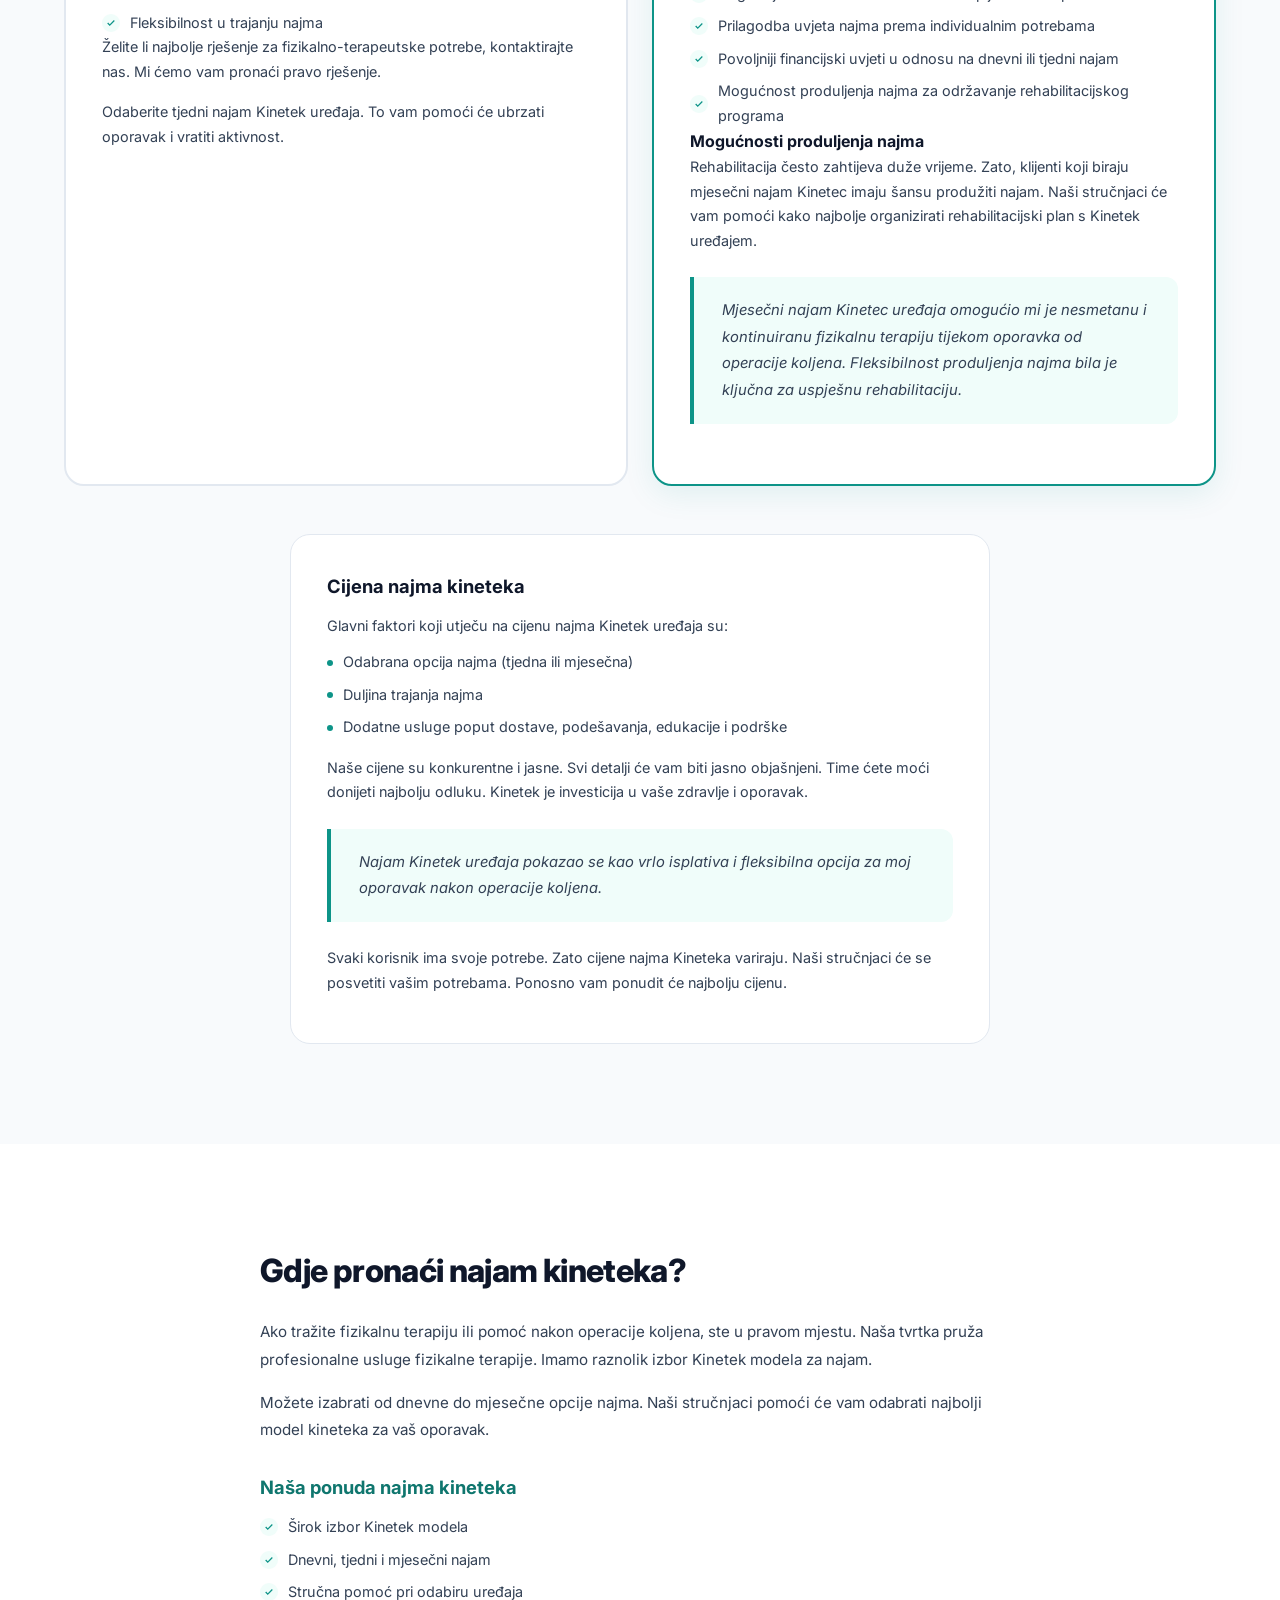
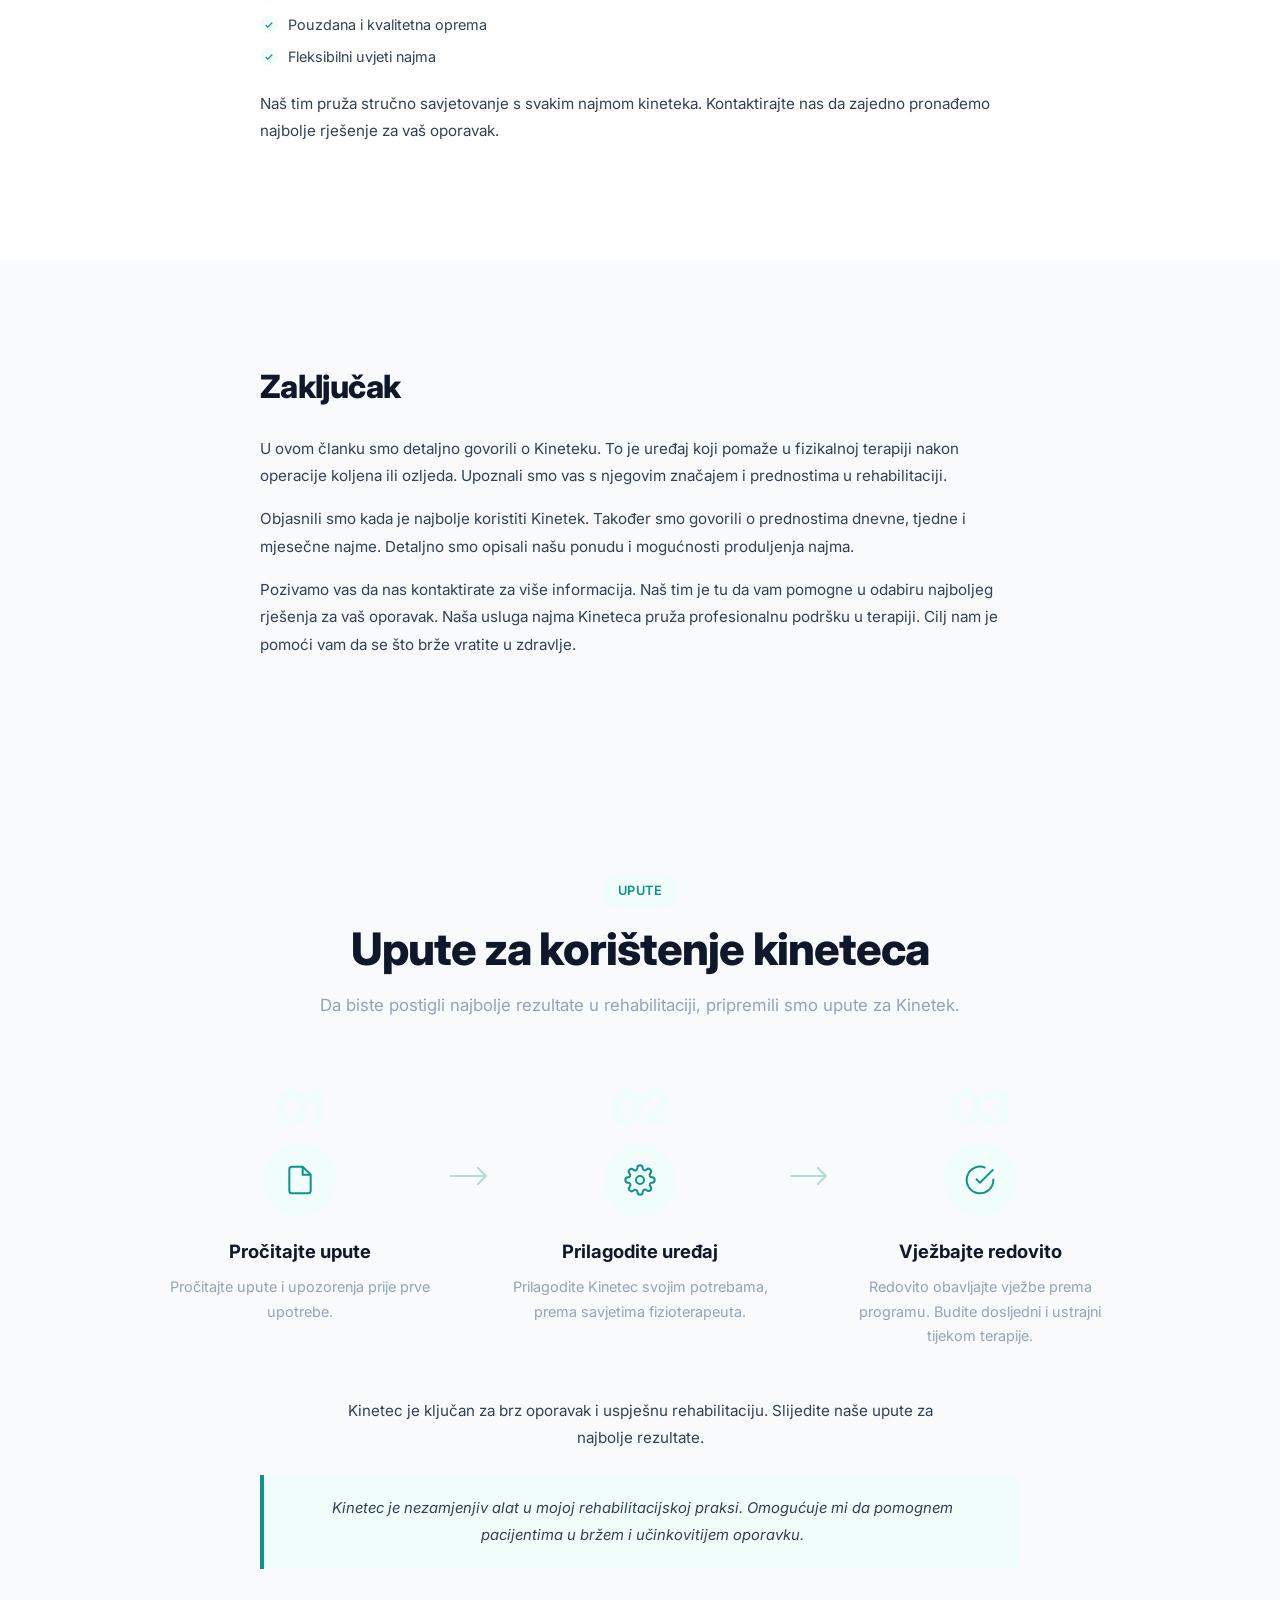
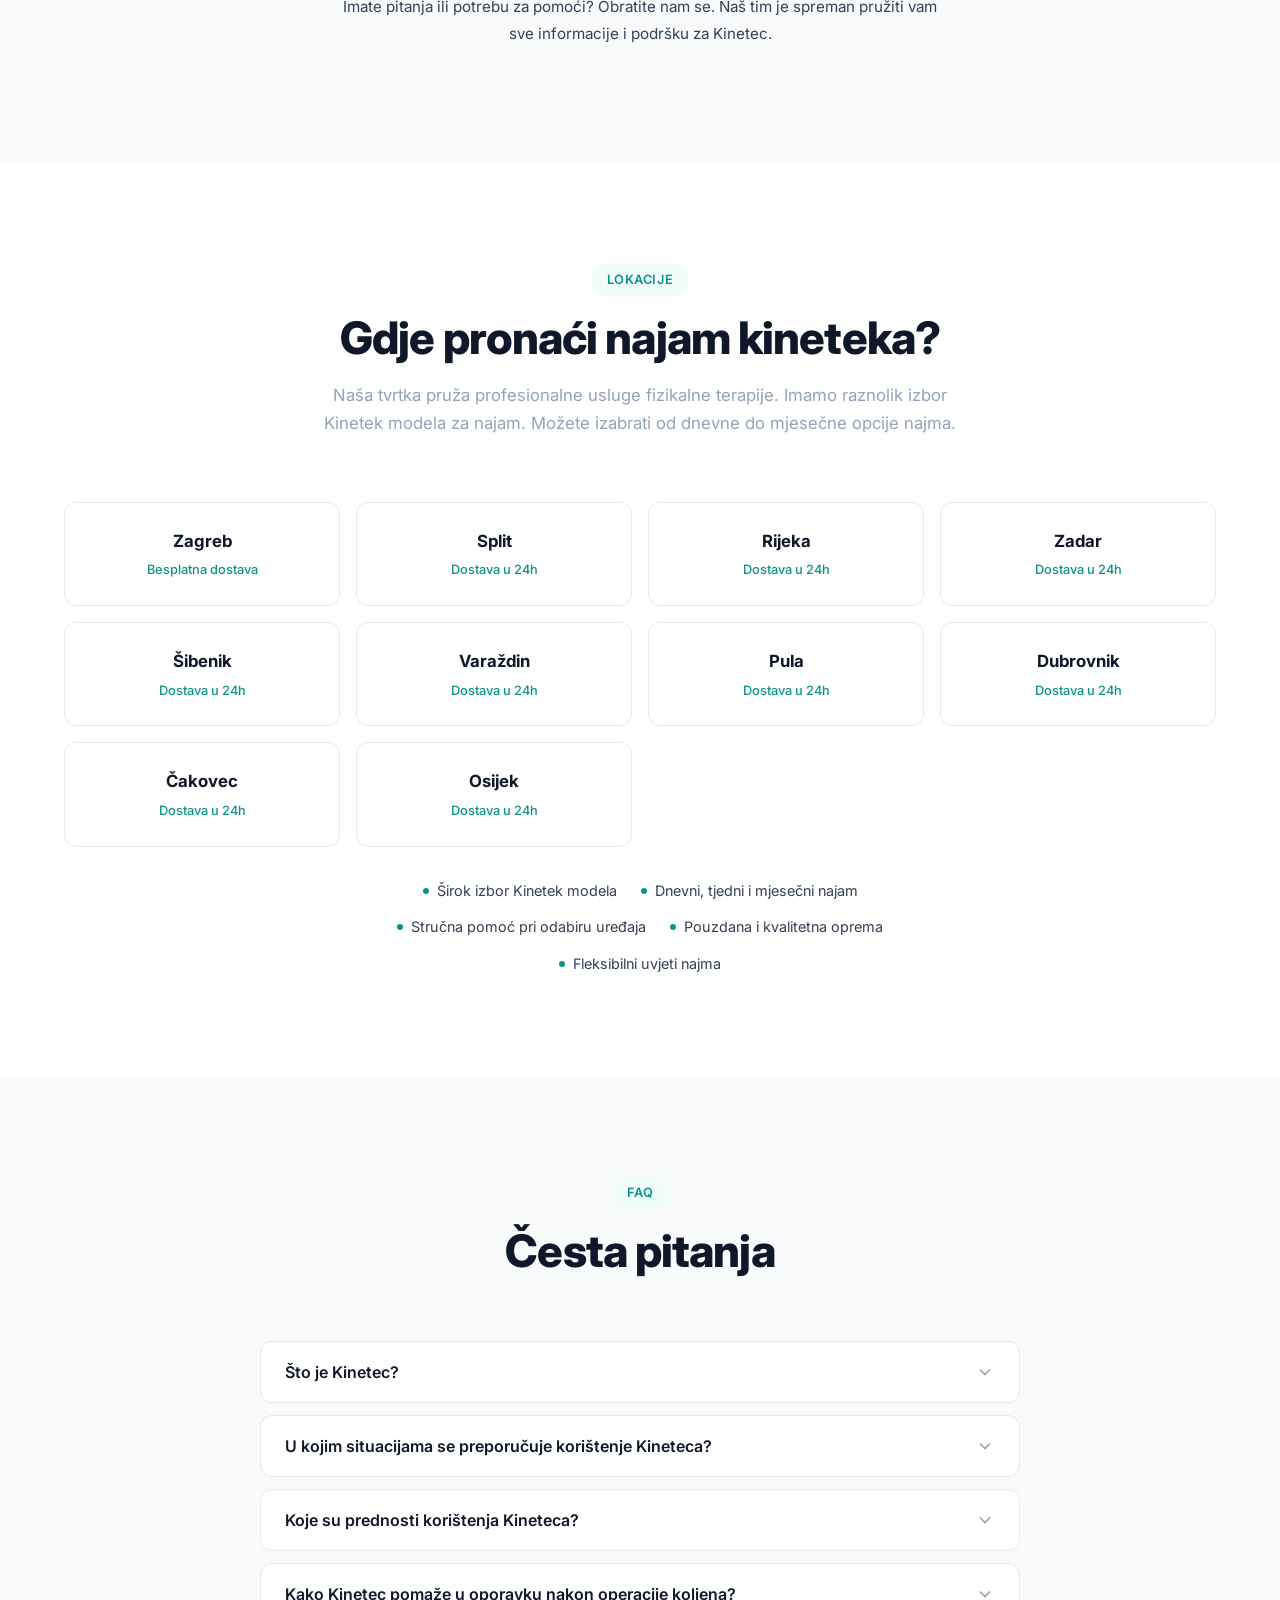
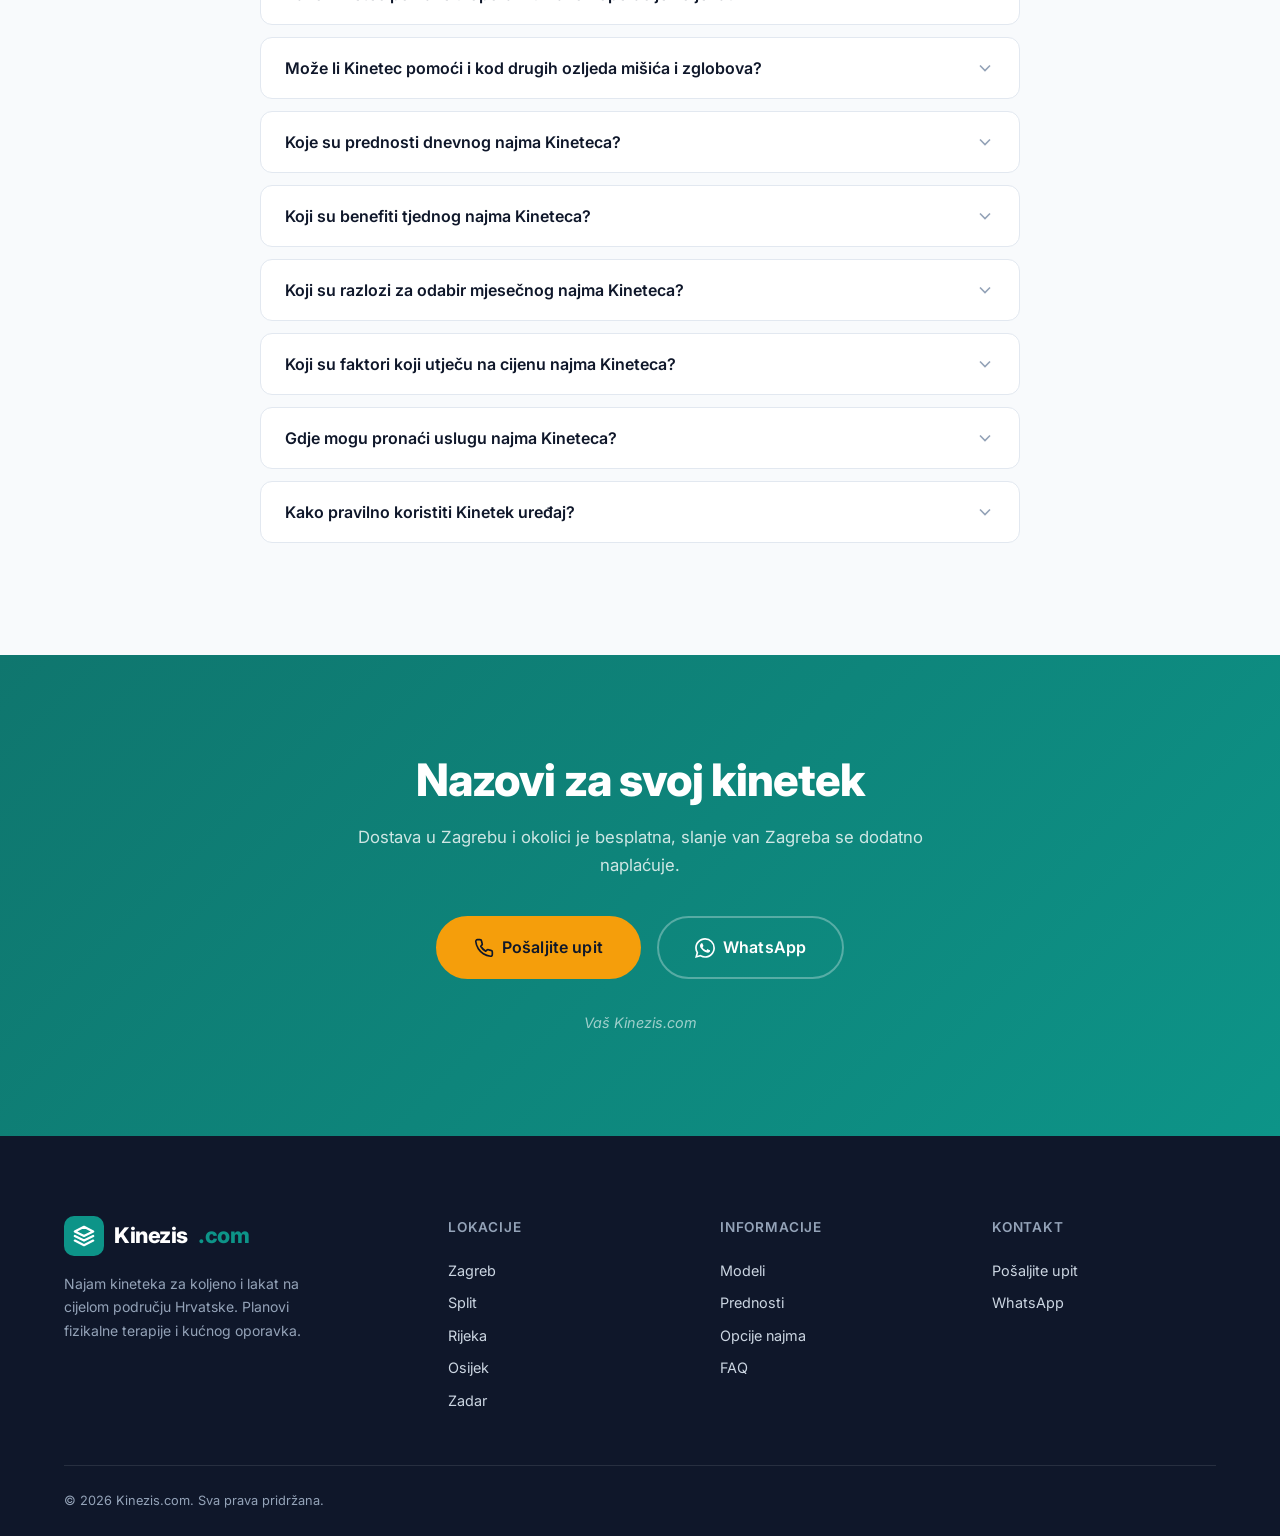
==== commit a6313dae: "Ukloni telefonske brojeve - bit ce dodani kasnije" ====
--- a/index.html
+++ b/index.html
@@ -62,7 +62,7 @@
     <noscript><link rel="stylesheet" href="/style.css"></noscript>
 
     <script type="application/ld+json">
-    {"@context":"https://schema.org","@type":["MedicalBusiness","LocalBusiness"],"name":"Kinezis.com","description":"Najam kineteka za koljeno i lakat na cijelom području Hrvatske. Planovi fizikalne terapije i kućnog oporavka.","url":"https://kinezis.com","telephone":"+385952005701","address":{"@type":"PostalAddress","addressLocality":"Zagreb","addressCountry":"HR"},"areaServed":[{"@type":"Country","name":"Hrvatska"}],"priceRange":"10-23 EUR/dan","aggregateRating":{"@type":"AggregateRating","ratingValue":"4.9","reviewCount":"300","bestRating":"5"},"openingHoursSpecification":{"@type":"OpeningHoursSpecification","dayOfWeek":["Monday","Tuesday","Wednesday","Thursday","Friday","Saturday","Sunday"],"opens":"07:00","closes":"21:00"}}
+    {"@context":"https://schema.org","@type":["MedicalBusiness","LocalBusiness"],"name":"Kinezis.com","description":"Najam kineteka za koljeno i lakat na cijelom području Hrvatske. Planovi fizikalne terapije i kućnog oporavka.","url":"https://kinezis.com","address":{"@type":"PostalAddress","addressLocality":"Zagreb","addressCountry":"HR"},"areaServed":[{"@type":"Country","name":"Hrvatska"}],"priceRange":"10-23 EUR/dan","aggregateRating":{"@type":"AggregateRating","ratingValue":"4.9","reviewCount":"300","bestRating":"5"},"openingHoursSpecification":{"@type":"OpeningHoursSpecification","dayOfWeek":["Monday","Tuesday","Wednesday","Thursday","Friday","Saturday","Sunday"],"opens":"07:00","closes":"21:00"}}
     </script>
     <script type="application/ld+json">
     {"@context":"https://schema.org","@type":"FAQPage","mainEntity":[{"@type":"Question","name":"Što je Kinetec?","acceptedAnswer":{"@type":"Answer","text":"Kinetec je medicinski uređaj za fizikalnu terapiju. Posebno je koristan za koljeno. Pomaže u cirkulaciji krvi, smanjuje bol i poboljšava pokret."}},{"@type":"Question","name":"U kojim situacijama se preporučuje korištenje Kineteca?","acceptedAnswer":{"@type":"Answer","text":"Kinetec je koristan kada je potrebna intenzivna terapija. Posebno je dobar nakon operacije koljena ili kod ozljeda mišića i zglobova."}},{"@type":"Question","name":"Koje su prednosti korištenja Kineteca?","acceptedAnswer":{"@type":"Answer","text":"Kinetec stimulira zacjeljivanje i sprječava ukočenost. Pomaže u bržem oporavku i olakšava rehabilitaciju."}},{"@type":"Question","name":"Kako Kinetec pomaže u oporavku nakon operacije koljena?","acceptedAnswer":{"@type":"Answer","text":"Kinetec pomaže u povratku punog opsega pokreta. Sprječava ukočenost nakon operacije koljena."}},{"@type":"Question","name":"Može li Kinetec pomoći i kod drugih ozljeda mišića i zglobova?","acceptedAnswer":{"@type":"Answer","text":"Da, Kinetec je koristan i za druge ozljede. Pomaže u oporavku i olakšava svakodnevne aktivnosti."}},{"@type":"Question","name":"Koje su prednosti dnevnog najma Kineteca?","acceptedAnswer":{"@type":"Answer","text":"Dnevni najam omogućuje fleksibilnost. Prilagođen je vašim potrebama. Jednostavan je i prilagodljiv vašem rasporedu."}},{"@type":"Question","name":"Koji su benefiti tjednog najma Kineteca?","acceptedAnswer":{"@type":"Answer","text":"Tjedni najam je idealan za intenzivnu terapiju. Pogodan je za zahtjevnije ozljede ili nakon operacije koljena."}},{"@type":"Question","name":"Koji su razlozi za odabir mjesečnog najma Kineteca?","acceptedAnswer":{"@type":"Answer","text":"Mjesečni najam je dobar za dugotrajne rehabilitacijske planove. Nudi dodatne pogodnosti i povoljne uvjete."}},{"@type":"Question","name":"Koji su faktori koji utječu na cijenu najma Kineteca?","acceptedAnswer":{"@type":"Answer","text":"Cijena ovisi o opciji najma i duljini. Naši stručnjaci će vam pomoći pronaći najbolju opciju."}},{"@type":"Question","name":"Gdje mogu pronaći uslugu najma Kineteca?","acceptedAnswer":{"@type":"Answer","text":"Kinezis.com nudi Kinetek uređaje za najam. Imamo širok izbor modela i fleksibilne opcije najma."}},{"@type":"Question","name":"Kako pravilno koristiti Kinetek uređaj?","acceptedAnswer":{"@type":"Answer","text":"Pravilna upotreba Kineteca je ključna za dobre rezultate. Našim korisnicima pružamo upute i podršku."}}]}
@@ -84,7 +84,7 @@
                     <a href="#najam">Najam</a>
                     <a href="#lokacije">Lokacije</a>
                     <a href="#faq">FAQ</a>
-                    <a href="tel:+385952005701" class="nav__cta">Nazovite</a>
+                    <a href="#kontakt" class="nav__cta">Nazovite</a>
                 </nav>
                 <button class="hamburger" id="hamburger" aria-label="Izbornik"><span></span><span></span><span></span></button>
             </div>
@@ -107,7 +107,7 @@
                         <span class="hero__price-unit">EUR/dan</span>
                     </div>
                     <div class="hero__actions">
-                        <a href="tel:+385952005701" class="btn btn--primary btn--lg">
+                        <a href="#kontakt" class="btn btn--primary btn--lg">
                             <svg width="20" height="20" viewBox="0 0 24 24" fill="none" stroke="currentColor" stroke-width="2" stroke-linecap="round" stroke-linejoin="round"><path d="M22 16.92v3a2 2 0 01-2.18 2 19.79 19.79 0 01-8.63-3.07 19.5 19.5 0 01-6-6 19.79 19.79 0 01-3.07-8.67A2 2 0 014.11 2h3a2 2 0 012 1.72c.127.96.361 1.903.7 2.81a2 2 0 01-.45 2.11L8.09 9.91a16 16 0 006 6l1.27-1.27a2 2 0 012.11-.45c.907.339 1.85.573 2.81.7A2 2 0 0122 16.92z"/></svg>
                             Nazovi za svoj kinetek
                         </a>
@@ -188,7 +188,7 @@
                 </div>
             </div>
             <div class="models__cta" data-animate="fade-up">
-                <a href="tel:+385952005701" class="btn btn--primary btn--lg">Nazovi za svoj kinetek</a>
+                <a href="#kontakt" class="btn btn--primary btn--lg">Nazovi za svoj kinetek</a>
                 <p class="models__note">Dostava u Zagrebu i okolici je besplatna, slanje van Zagreba se dodatno naplaćuje.</p>
             </div>
         </div>
@@ -202,7 +202,7 @@
                     <span class="section__tag">Oporavak</span>
                     <h2 class="section__title">Brži i kvalitetniji oporavak</h2>
                     <p>Kinetek aparat za razgibavanje koljena, poznat i kao uređaj za pasivno razgibavanje koljena, ključan je alat u modernoj fizikalnoj terapiji i rehabilitaciji. Ovaj uređaj omogućuje kontrolirano i kontinuirano pokretanje koljena, što je ključno za brži oporavak nakon ozljeda, operacija ili kod kroničnih stanja.</p>
-                    <a href="tel:+385952005701" class="btn btn--primary">Javi nam se</a>
+                    <a href="#kontakt" class="btn btn--primary">Javi nam se</a>
                 </div>
                 <div class="content__visual">
                     <img src="/assets/images/kinetek-zagreb.png" alt="Kinetek uređaj za rehabilitaciju" width="500" height="400" loading="lazy">
@@ -237,7 +237,7 @@
             </div>
             <div class="best__quote" data-animate="fade-up">
                 <p>S obzirom na naše visoke ocjene, broj zadovoljnih klijenata i podršku, s ponosom možemo reći da smo najbolji na tržištu kada se govori o kućnom oporavku i uvodu u oporavak nakon operacije ili ozljede koljena.</p>
-                <a href="tel:+385952005701" class="btn btn--primary">Nazovi</a>
+                <a href="#kontakt" class="btn btn--primary">Nazovi</a>
             </div>
         </div>
     </section>
@@ -511,11 +511,11 @@
                 <h2 class="section__title section__title--light">Nazovi za svoj kinetek</h2>
                 <p class="cta__subtitle">Dostava u Zagrebu i okolici je besplatna, slanje van Zagreba se dodatno naplaćuje.</p>
                 <div class="cta__actions">
-                    <a href="tel:+385952005701" class="btn btn--accent btn--lg">
+                    <a href="#kontakt" class="btn btn--accent btn--lg">
                         <svg width="20" height="20" viewBox="0 0 24 24" fill="none" stroke="currentColor" stroke-width="2" stroke-linecap="round" stroke-linejoin="round"><path d="M22 16.92v3a2 2 0 01-2.18 2 19.79 19.79 0 01-8.63-3.07 19.5 19.5 0 01-6-6 19.79 19.79 0 01-3.07-8.67A2 2 0 014.11 2h3a2 2 0 012 1.72c.127.96.361 1.903.7 2.81a2 2 0 01-.45 2.11L8.09 9.91a16 16 0 006 6l1.27-1.27a2 2 0 012.11-.45c.907.339 1.85.573 2.81.7A2 2 0 0122 16.92z"/></svg>
-                        +385 95 200 5701
+                        Pošaljite upit
                     </a>
-                    <a href="https://wa.me/385923238233" class="btn btn--outline btn--lg" style="border-color:rgba(255,255,255,.3);color:white" target="_blank" rel="noopener">
+                    <a href="#kontakt" class="btn btn--outline btn--lg" style="border-color:rgba(255,255,255,.3);color:white" target="_blank" rel="noopener">
                         <svg width="20" height="20" viewBox="0 0 24 24" fill="currentColor"><path d="M17.472 14.382c-.297-.149-1.758-.867-2.03-.967-.273-.099-.471-.148-.67.15-.197.297-.767.966-.94 1.164-.173.199-.347.223-.644.075-.297-.15-1.255-.463-2.39-1.475-.883-.788-1.48-1.761-1.653-2.059-.173-.297-.018-.458.13-.606.134-.133.298-.347.446-.52.149-.174.198-.298.298-.497.099-.198.05-.371-.025-.52-.075-.149-.669-1.612-.916-2.207-.242-.579-.487-.5-.669-.51-.173-.008-.371-.01-.57-.01-.198 0-.52.074-.792.372-.272.297-1.04 1.016-1.04 2.479 0 1.462 1.065 2.875 1.213 3.074.149.198 2.096 3.2 5.077 4.487.709.306 1.262.489 1.694.625.712.227 1.36.195 1.871.118.571-.085 1.758-.719 2.006-1.413.248-.694.248-1.289.173-1.413-.074-.124-.272-.198-.57-.347m-5.421 7.403h-.004a9.87 9.87 0 01-5.031-1.378l-.361-.214-3.741.982.998-3.648-.235-.374a9.86 9.86 0 01-1.51-5.26c.001-5.45 4.436-9.884 9.888-9.884 2.64 0 5.122 1.03 6.988 2.898a9.825 9.825 0 012.893 6.994c-.003 5.45-4.437 9.884-9.885 9.884m8.413-18.297A11.815 11.815 0 0012.05 0C5.495 0 .16 5.335.157 11.892c0 2.096.547 4.142 1.588 5.945L.057 24l6.305-1.654a11.882 11.882 0 005.683 1.448h.005c6.554 0 11.89-5.335 11.893-11.893a11.821 11.821 0 00-3.48-8.413z"/></svg>
                         WhatsApp
                     </a>
@@ -535,15 +535,15 @@
                 </div>
                 <div class="footer__col"><h4>Lokacije</h4><a href="/najam-kineteka-zagreb/">Zagreb</a><a href="/najam-kineteka-split/">Split</a><a href="/najam-kineteka-rijeka/">Rijeka</a><a href="/najam-kineteka-osijek/">Osijek</a><a href="/najam-kineteka-zadar/">Zadar</a></div>
                 <div class="footer__col"><h4>Informacije</h4><a href="#modeli">Modeli</a><a href="#prednosti">Prednosti</a><a href="#najam">Opcije najma</a><a href="#faq">FAQ</a></div>
-                <div class="footer__col"><h4>Kontakt</h4><a href="tel:+385952005701">+385 95 200 5701</a><a href="https://wa.me/385923238233" target="_blank" rel="noopener">WhatsApp</a></div>
+                <div class="footer__col"><h4>Kontakt</h4><a href="#kontakt">Pošaljite upit</a><a href="#kontakt" target="_blank" rel="noopener">WhatsApp</a></div>
             </div>
             <div class="footer__bottom"><p>&copy; 2026 Kinezis.com. Sva prava pridržana.</p></div>
         </div>
     </footer>
 
     <!-- WHATSAPP FLOATING -->
-    <a href="https://wa.me/385923238233" class="whatsapp-float" target="_blank" rel="noopener" aria-label="WhatsApp"><svg width="28" height="28" viewBox="0 0 24 24" fill="white"><path d="M17.472 14.382c-.297-.149-1.758-.867-2.03-.967-.273-.099-.471-.148-.67.15-.197.297-.767.966-.94 1.164-.173.199-.347.223-.644.075-.297-.15-1.255-.463-2.39-1.475-.883-.788-1.48-1.761-1.653-2.059-.173-.297-.018-.458.13-.606.134-.133.298-.347.446-.52.149-.174.198-.298.298-.497.099-.198.05-.371-.025-.52-.075-.149-.669-1.612-.916-2.207-.242-.579-.487-.5-.669-.51-.173-.008-.371-.01-.57-.01-.198 0-.52.074-.792.372-.272.297-1.04 1.016-1.04 2.479 0 1.462 1.065 2.875 1.213 3.074.149.198 2.096 3.2 5.077 4.487.709.306 1.262.489 1.694.625.712.227 1.36.195 1.871.118.571-.085 1.758-.719 2.006-1.413.248-.694.248-1.289.173-1.413-.074-.124-.272-.198-.57-.347m-5.421 7.403h-.004a9.87 9.87 0 01-5.031-1.378l-.361-.214-3.741.982.998-3.648-.235-.374a9.86 9.86 0 01-1.51-5.26c.001-5.45 4.436-9.884 9.888-9.884 2.64 0 5.122 1.03 6.988 2.898a9.825 9.825 0 012.893 6.994c-.003 5.45-4.437 9.884-9.885 9.884m8.413-18.297A11.815 11.815 0 0012.05 0C5.495 0 .16 5.335.157 11.892c0 2.096.547 4.142 1.588 5.945L.057 24l6.305-1.654a11.882 11.882 0 005.683 1.448h.005c6.554 0 11.89-5.335 11.893-11.893a11.821 11.821 0 00-3.48-8.413z"/></svg></a>
-    <a href="tel:+385952005701" class="phone-float" aria-label="Nazovite"><svg width="24" height="24" viewBox="0 0 24 24" fill="none" stroke="white" stroke-width="2" stroke-linecap="round" stroke-linejoin="round"><path d="M22 16.92v3a2 2 0 01-2.18 2 19.79 19.79 0 01-8.63-3.07 19.5 19.5 0 01-6-6 19.79 19.79 0 01-3.07-8.67A2 2 0 014.11 2h3a2 2 0 012 1.72c.127.96.361 1.903.7 2.81a2 2 0 01-.45 2.11L8.09 9.91a16 16 0 006 6l1.27-1.27a2 2 0 012.11-.45c.907.339 1.85.573 2.81.7A2 2 0 0122 16.92z"/></svg></a>
+    <a href="#kontakt" class="whatsapp-float" target="_blank" rel="noopener" aria-label="WhatsApp"><svg width="28" height="28" viewBox="0 0 24 24" fill="white"><path d="M17.472 14.382c-.297-.149-1.758-.867-2.03-.967-.273-.099-.471-.148-.67.15-.197.297-.767.966-.94 1.164-.173.199-.347.223-.644.075-.297-.15-1.255-.463-2.39-1.475-.883-.788-1.48-1.761-1.653-2.059-.173-.297-.018-.458.13-.606.134-.133.298-.347.446-.52.149-.174.198-.298.298-.497.099-.198.05-.371-.025-.52-.075-.149-.669-1.612-.916-2.207-.242-.579-.487-.5-.669-.51-.173-.008-.371-.01-.57-.01-.198 0-.52.074-.792.372-.272.297-1.04 1.016-1.04 2.479 0 1.462 1.065 2.875 1.213 3.074.149.198 2.096 3.2 5.077 4.487.709.306 1.262.489 1.694.625.712.227 1.36.195 1.871.118.571-.085 1.758-.719 2.006-1.413.248-.694.248-1.289.173-1.413-.074-.124-.272-.198-.57-.347m-5.421 7.403h-.004a9.87 9.87 0 01-5.031-1.378l-.361-.214-3.741.982.998-3.648-.235-.374a9.86 9.86 0 01-1.51-5.26c.001-5.45 4.436-9.884 9.888-9.884 2.64 0 5.122 1.03 6.988 2.898a9.825 9.825 0 012.893 6.994c-.003 5.45-4.437 9.884-9.885 9.884m8.413-18.297A11.815 11.815 0 0012.05 0C5.495 0 .16 5.335.157 11.892c0 2.096.547 4.142 1.588 5.945L.057 24l6.305-1.654a11.882 11.882 0 005.683 1.448h.005c6.554 0 11.89-5.335 11.893-11.893a11.821 11.821 0 00-3.48-8.413z"/></svg></a>
+    <a href="#kontakt" class="phone-float" aria-label="Nazovite"><svg width="24" height="24" viewBox="0 0 24 24" fill="none" stroke="white" stroke-width="2" stroke-linecap="round" stroke-linejoin="round"><path d="M22 16.92v3a2 2 0 01-2.18 2 19.79 19.79 0 01-8.63-3.07 19.5 19.5 0 01-6-6 19.79 19.79 0 01-3.07-8.67A2 2 0 014.11 2h3a2 2 0 012 1.72c.127.96.361 1.903.7 2.81a2 2 0 01-.45 2.11L8.09 9.91a16 16 0 006 6l1.27-1.27a2 2 0 012.11-.45c.907.339 1.85.573 2.81.7A2 2 0 0122 16.92z"/></svg></a>
 
     <script src="/script.js" defer></script>
 </body>
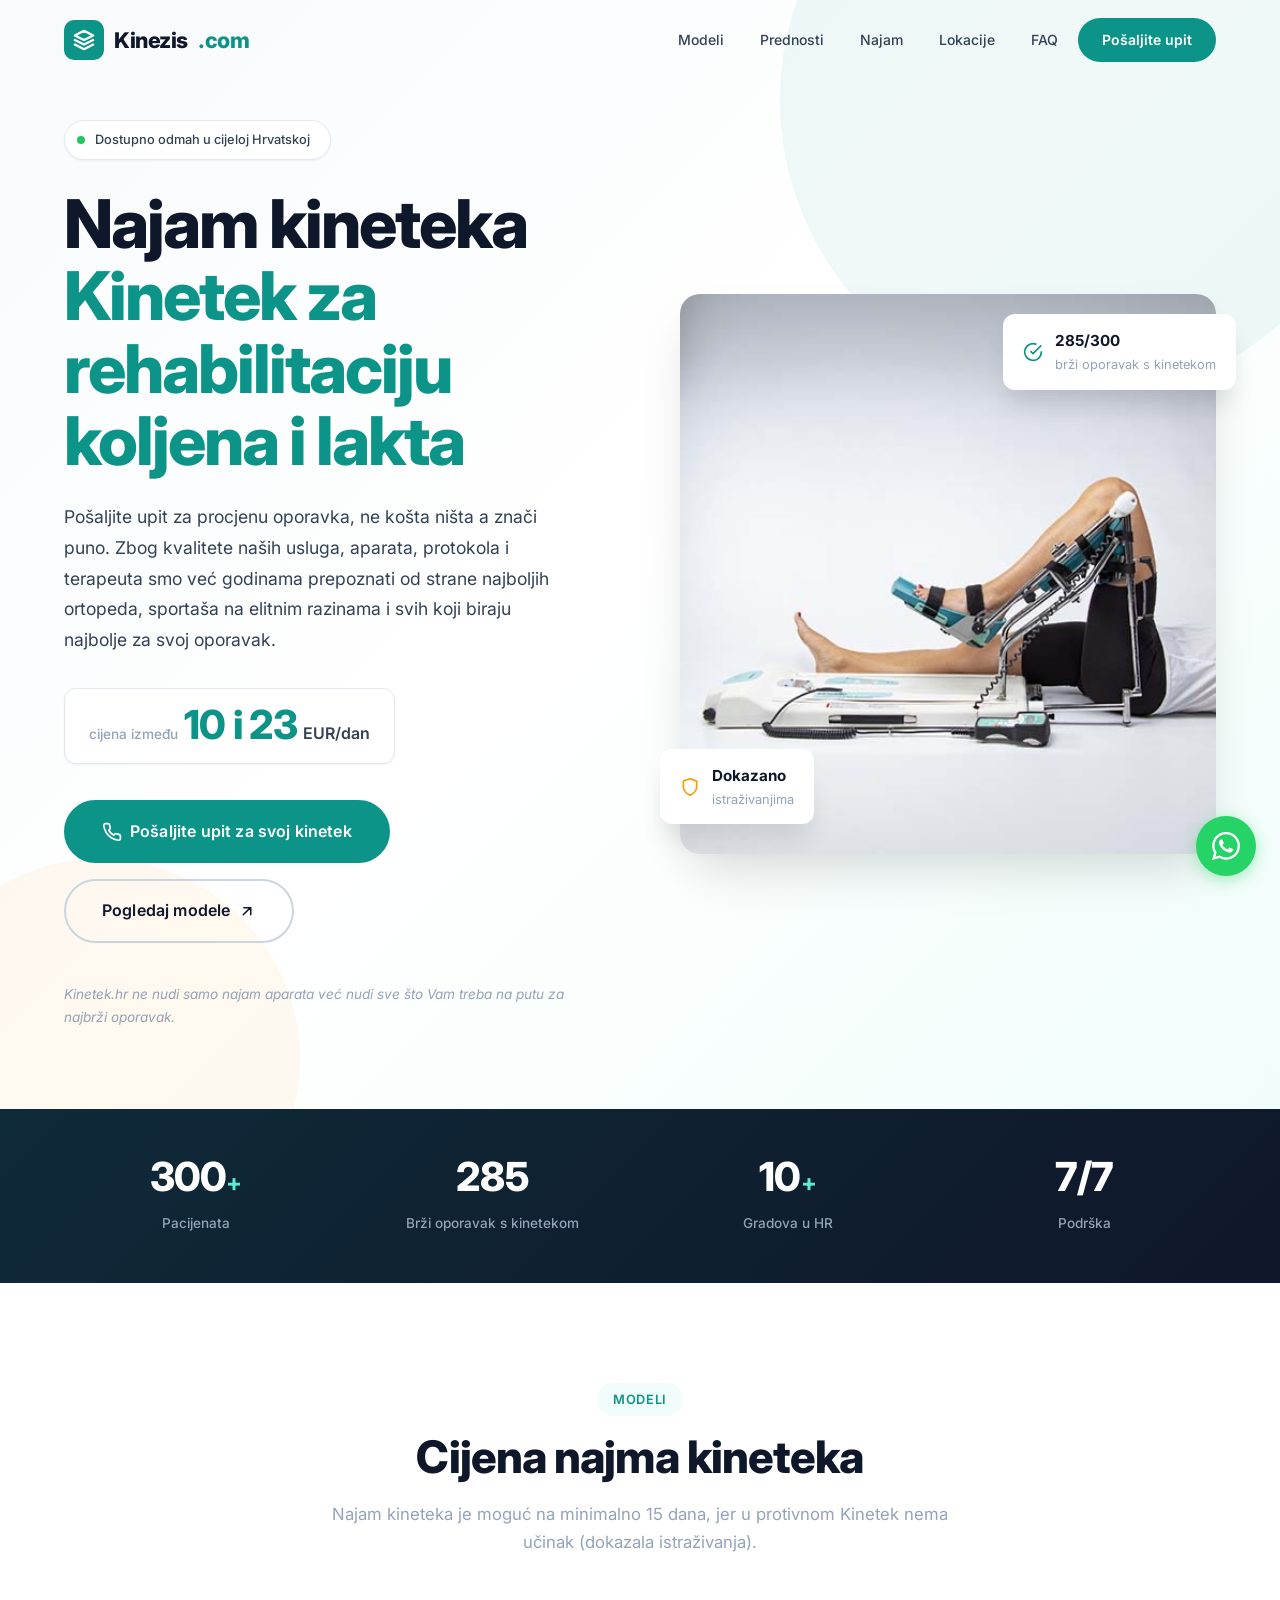
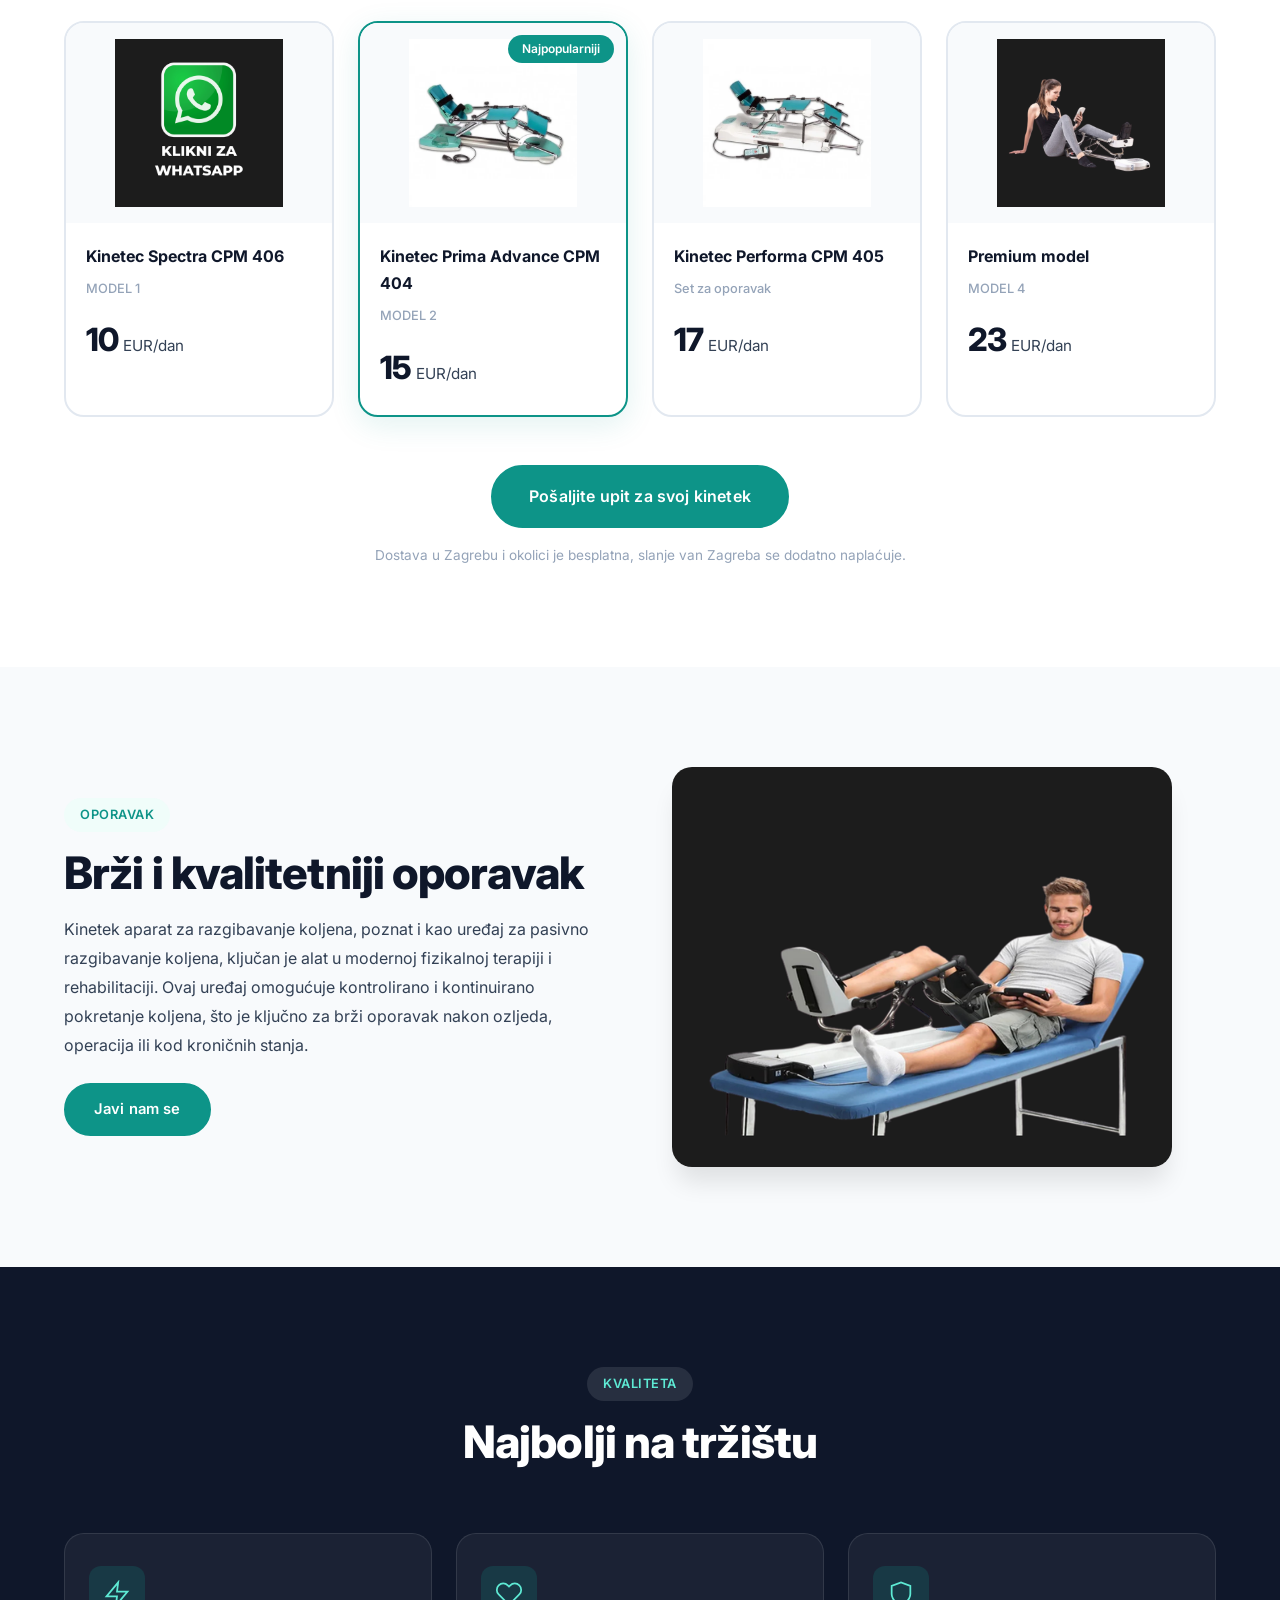
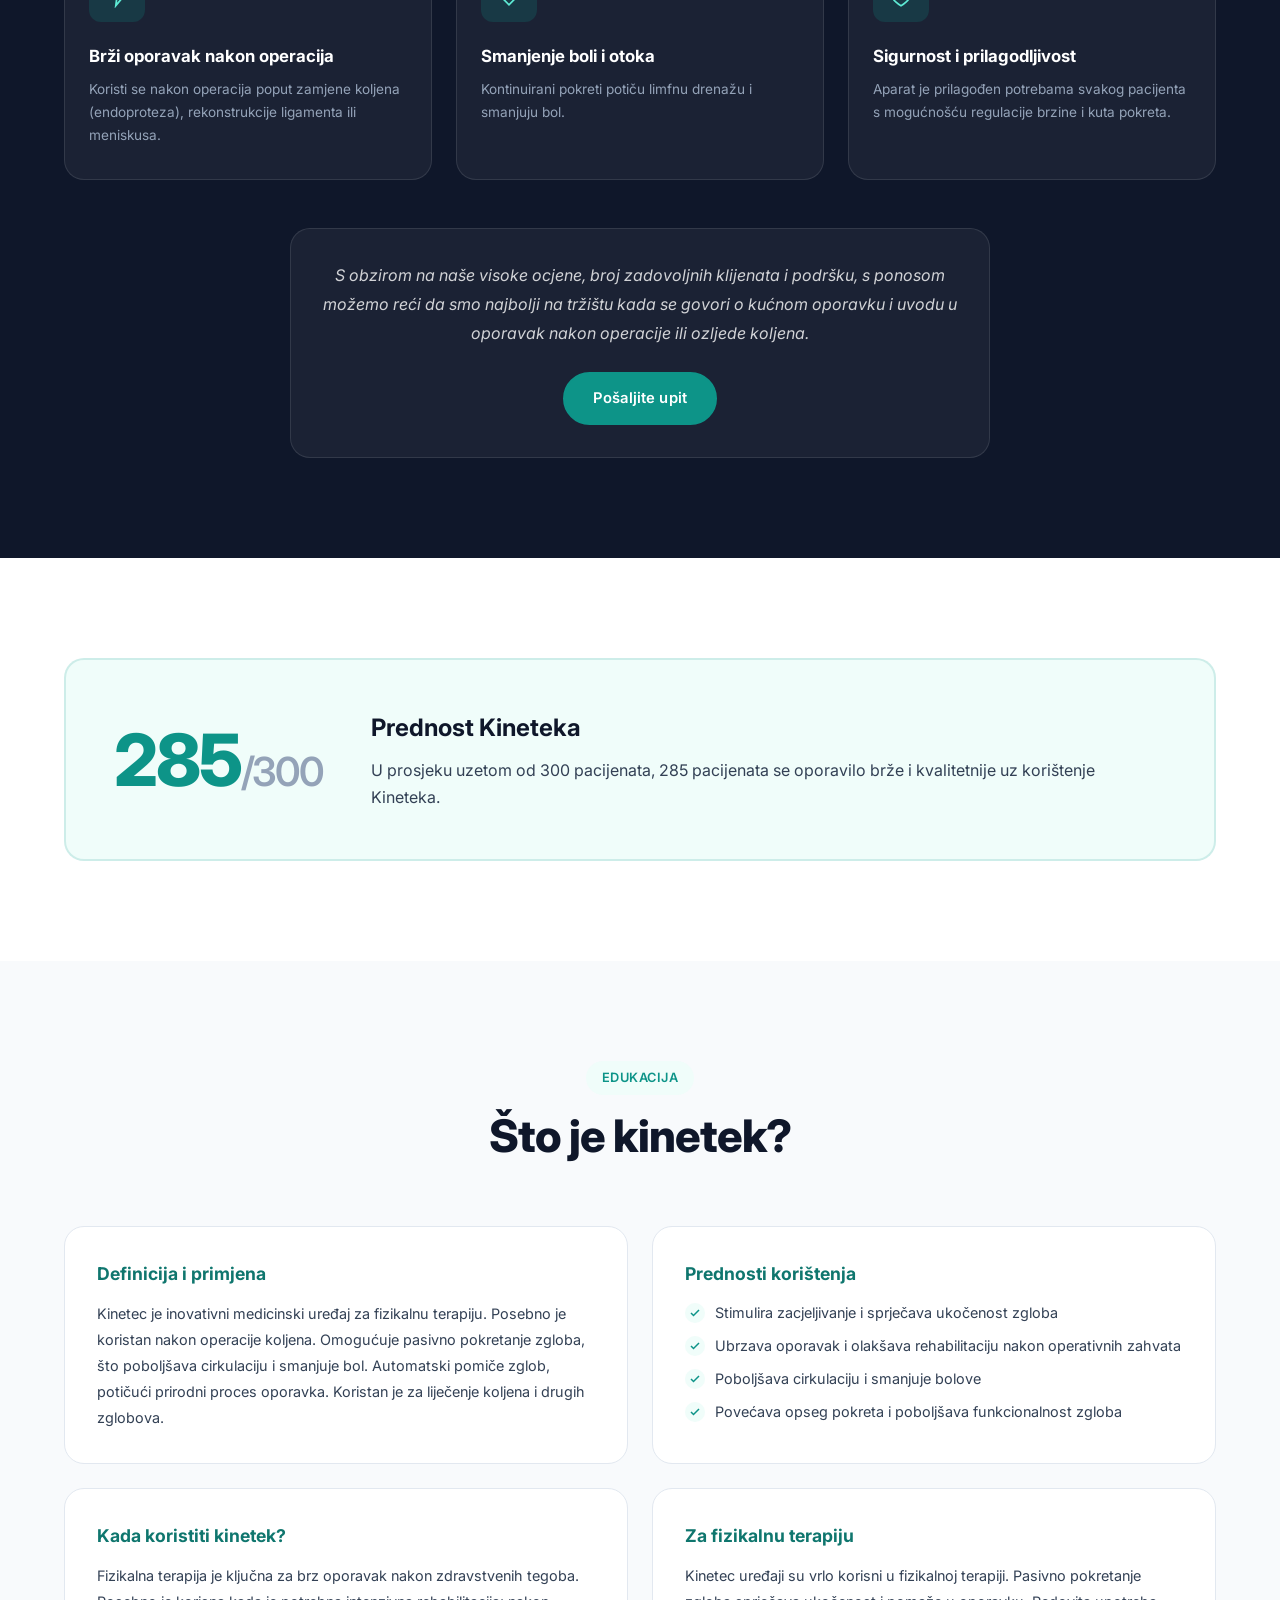
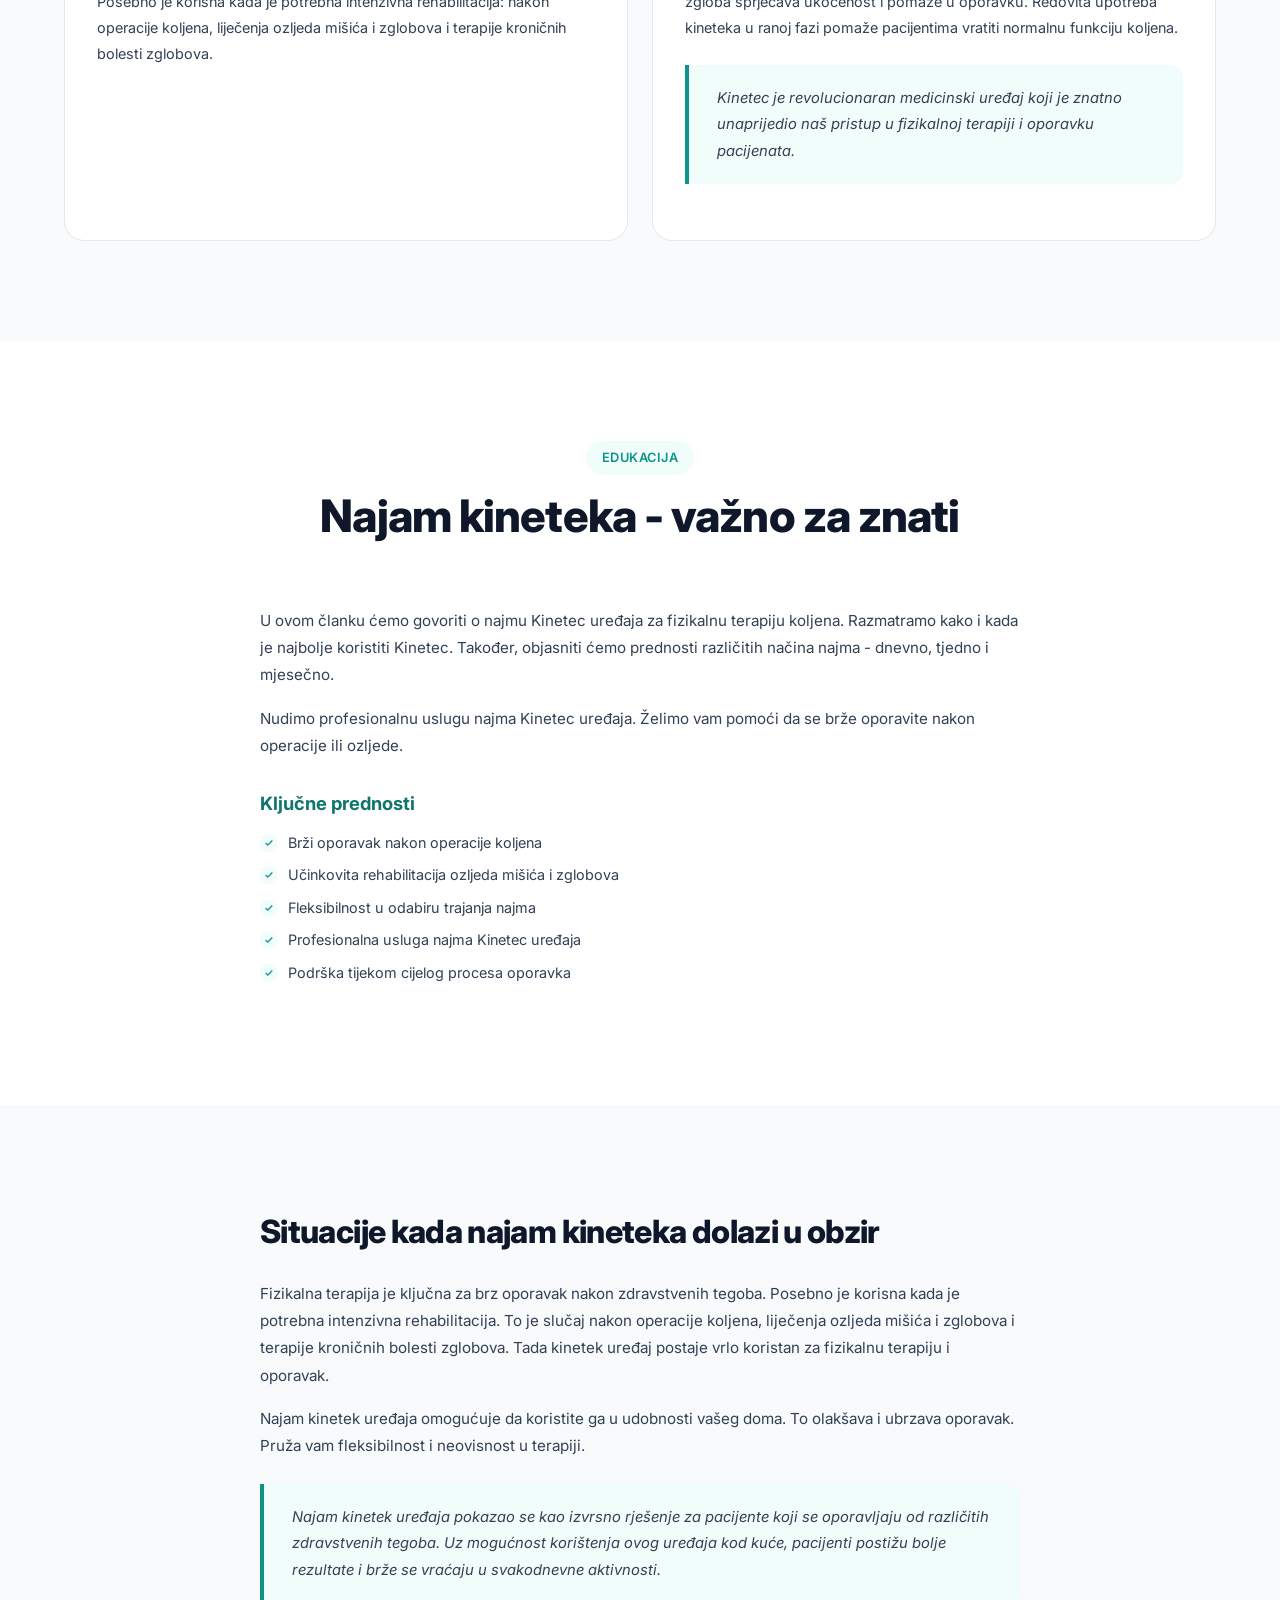
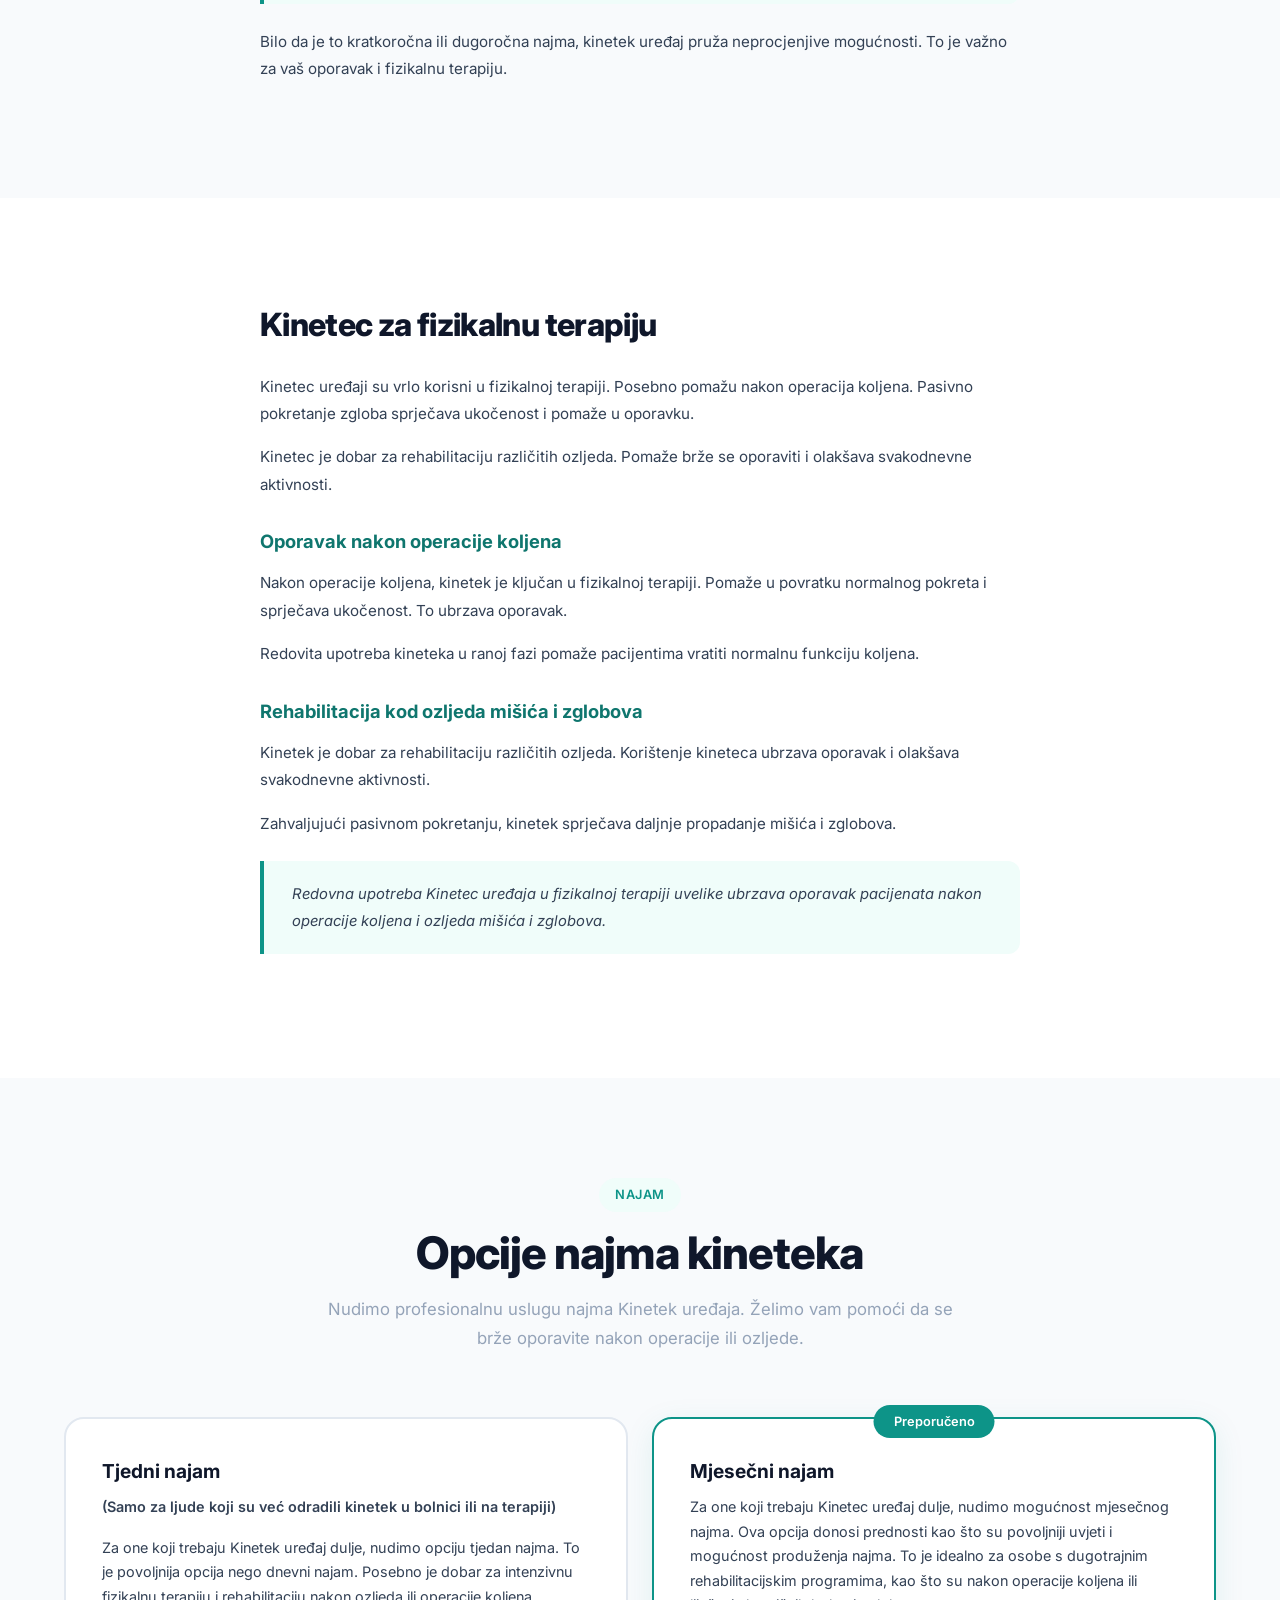
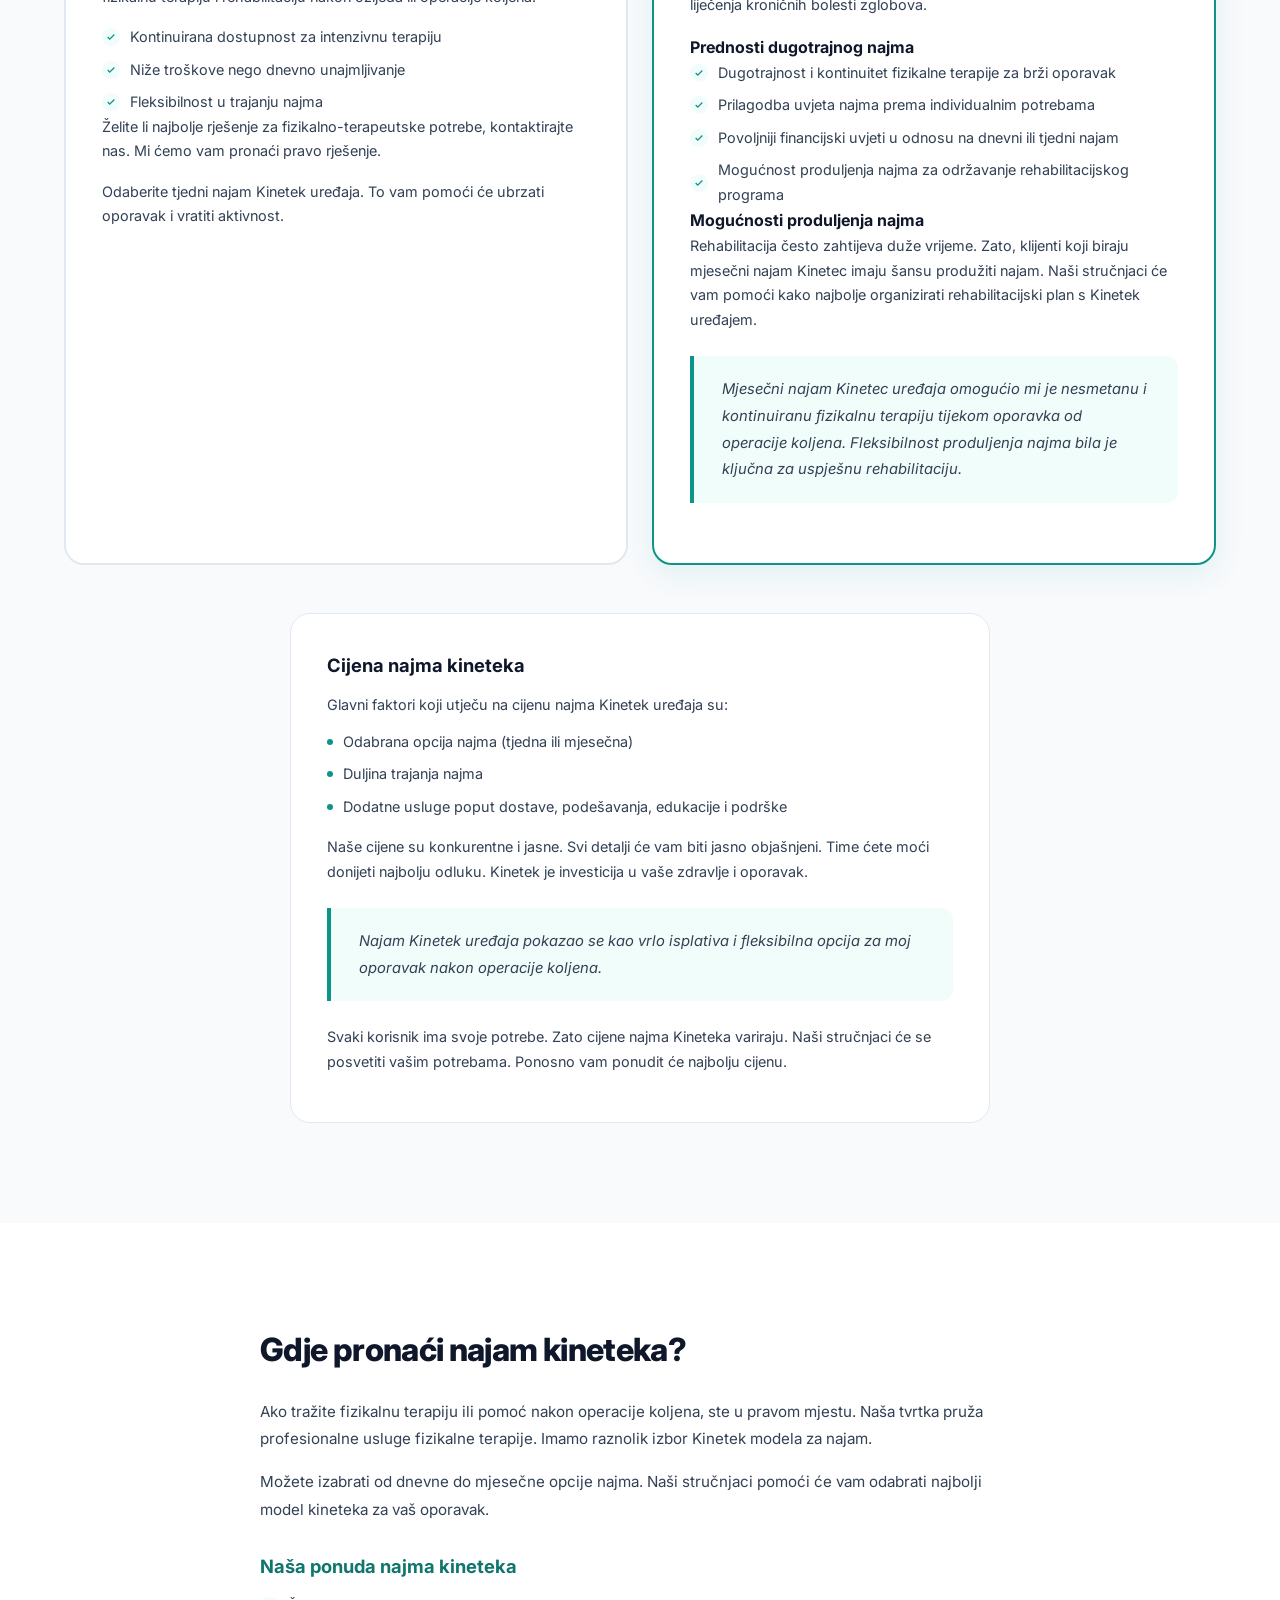
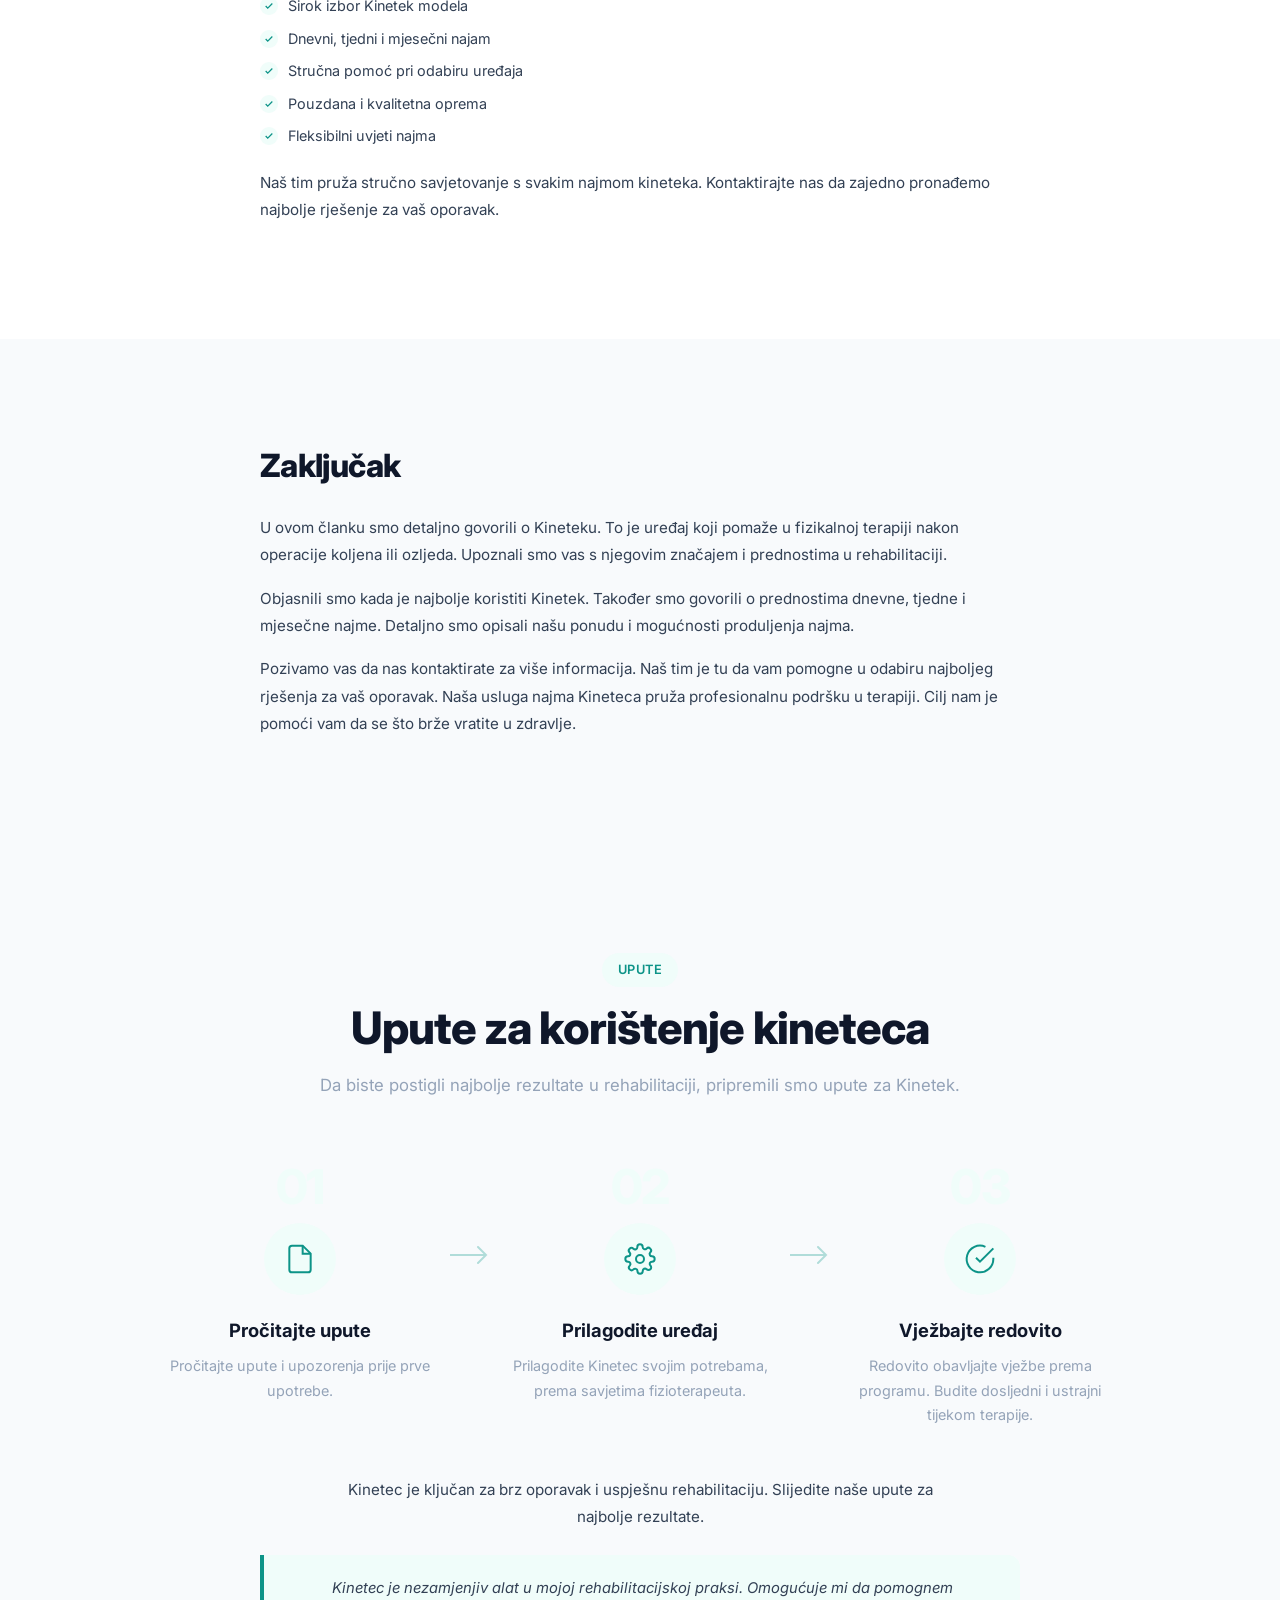
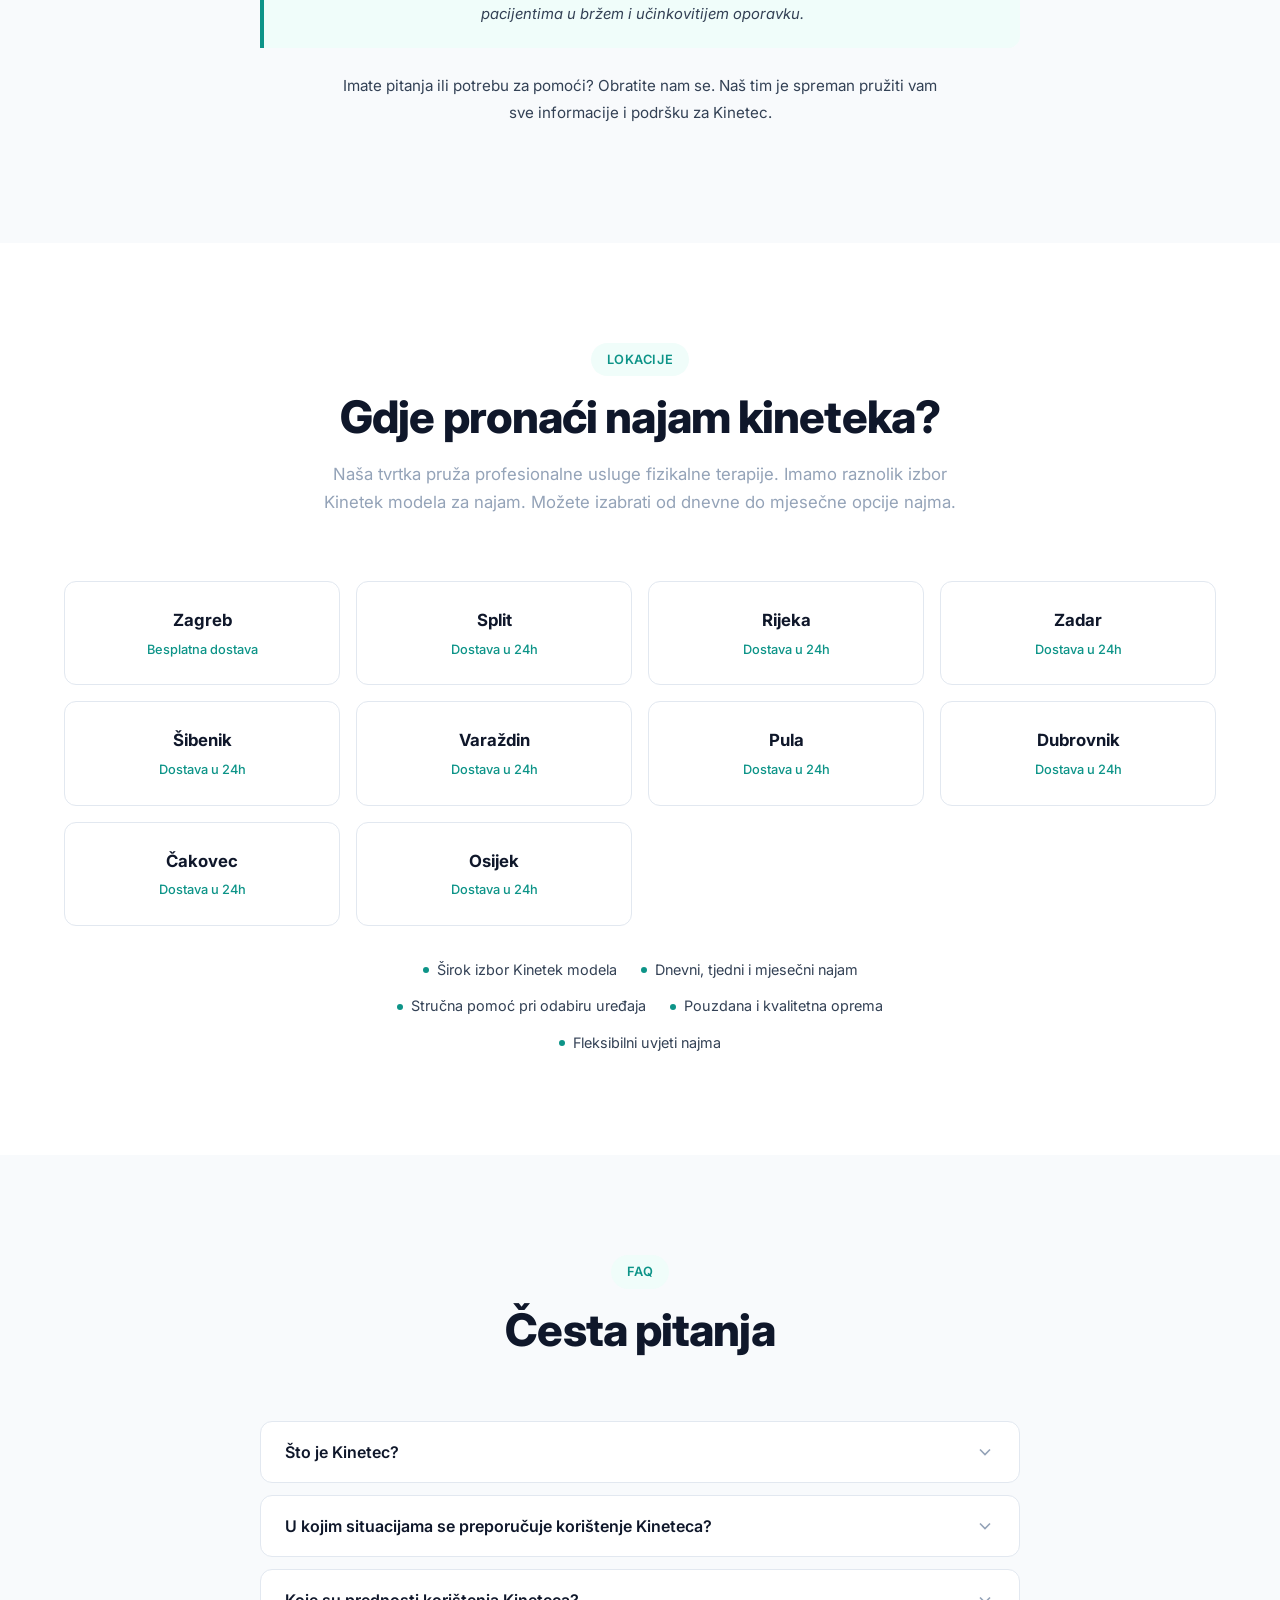
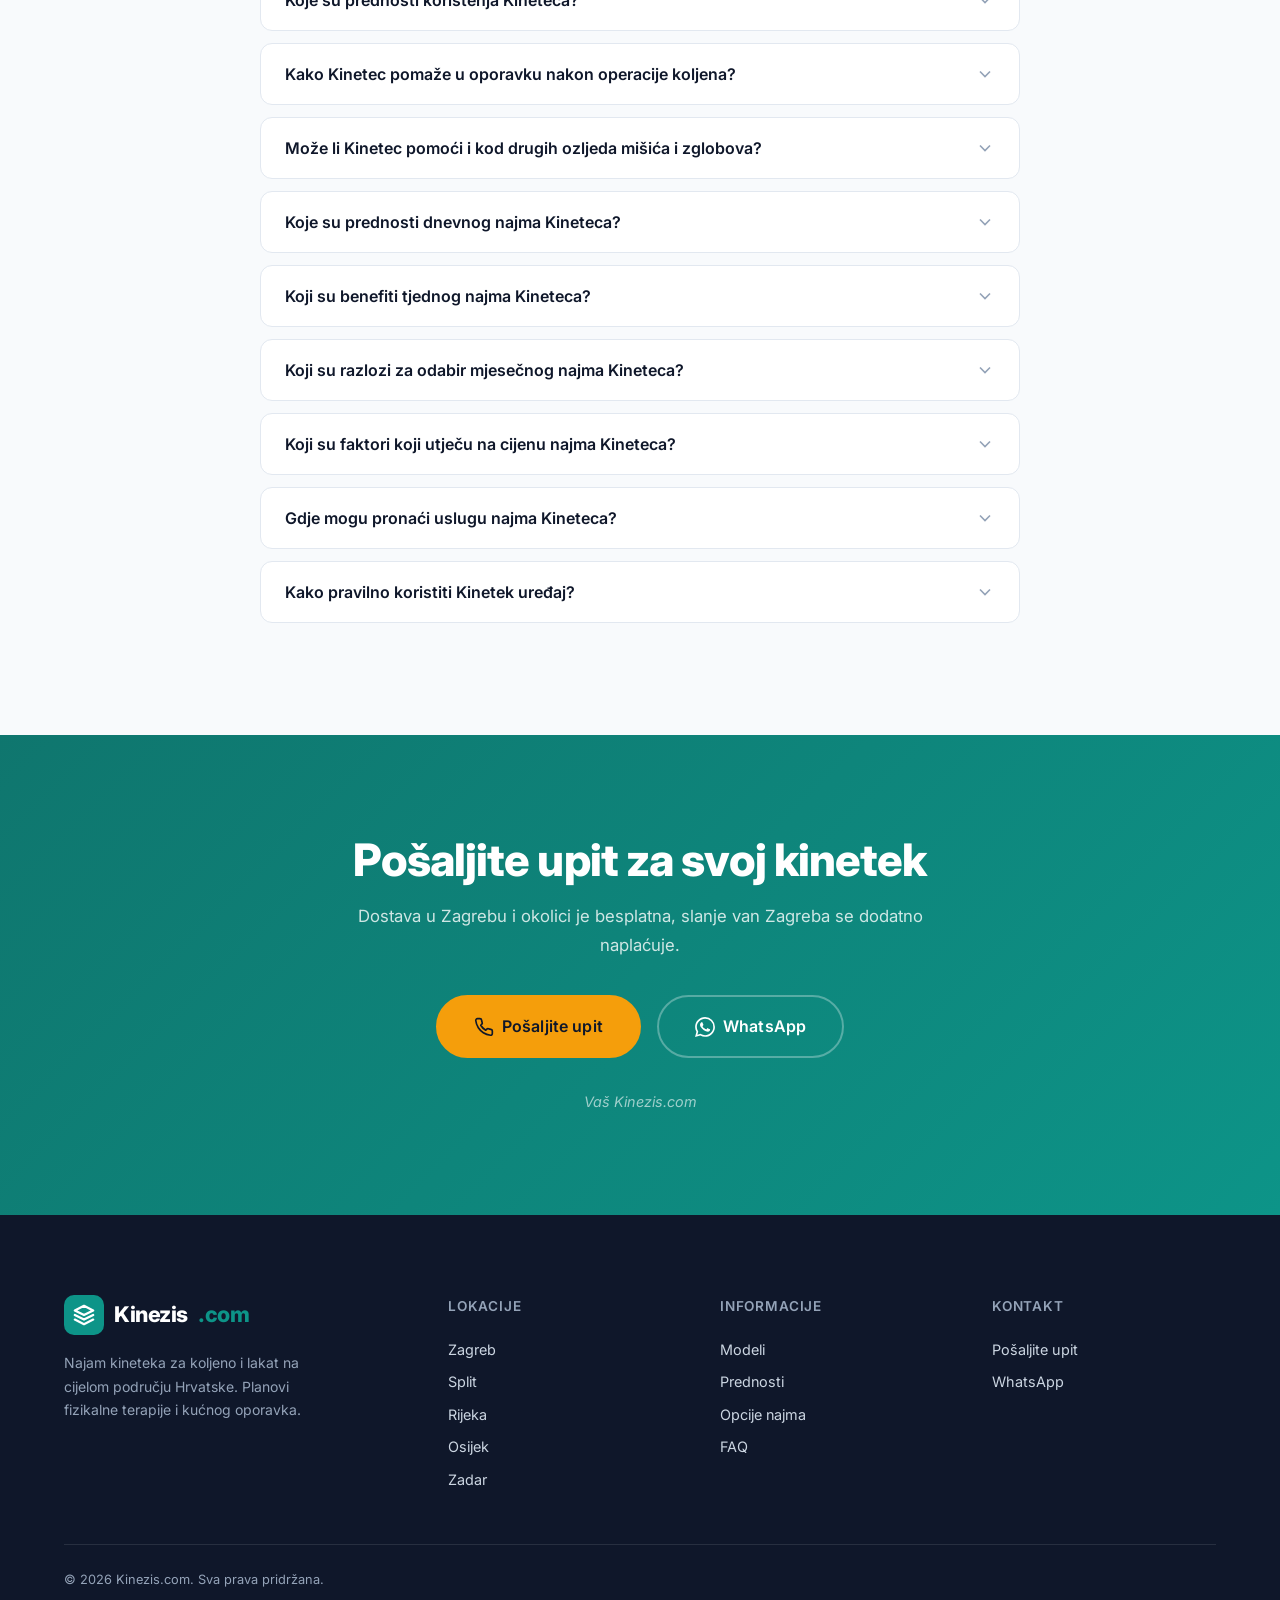
==== commit 69e75ff1: "Promijeni 'Nazovi' u 'Pošaljite upit' - dok ne bude tel" ====
--- a/index.html
+++ b/index.html
@@ -84,7 +84,7 @@
                     <a href="#najam">Najam</a>
                     <a href="#lokacije">Lokacije</a>
                     <a href="#faq">FAQ</a>
-                    <a href="#kontakt" class="nav__cta">Nazovite</a>
+                    <a href="#kontakt" class="nav__cta">Pošaljite upit</a>
                 </nav>
                 <button class="hamburger" id="hamburger" aria-label="Izbornik"><span></span><span></span><span></span></button>
             </div>
@@ -100,7 +100,7 @@
                 <div class="hero__content" data-animate="fade-right">
                     <div class="hero__badge"><span class="hero__badge-dot"></span>Dostupno odmah u cijeloj Hrvatskoj</div>
                     <h1 class="hero__title">Najam kineteka<br><span class="hero__title--accent">Kinetek za rehabilitaciju koljena i lakta</span></h1>
-                    <p class="hero__subtitle">Nazovi za procjenu oporavka, ne košta ništa a znači puno. Zbog kvalitete naših usluga, aparata, protokola i terapeuta smo već godinama prepoznati od strane najboljih ortopeda, sportaša na elitnim razinama i svih koji biraju najbolje za svoj oporavak.</p>
+                    <p class="hero__subtitle">Pošaljite upit za procjenu oporavka, ne košta ništa a znači puno. Zbog kvalitete naših usluga, aparata, protokola i terapeuta smo već godinama prepoznati od strane najboljih ortopeda, sportaša na elitnim razinama i svih koji biraju najbolje za svoj oporavak.</p>
                     <div class="hero__price">
                         <span class="hero__price-from">cijena između</span>
                         <span class="hero__price-amount">10 i 23</span>
@@ -109,7 +109,7 @@
                     <div class="hero__actions">
                         <a href="#kontakt" class="btn btn--primary btn--lg">
                             <svg width="20" height="20" viewBox="0 0 24 24" fill="none" stroke="currentColor" stroke-width="2" stroke-linecap="round" stroke-linejoin="round"><path d="M22 16.92v3a2 2 0 01-2.18 2 19.79 19.79 0 01-8.63-3.07 19.5 19.5 0 01-6-6 19.79 19.79 0 01-3.07-8.67A2 2 0 014.11 2h3a2 2 0 012 1.72c.127.96.361 1.903.7 2.81a2 2 0 01-.45 2.11L8.09 9.91a16 16 0 006 6l1.27-1.27a2 2 0 012.11-.45c.907.339 1.85.573 2.81.7A2 2 0 0122 16.92z"/></svg>
-                            Nazovi za svoj kinetek
+                            Pošaljite upit za svoj kinetek
                         </a>
                         <a href="#modeli" class="btn btn--outline btn--lg">Pogledaj modele <svg width="18" height="18" viewBox="0 0 24 24" fill="none" stroke="currentColor" stroke-width="2" stroke-linecap="round"><path d="M7 17l9.2-9.2M17 17V7.8H7.8"/></svg></a>
                     </div>
@@ -188,7 +188,7 @@
                 </div>
             </div>
             <div class="models__cta" data-animate="fade-up">
-                <a href="#kontakt" class="btn btn--primary btn--lg">Nazovi za svoj kinetek</a>
+                <a href="#kontakt" class="btn btn--primary btn--lg">Pošaljite upit za svoj kinetek</a>
                 <p class="models__note">Dostava u Zagrebu i okolici je besplatna, slanje van Zagreba se dodatno naplaćuje.</p>
             </div>
         </div>
@@ -237,7 +237,7 @@
             </div>
             <div class="best__quote" data-animate="fade-up">
                 <p>S obzirom na naše visoke ocjene, broj zadovoljnih klijenata i podršku, s ponosom možemo reći da smo najbolji na tržištu kada se govori o kućnom oporavku i uvodu u oporavak nakon operacije ili ozljede koljena.</p>
-                <a href="#kontakt" class="btn btn--primary">Nazovi</a>
+                <a href="#kontakt" class="btn btn--primary">Pošaljite upit</a>
             </div>
         </div>
     </section>
@@ -508,7 +508,7 @@
     <section class="section section--primary" id="kontakt">
         <div class="container">
             <div class="cta__center" data-animate="fade-up">
-                <h2 class="section__title section__title--light">Nazovi za svoj kinetek</h2>
+                <h2 class="section__title section__title--light">Pošaljite upit za svoj kinetek</h2>
                 <p class="cta__subtitle">Dostava u Zagrebu i okolici je besplatna, slanje van Zagreba se dodatno naplaćuje.</p>
                 <div class="cta__actions">
                     <a href="#kontakt" class="btn btn--accent btn--lg">
@@ -543,7 +543,7 @@
 
     <!-- WHATSAPP FLOATING -->
     <a href="#kontakt" class="whatsapp-float" target="_blank" rel="noopener" aria-label="WhatsApp"><svg width="28" height="28" viewBox="0 0 24 24" fill="white"><path d="M17.472 14.382c-.297-.149-1.758-.867-2.03-.967-.273-.099-.471-.148-.67.15-.197.297-.767.966-.94 1.164-.173.199-.347.223-.644.075-.297-.15-1.255-.463-2.39-1.475-.883-.788-1.48-1.761-1.653-2.059-.173-.297-.018-.458.13-.606.134-.133.298-.347.446-.52.149-.174.198-.298.298-.497.099-.198.05-.371-.025-.52-.075-.149-.669-1.612-.916-2.207-.242-.579-.487-.5-.669-.51-.173-.008-.371-.01-.57-.01-.198 0-.52.074-.792.372-.272.297-1.04 1.016-1.04 2.479 0 1.462 1.065 2.875 1.213 3.074.149.198 2.096 3.2 5.077 4.487.709.306 1.262.489 1.694.625.712.227 1.36.195 1.871.118.571-.085 1.758-.719 2.006-1.413.248-.694.248-1.289.173-1.413-.074-.124-.272-.198-.57-.347m-5.421 7.403h-.004a9.87 9.87 0 01-5.031-1.378l-.361-.214-3.741.982.998-3.648-.235-.374a9.86 9.86 0 01-1.51-5.26c.001-5.45 4.436-9.884 9.888-9.884 2.64 0 5.122 1.03 6.988 2.898a9.825 9.825 0 012.893 6.994c-.003 5.45-4.437 9.884-9.885 9.884m8.413-18.297A11.815 11.815 0 0012.05 0C5.495 0 .16 5.335.157 11.892c0 2.096.547 4.142 1.588 5.945L.057 24l6.305-1.654a11.882 11.882 0 005.683 1.448h.005c6.554 0 11.89-5.335 11.893-11.893a11.821 11.821 0 00-3.48-8.413z"/></svg></a>
-    <a href="#kontakt" class="phone-float" aria-label="Nazovite"><svg width="24" height="24" viewBox="0 0 24 24" fill="none" stroke="white" stroke-width="2" stroke-linecap="round" stroke-linejoin="round"><path d="M22 16.92v3a2 2 0 01-2.18 2 19.79 19.79 0 01-8.63-3.07 19.5 19.5 0 01-6-6 19.79 19.79 0 01-3.07-8.67A2 2 0 014.11 2h3a2 2 0 012 1.72c.127.96.361 1.903.7 2.81a2 2 0 01-.45 2.11L8.09 9.91a16 16 0 006 6l1.27-1.27a2 2 0 012.11-.45c.907.339 1.85.573 2.81.7A2 2 0 0122 16.92z"/></svg></a>
+    <a href="#kontakt" class="phone-float" aria-label="Kontakt"><svg width="24" height="24" viewBox="0 0 24 24" fill="none" stroke="white" stroke-width="2" stroke-linecap="round" stroke-linejoin="round"><path d="M22 16.92v3a2 2 0 01-2.18 2 19.79 19.79 0 01-8.63-3.07 19.5 19.5 0 01-6-6 19.79 19.79 0 01-3.07-8.67A2 2 0 014.11 2h3a2 2 0 012 1.72c.127.96.361 1.903.7 2.81a2 2 0 01-.45 2.11L8.09 9.91a16 16 0 006 6l1.27-1.27a2 2 0 012.11-.45c.907.339 1.85.573 2.81.7A2 2 0 0122 16.92z"/></svg></a>
 
     <script src="/script.js" defer></script>
 </body>
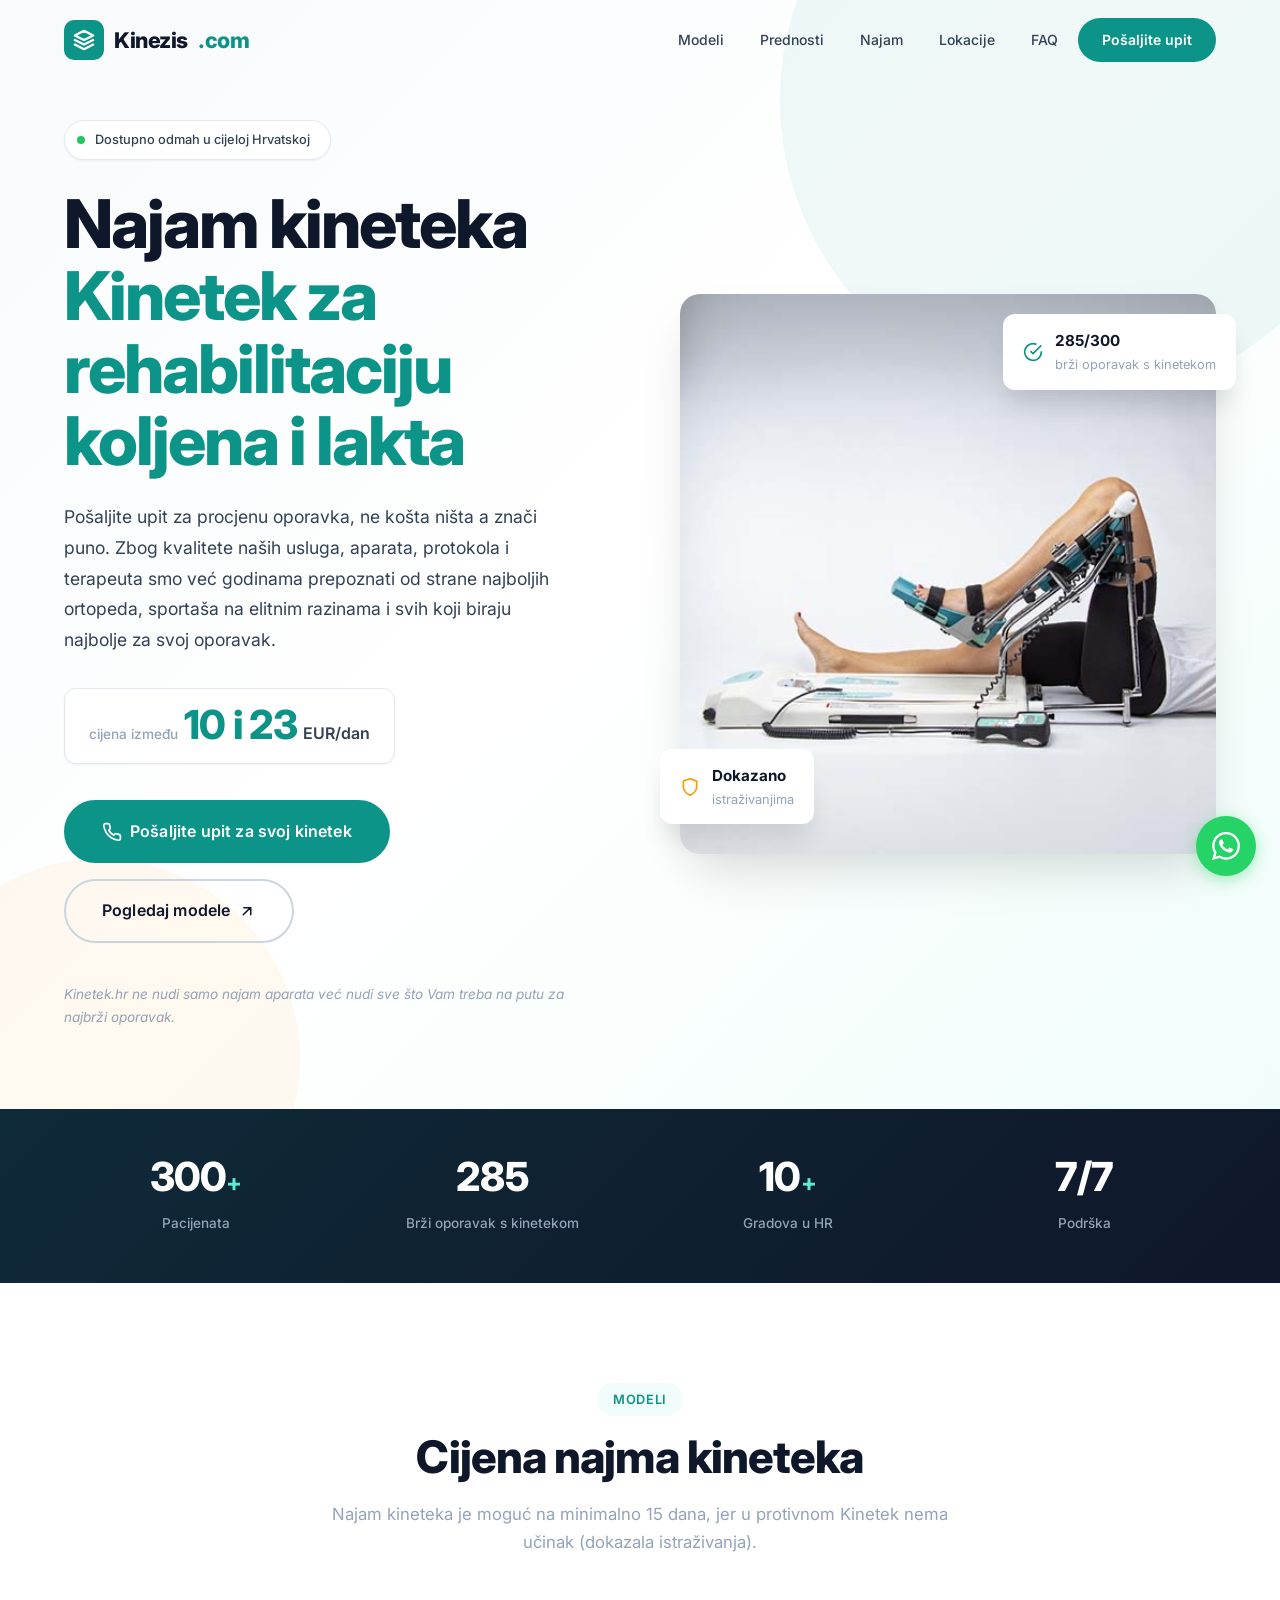
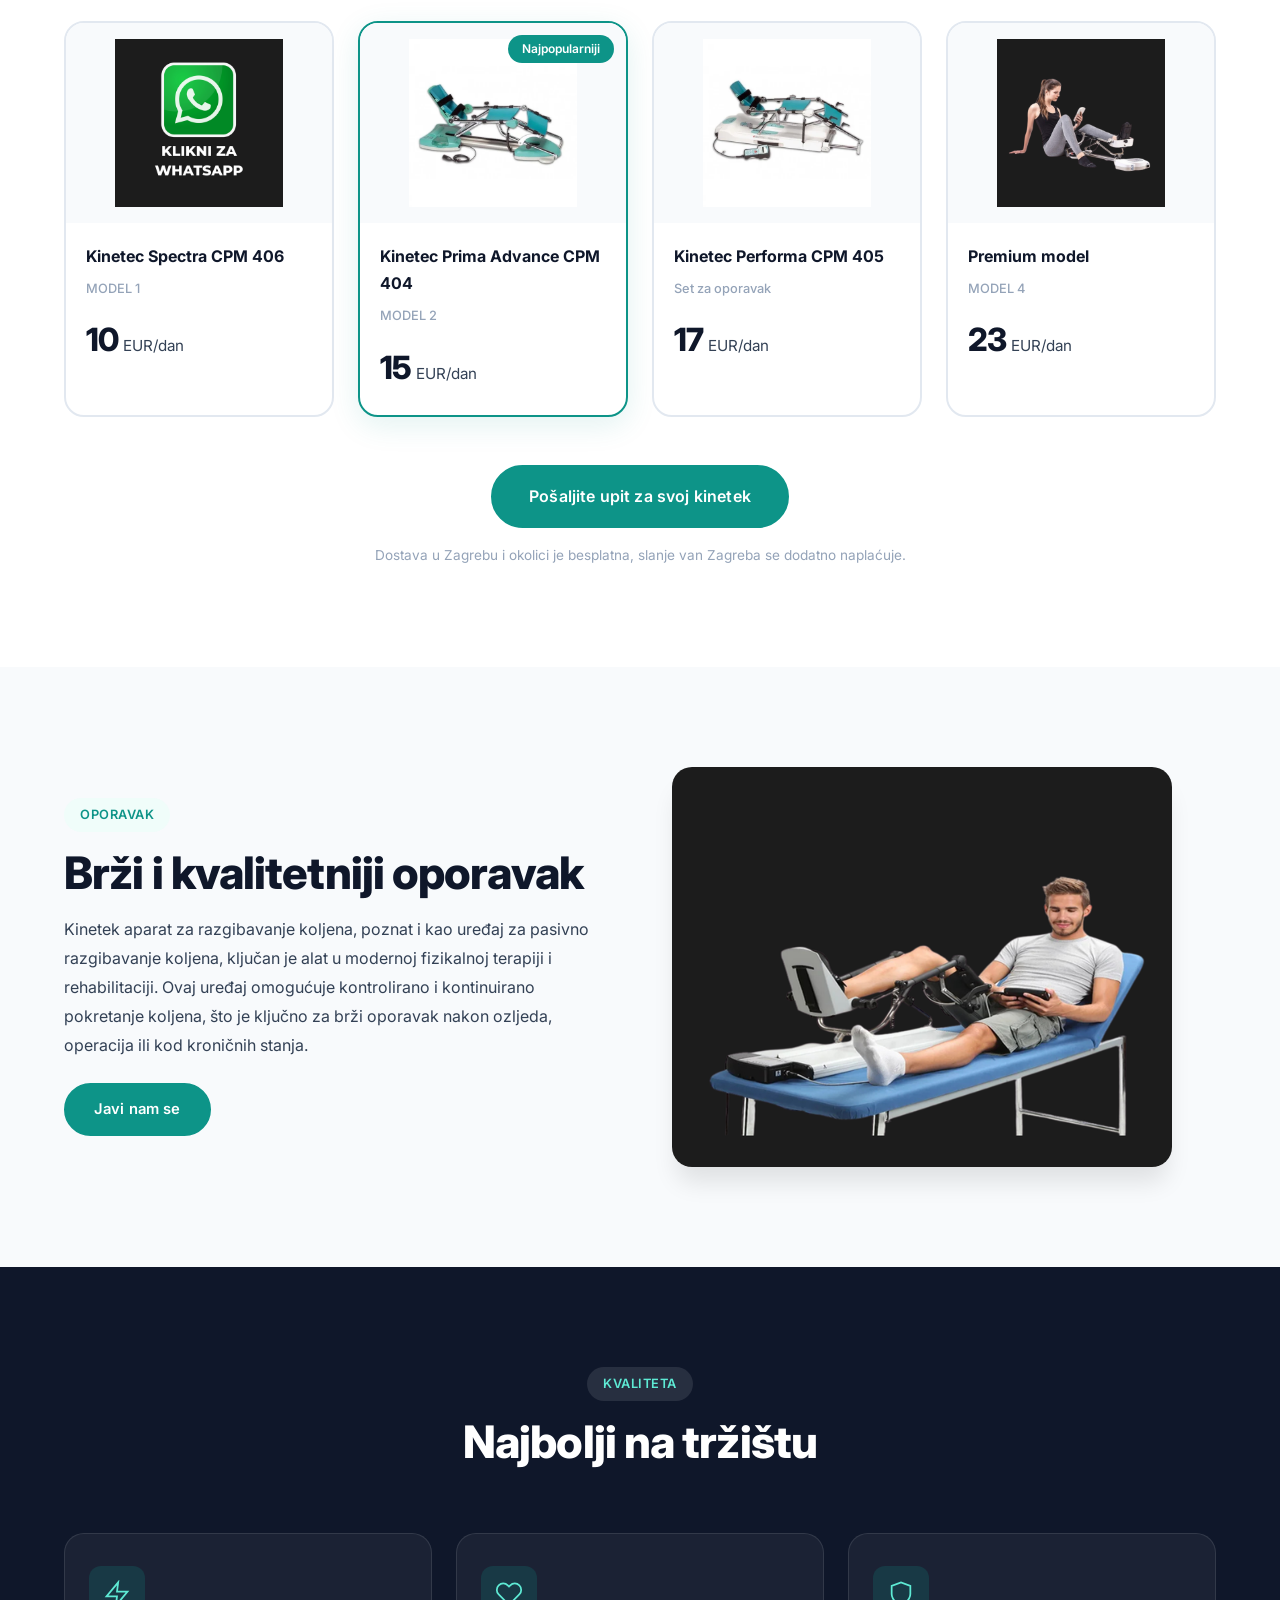
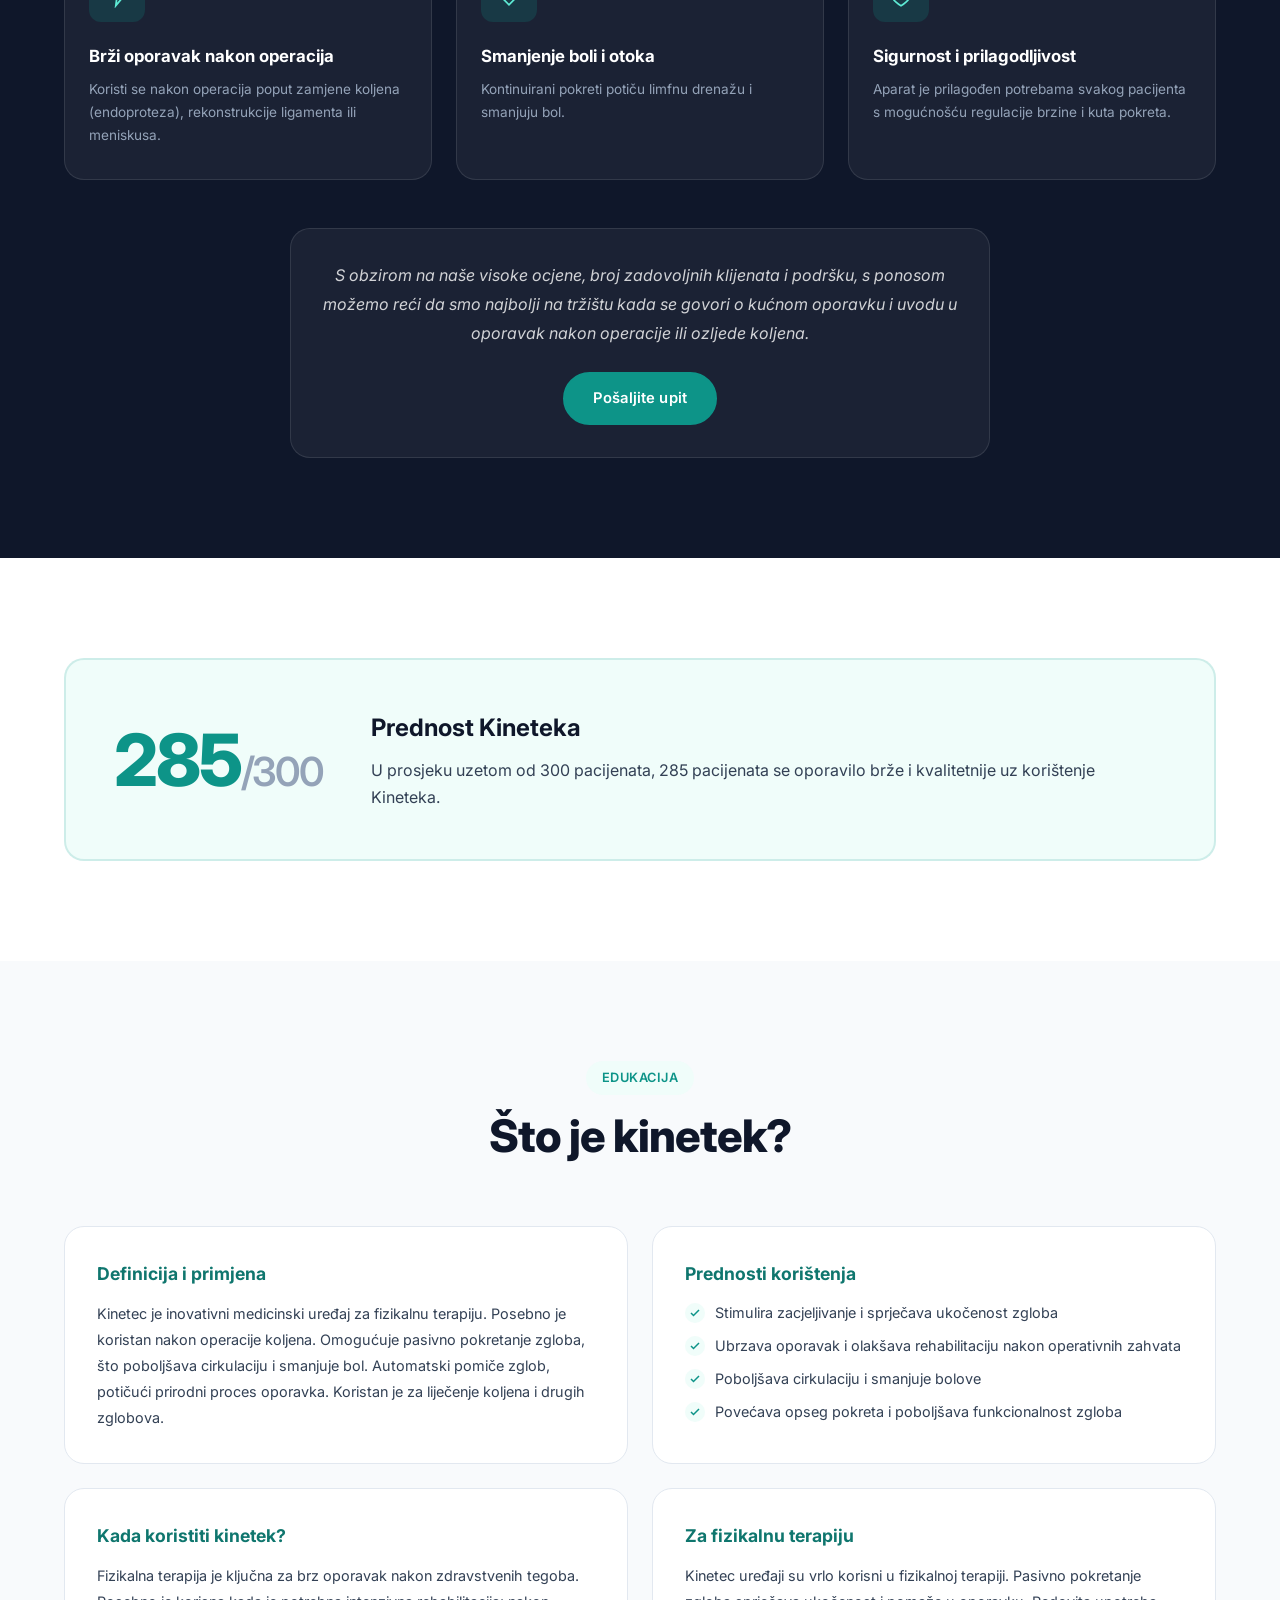
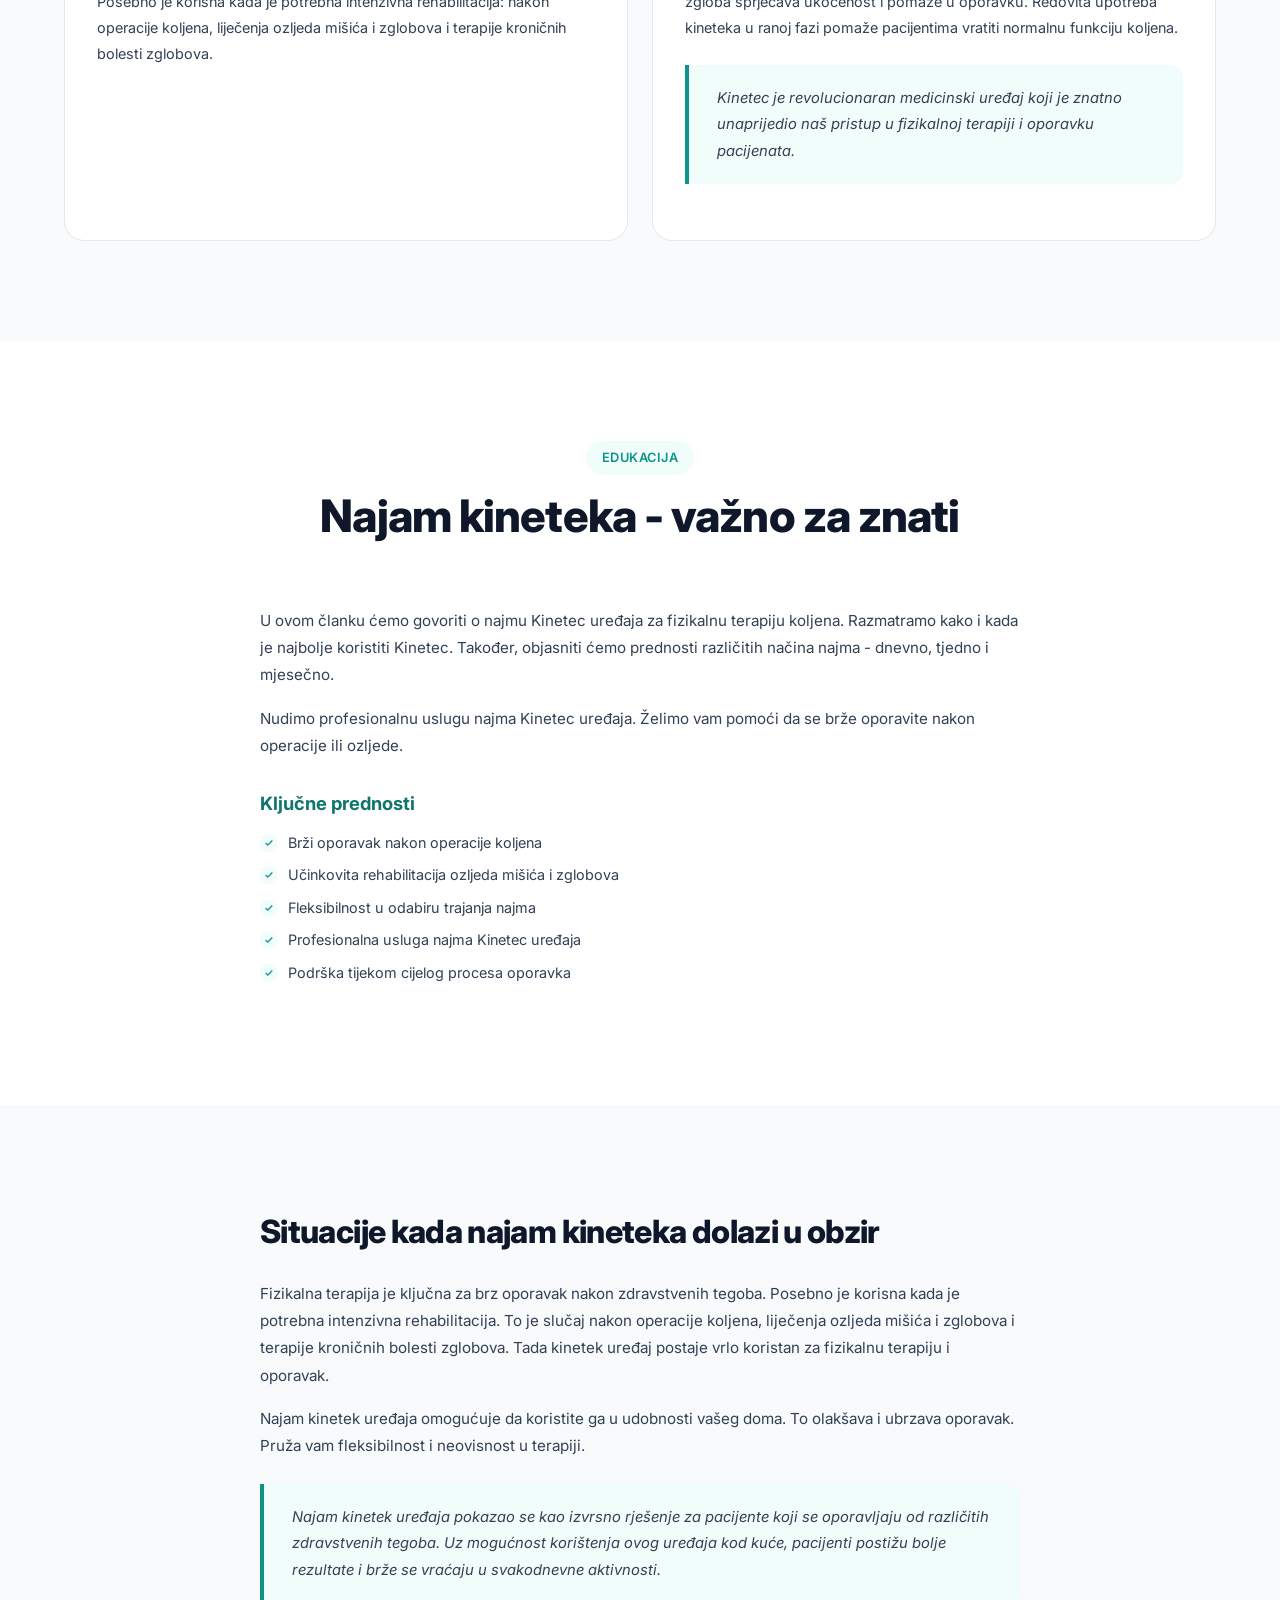
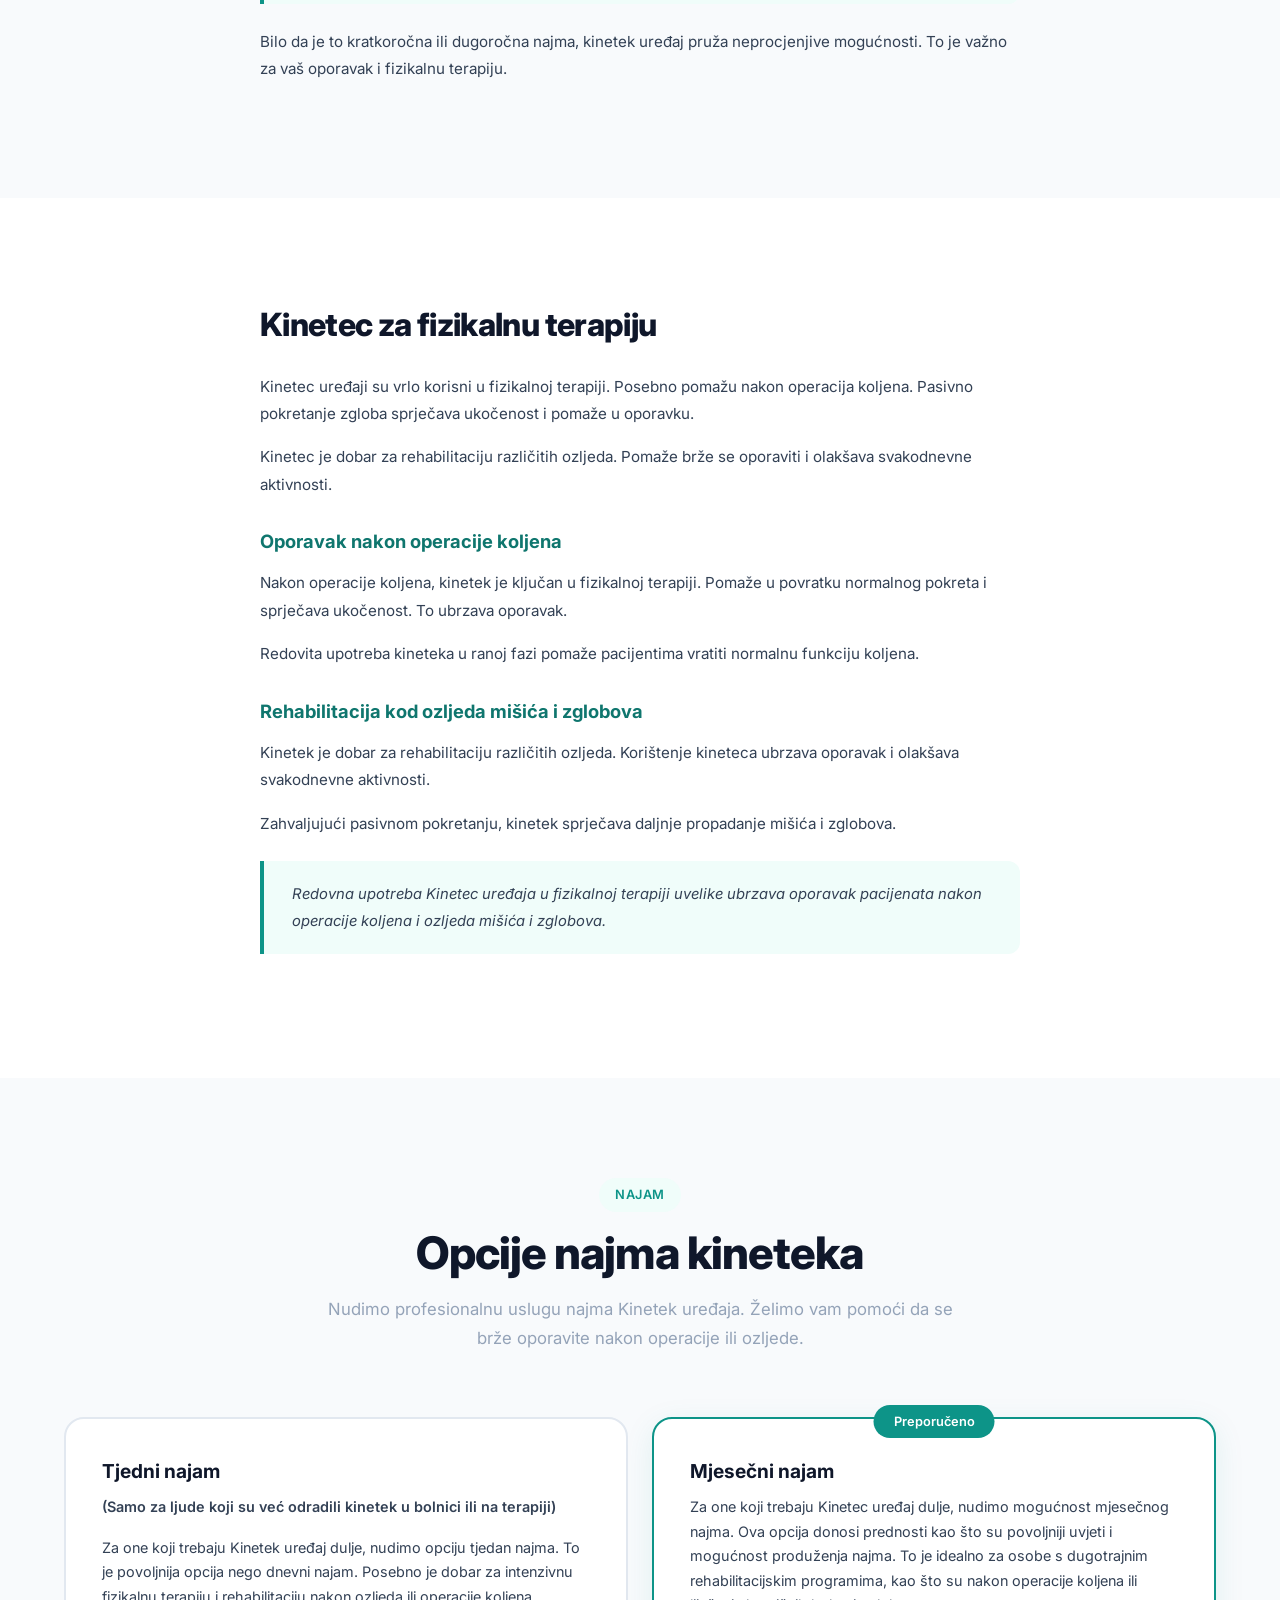
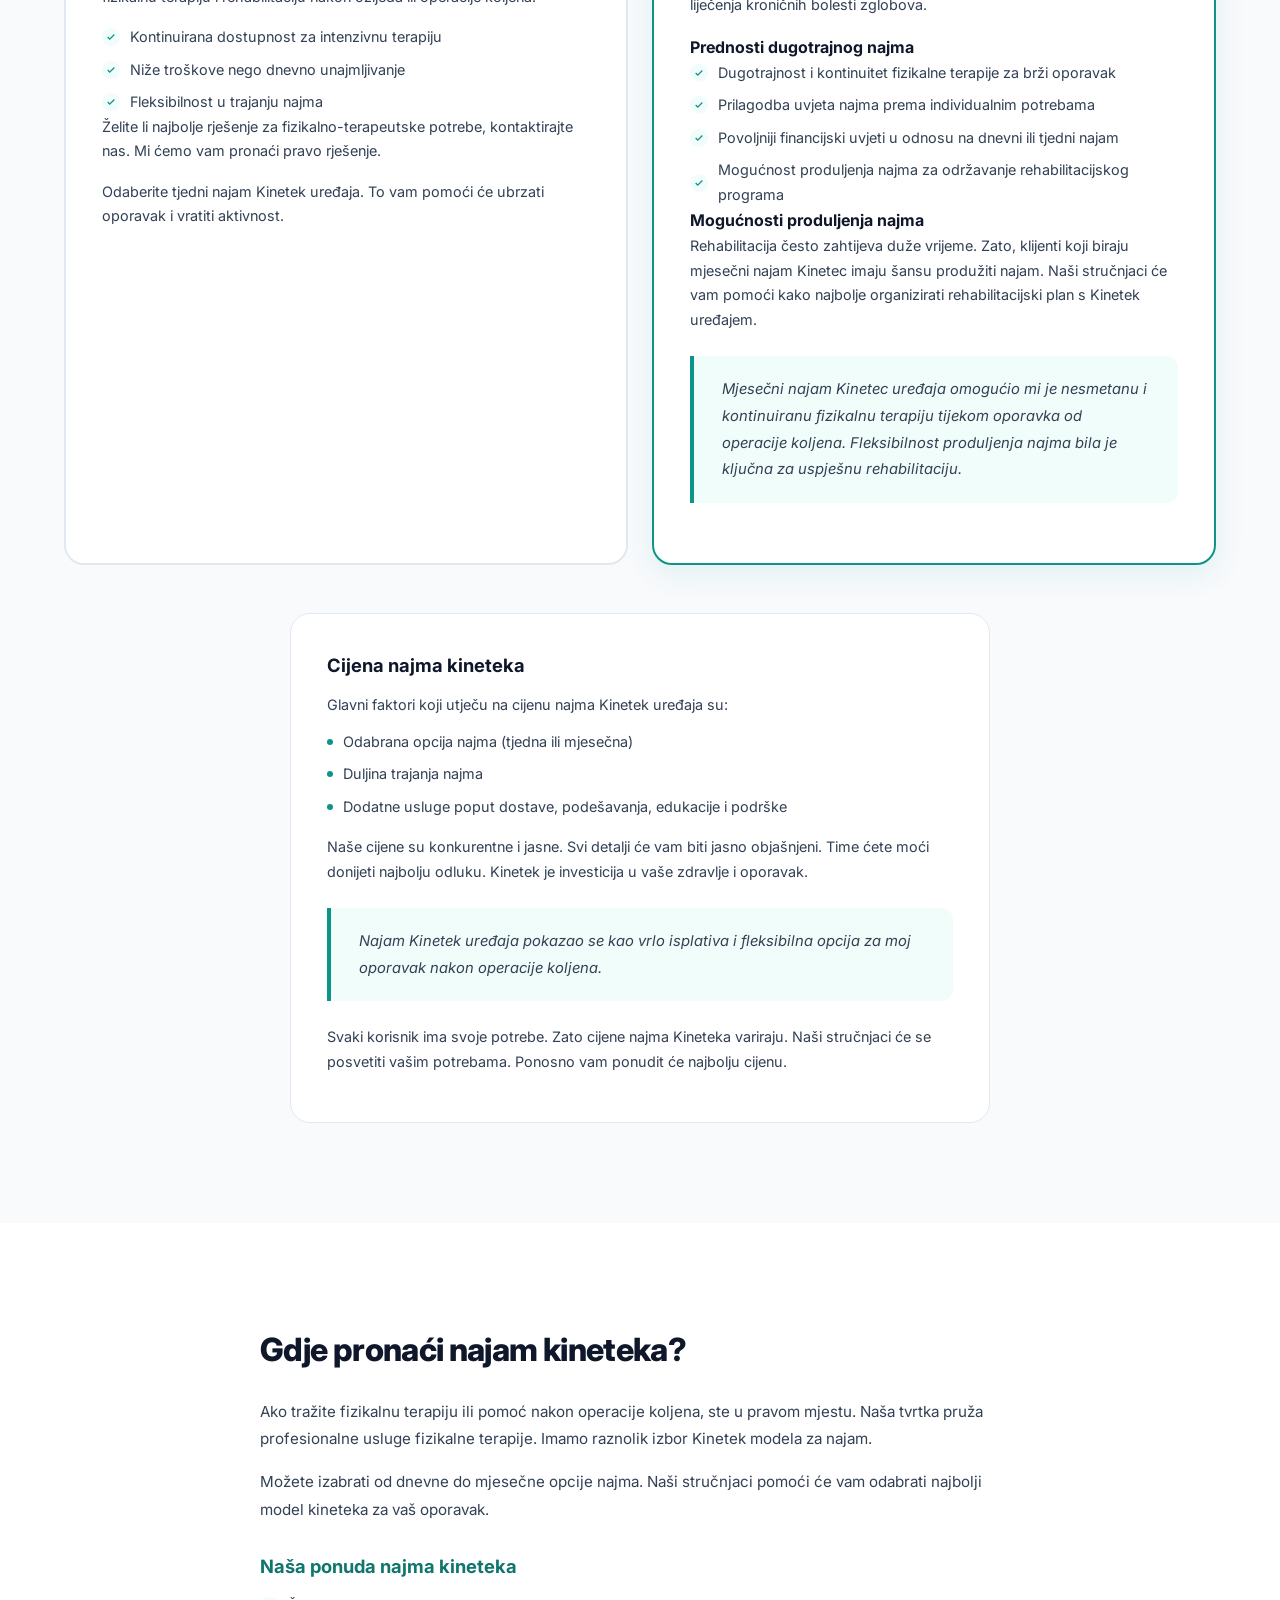
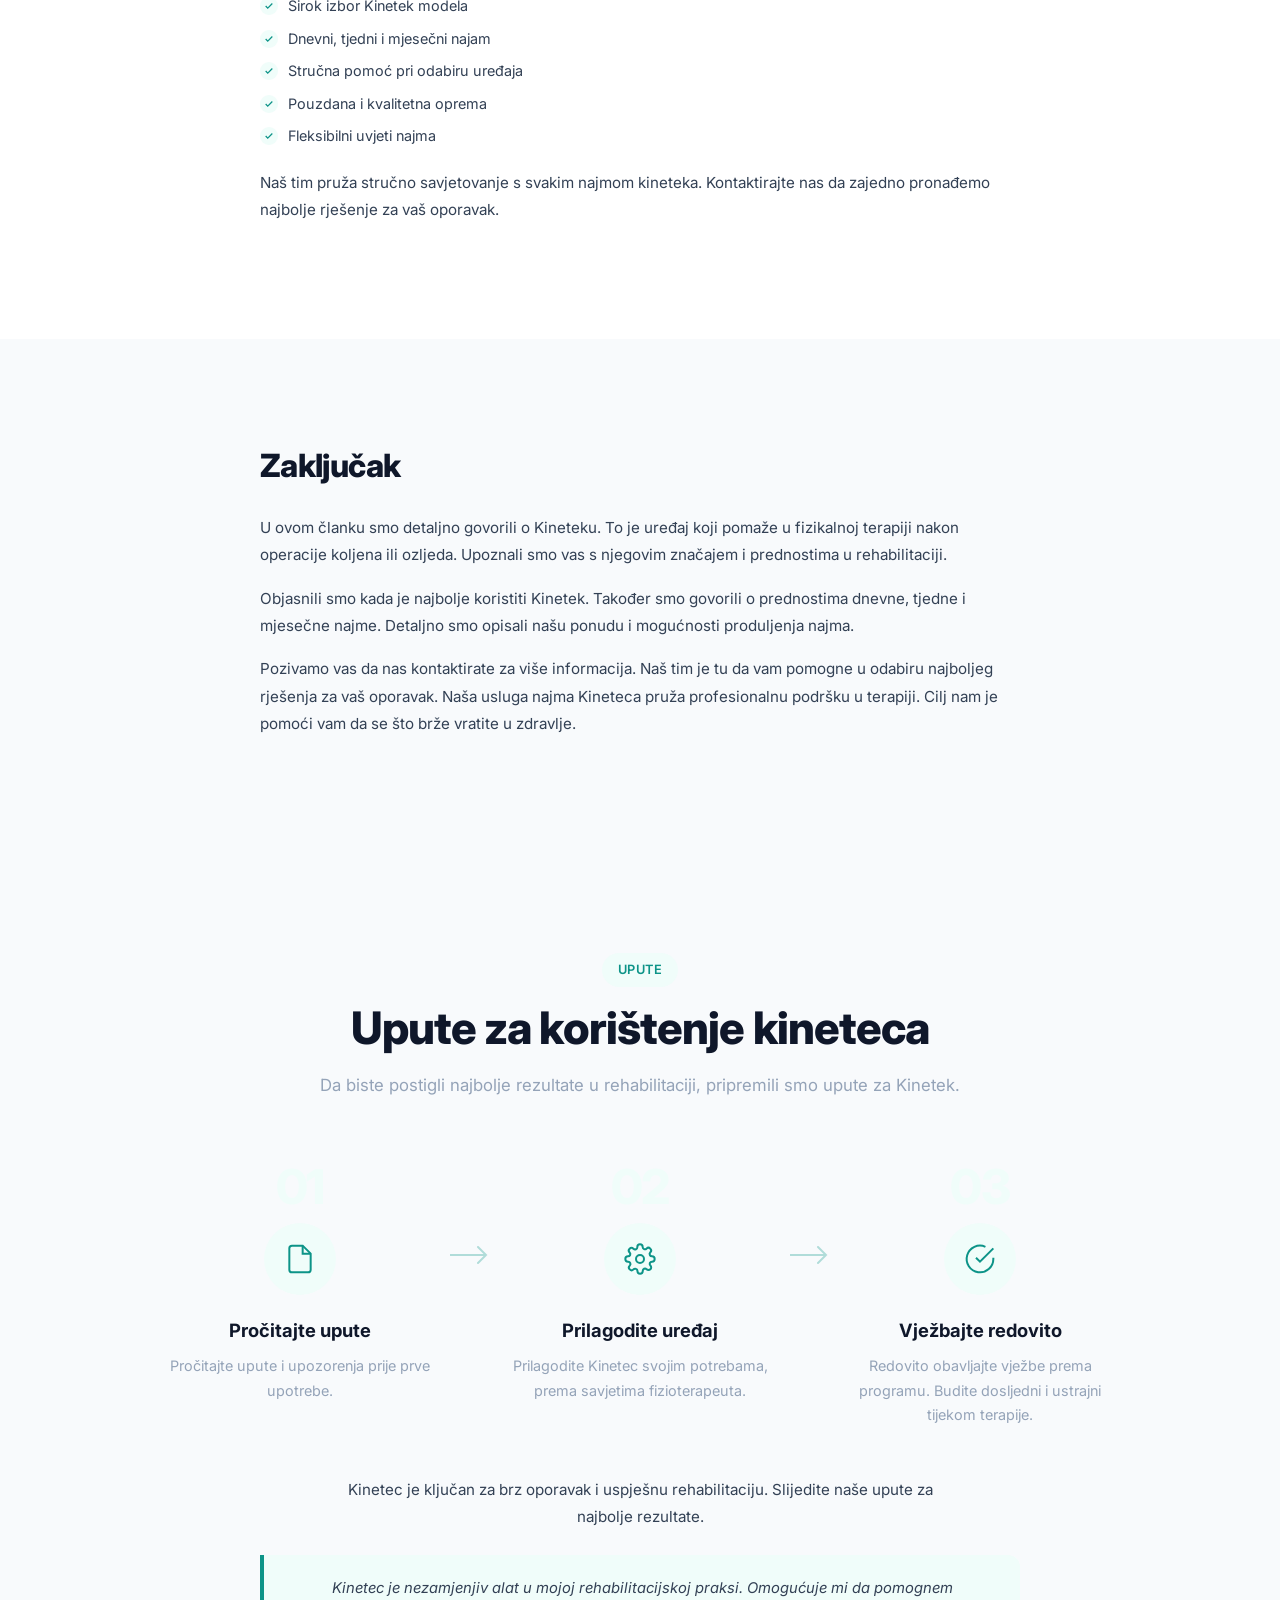
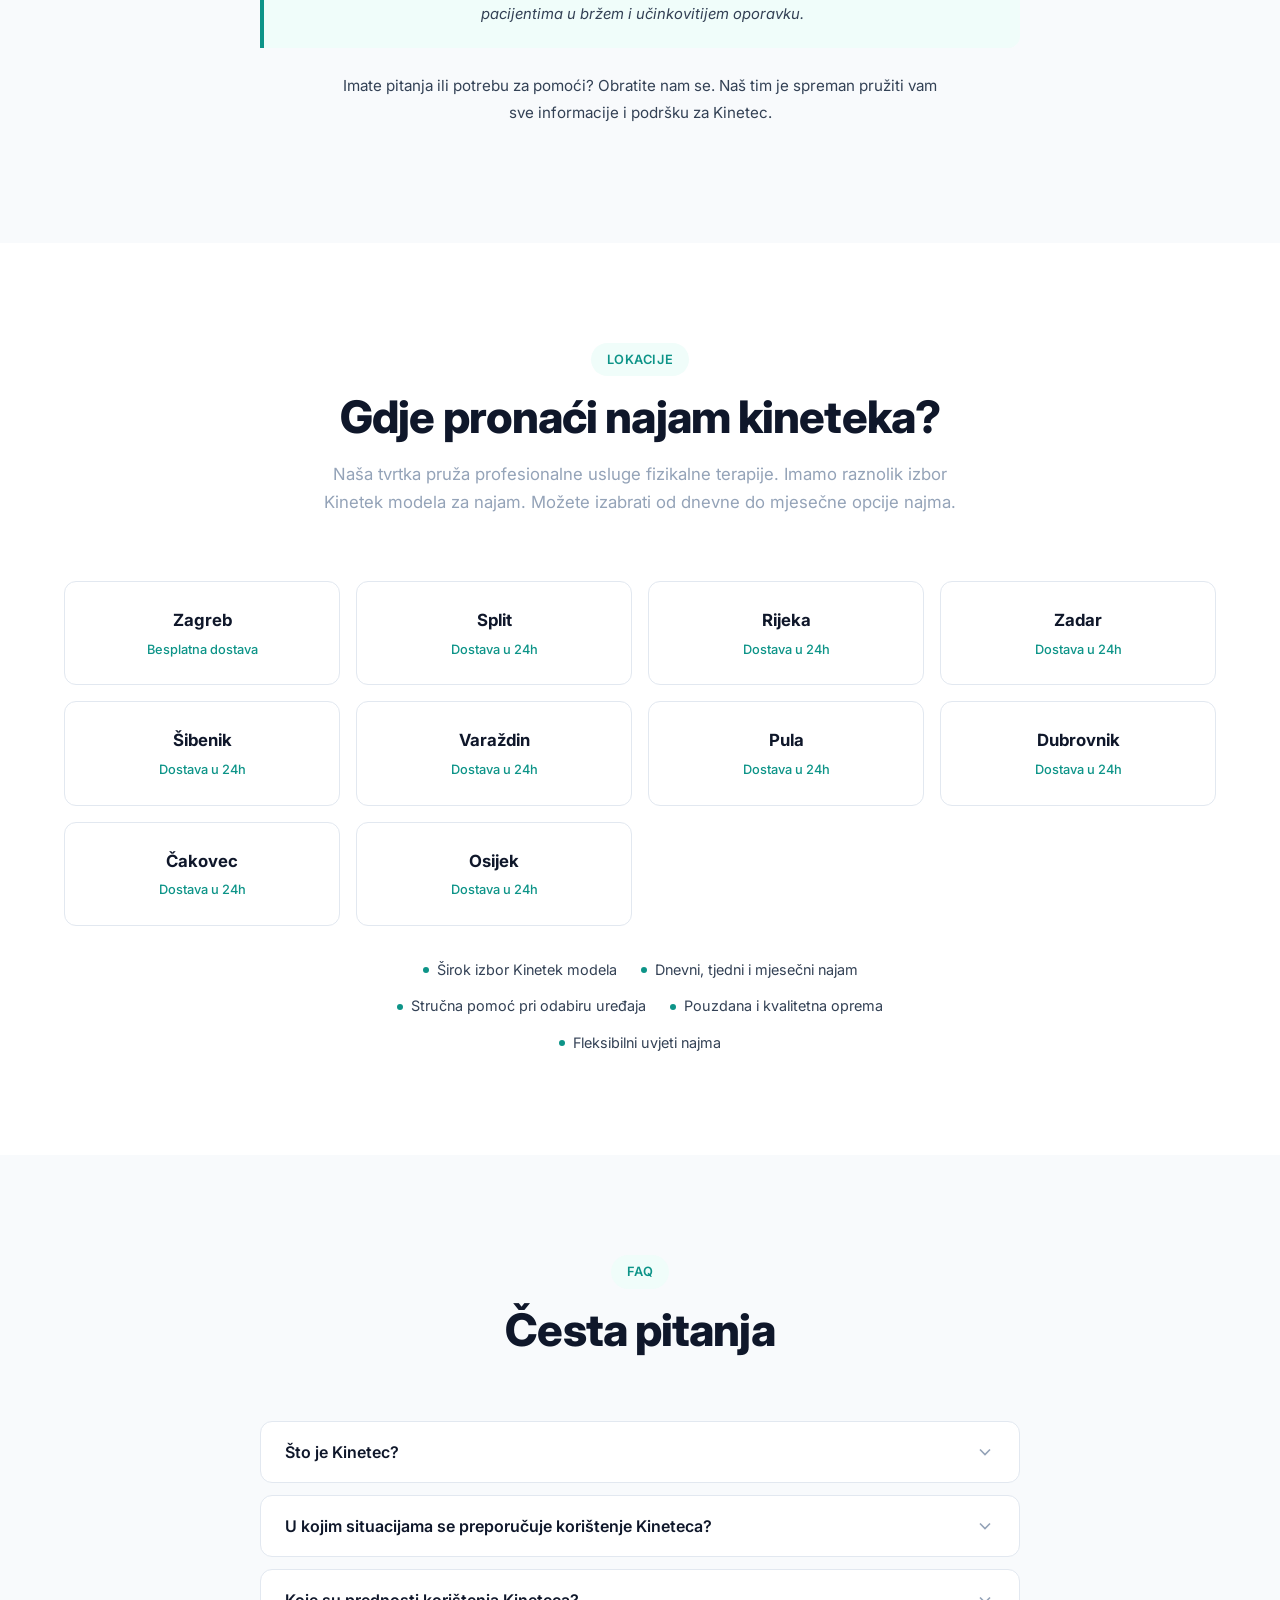
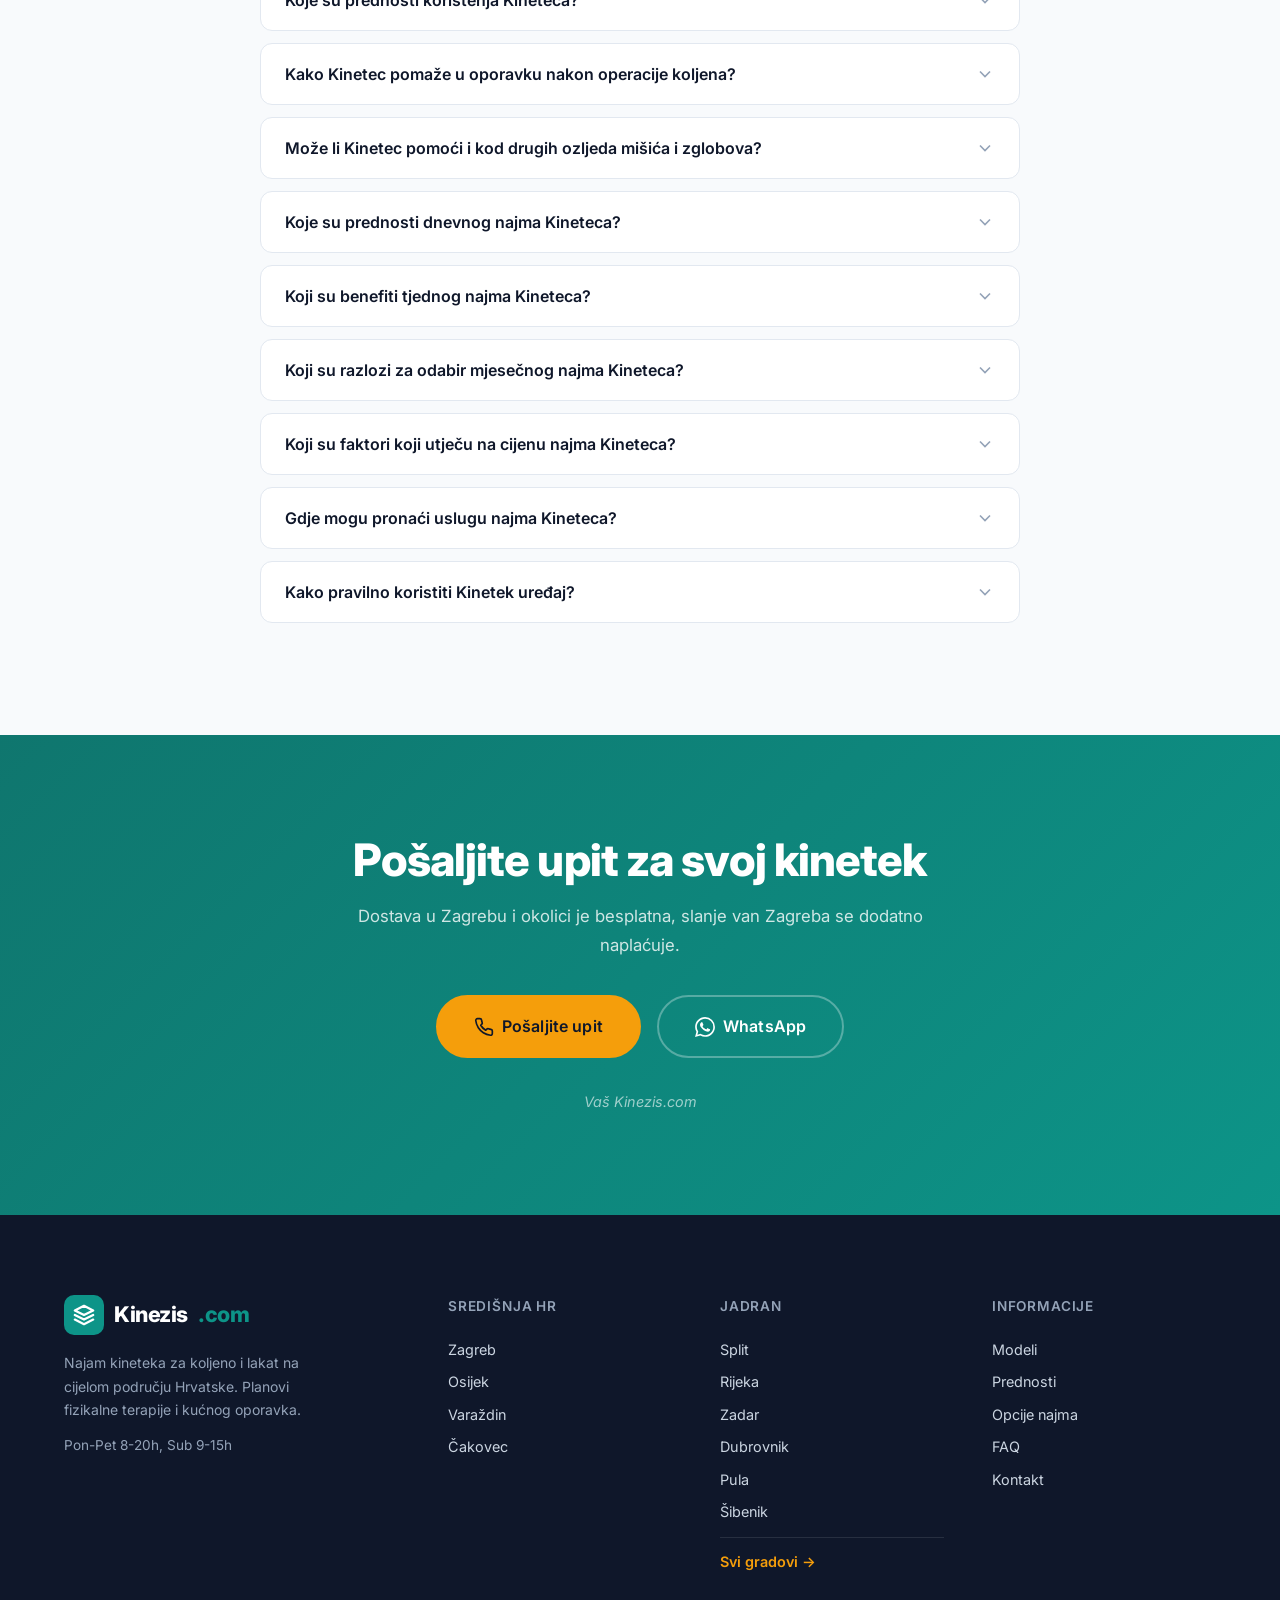
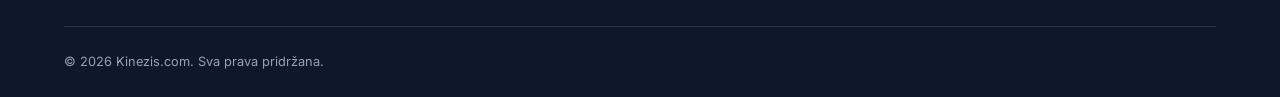
==== commit d829f7a7: "Upgrade: /gradovi/ hub + /kontakt/ stranica, sitemap 13 URL-ova, BreadcrumbList schema na svih 10 gr" ====
--- a/index.html
+++ b/index.html
@@ -3,8 +3,8 @@
 <head>
     <meta charset="UTF-8">
     <meta name="viewport" content="width=device-width, initial-scale=1.0">
-    <title>Kinezis.com | Najam kineteka za koljeno i lakat po cijeloj Hrvatskoj</title>
-    <meta name="description" content="Pronađite svoj kinetek za najam. Vršimo najam kineteka za koljeno i lakat na cijelom području republike Hrvatske. Uz najam kineteka radimo i planove fizikalne terapije i kućnog oporavka.">
+    <title>Najam kineteka - cijena od 10 EUR/dan | Kinezis.com</title>
+    <meta name="description" content="Najam kineteka za koljeno i lakat - cijena od 10 EUR/dan. Dostava cijela Hrvatska. Brzi oporavak nakon operacije. Pošaljite upit.">
     <meta name="keywords" content="kinetek, najam kineteka, CPM uređaj, rehabilitacija koljena, kinetek Zagreb, kinetek Split, kinetek Rijeka, najam kineteka cijena, fizikalna terapija">
     <meta name="robots" content="index, follow, max-snippet:-1, max-image-preview:large, max-video-preview:-1">
     <meta name="geo.region" content="HR">
@@ -532,10 +532,11 @@
                 <div class="footer__brand">
                     <a href="/" class="logo"><div class="logo__icon"><svg viewBox="0 0 24 24" fill="none" stroke="white" stroke-width="2.5" stroke-linecap="round" stroke-linejoin="round"><path d="M12 2L2 7l10 5 10-5-10-5z"/><path d="M2 17l10 5 10-5"/><path d="M2 12l10 5 10-5"/></svg></div>Kinezis<span>.com</span></a>
                     <p>Najam kineteka za koljeno i lakat na cijelom području Hrvatske. Planovi fizikalne terapije i kućnog oporavka.</p>
-                </div>
-                <div class="footer__col"><h4>Lokacije</h4><a href="/najam-kineteka-zagreb/">Zagreb</a><a href="/najam-kineteka-split/">Split</a><a href="/najam-kineteka-rijeka/">Rijeka</a><a href="/najam-kineteka-osijek/">Osijek</a><a href="/najam-kineteka-zadar/">Zadar</a></div>
-                <div class="footer__col"><h4>Informacije</h4><a href="#modeli">Modeli</a><a href="#prednosti">Prednosti</a><a href="#najam">Opcije najma</a><a href="#faq">FAQ</a></div>
-                <div class="footer__col"><h4>Kontakt</h4><a href="#kontakt">Pošaljite upit</a><a href="#kontakt" target="_blank" rel="noopener">WhatsApp</a></div>
+                    <p style="margin-top:12px;font-size:.85rem;color:var(--dark-400)">Pon-Pet 8-20h, Sub 9-15h</p>
+                </div>
+                <div class="footer__col"><h4>Središnja HR</h4><a href="/najam-kineteka-zagreb/">Zagreb</a><a href="/najam-kineteka-osijek/">Osijek</a><a href="/najam-kineteka-varazdin/">Varaždin</a><a href="/najam-kineteka-cakovec/">Čakovec</a></div>
+                <div class="footer__col"><h4>Jadran</h4><a href="/najam-kineteka-split/">Split</a><a href="/najam-kineteka-rijeka/">Rijeka</a><a href="/najam-kineteka-zadar/">Zadar</a><a href="/najam-kineteka-dubrovnik/">Dubrovnik</a><a href="/najam-kineteka-pula/">Pula</a><a href="/najam-kineteka-sibenik/">Šibenik</a><a href="/gradovi/" style="color:var(--accent);font-weight:600;margin-top:8px;padding-top:12px;border-top:1px solid rgba(255,255,255,.1)">Svi gradovi →</a></div>
+                <div class="footer__col"><h4>Informacije</h4><a href="/#modeli">Modeli</a><a href="/#prednosti">Prednosti</a><a href="/#najam">Opcije najma</a><a href="/#faq">FAQ</a><a href="/kontakt/">Kontakt</a></div>
             </div>
             <div class="footer__bottom"><p>&copy; 2026 Kinezis.com. Sva prava pridržana.</p></div>
         </div>
